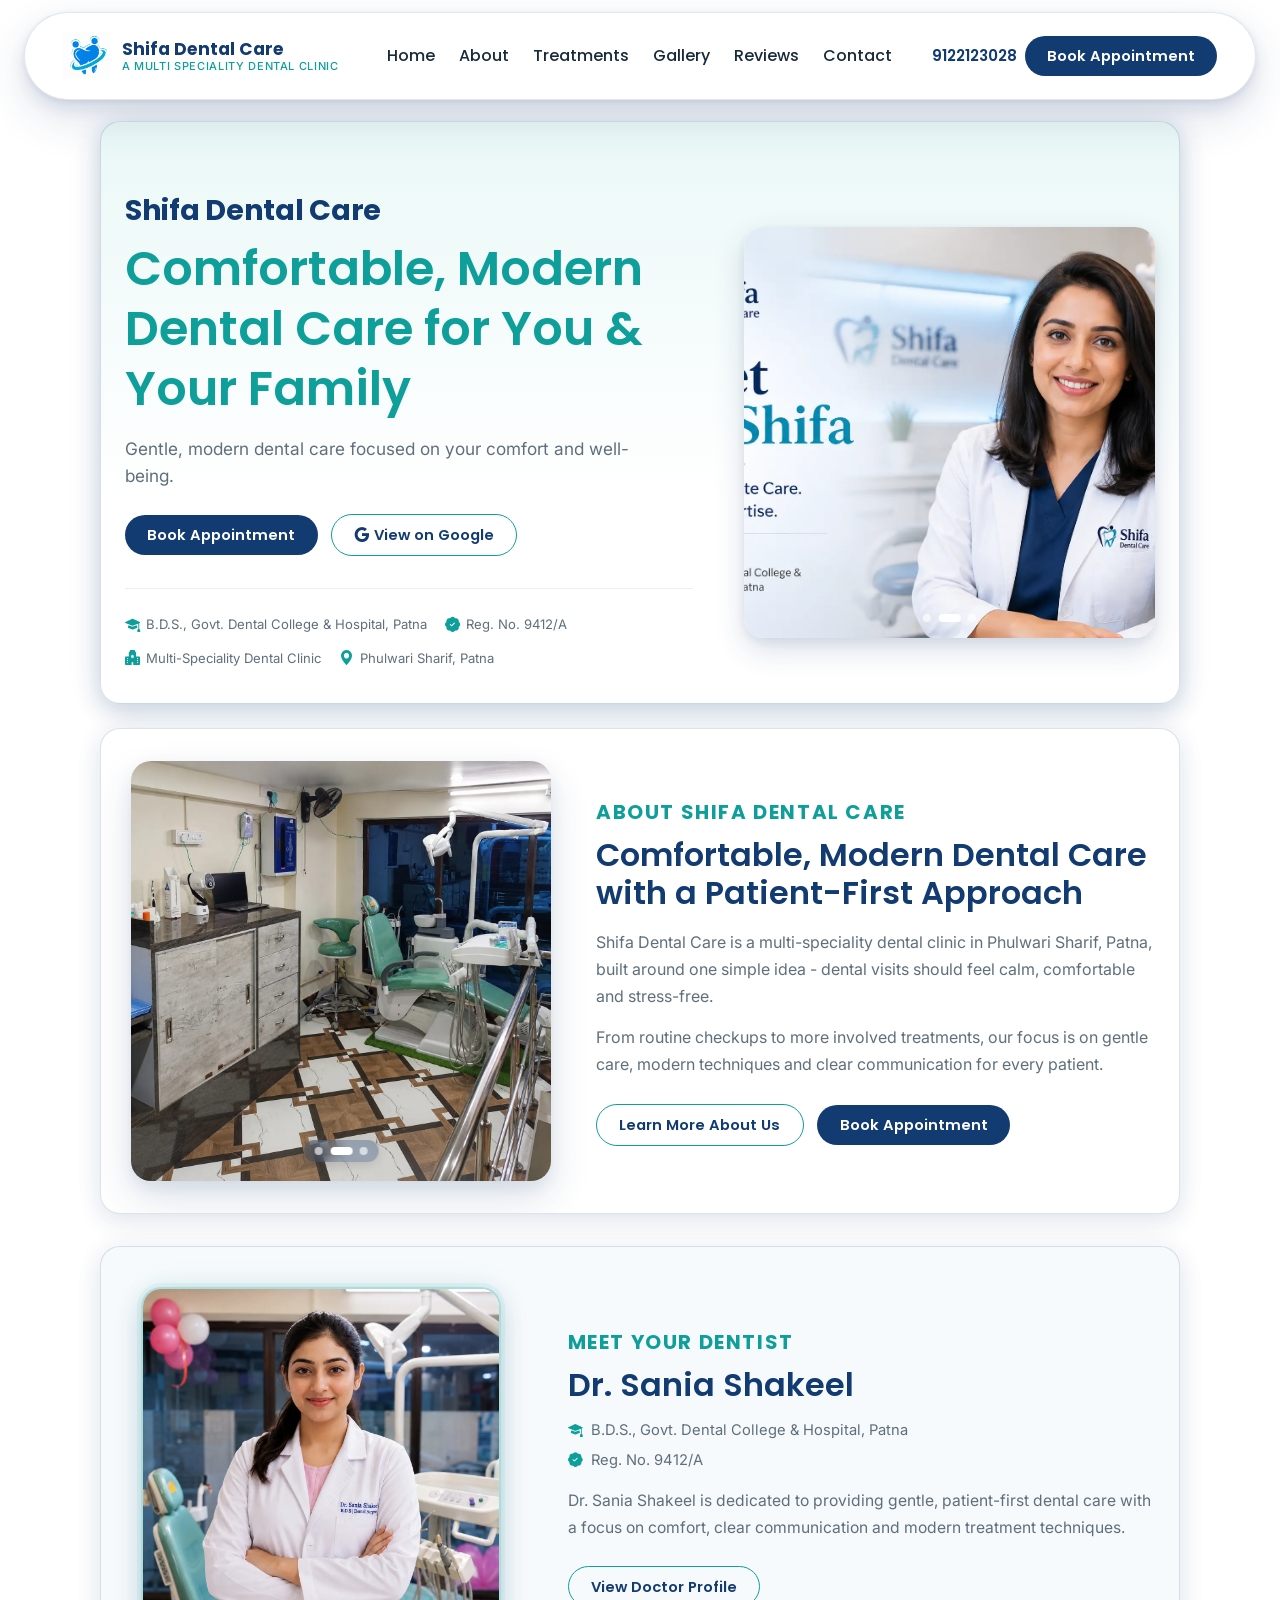
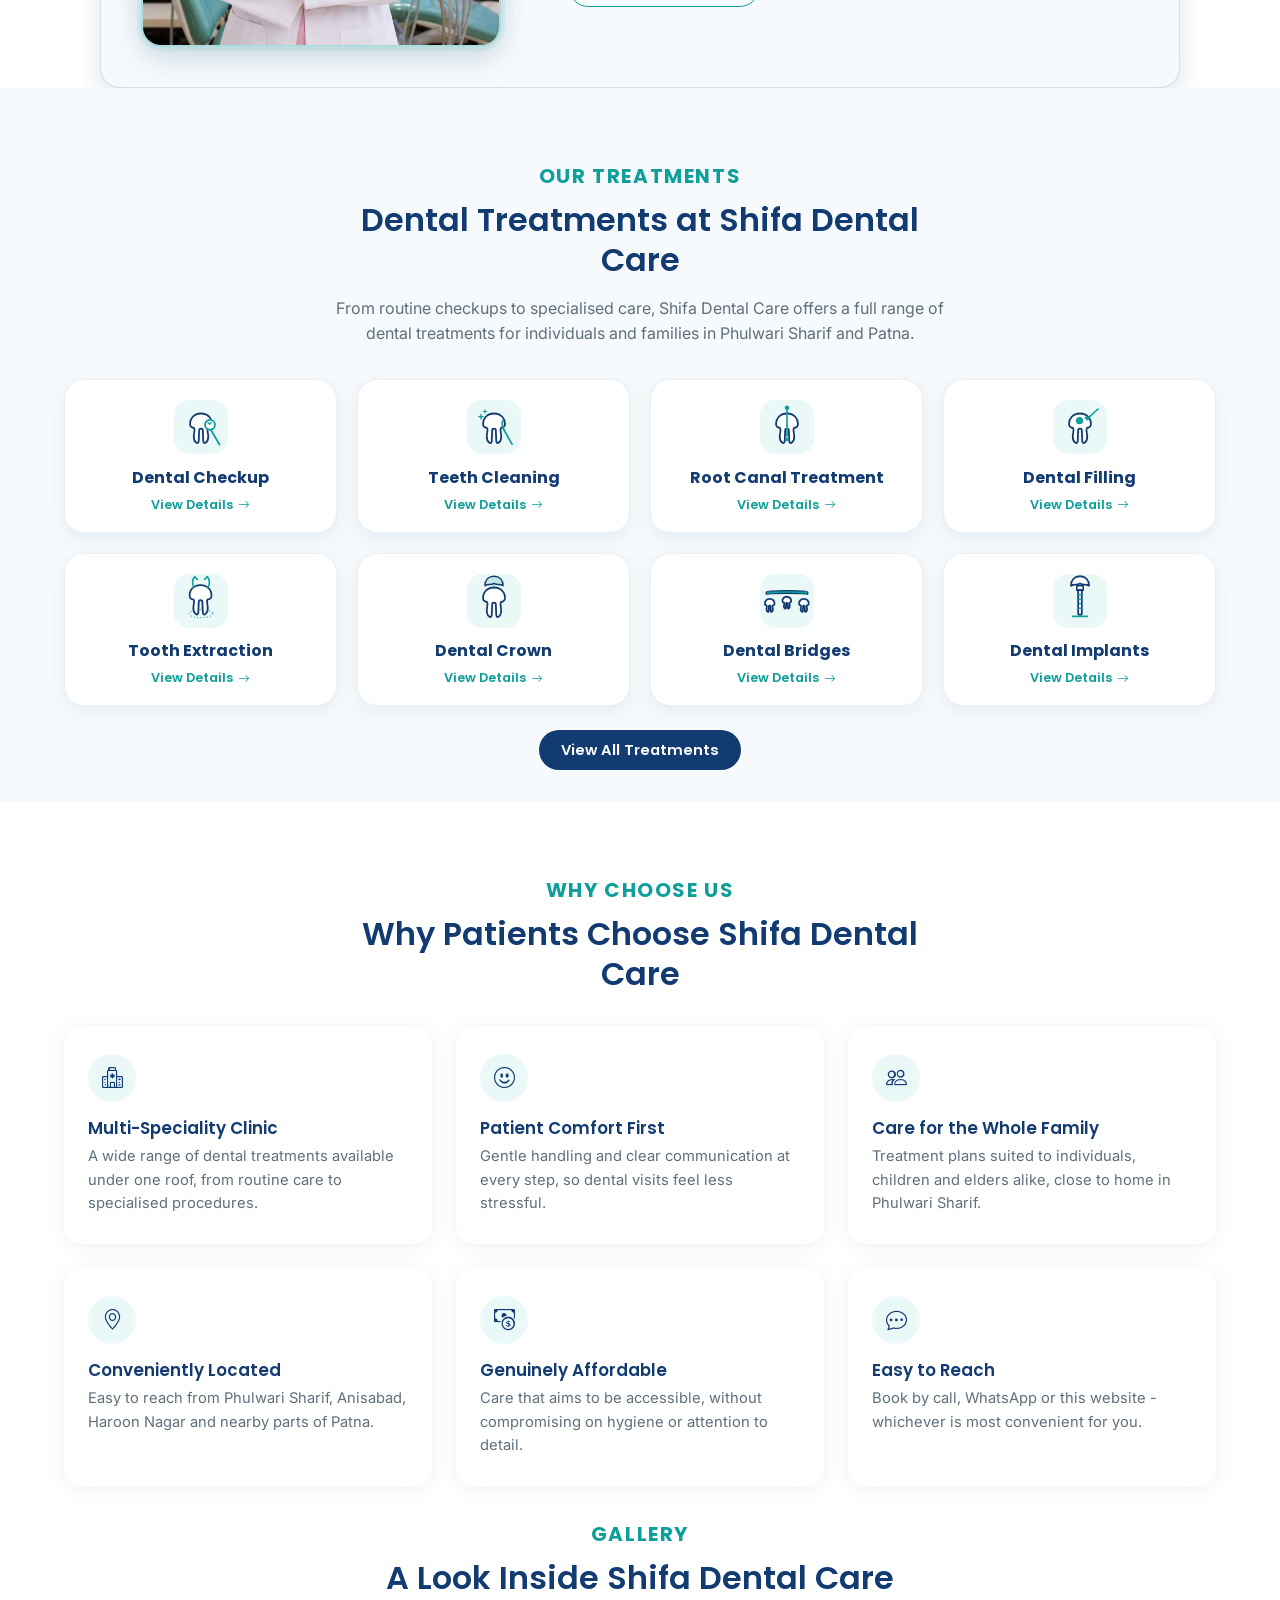
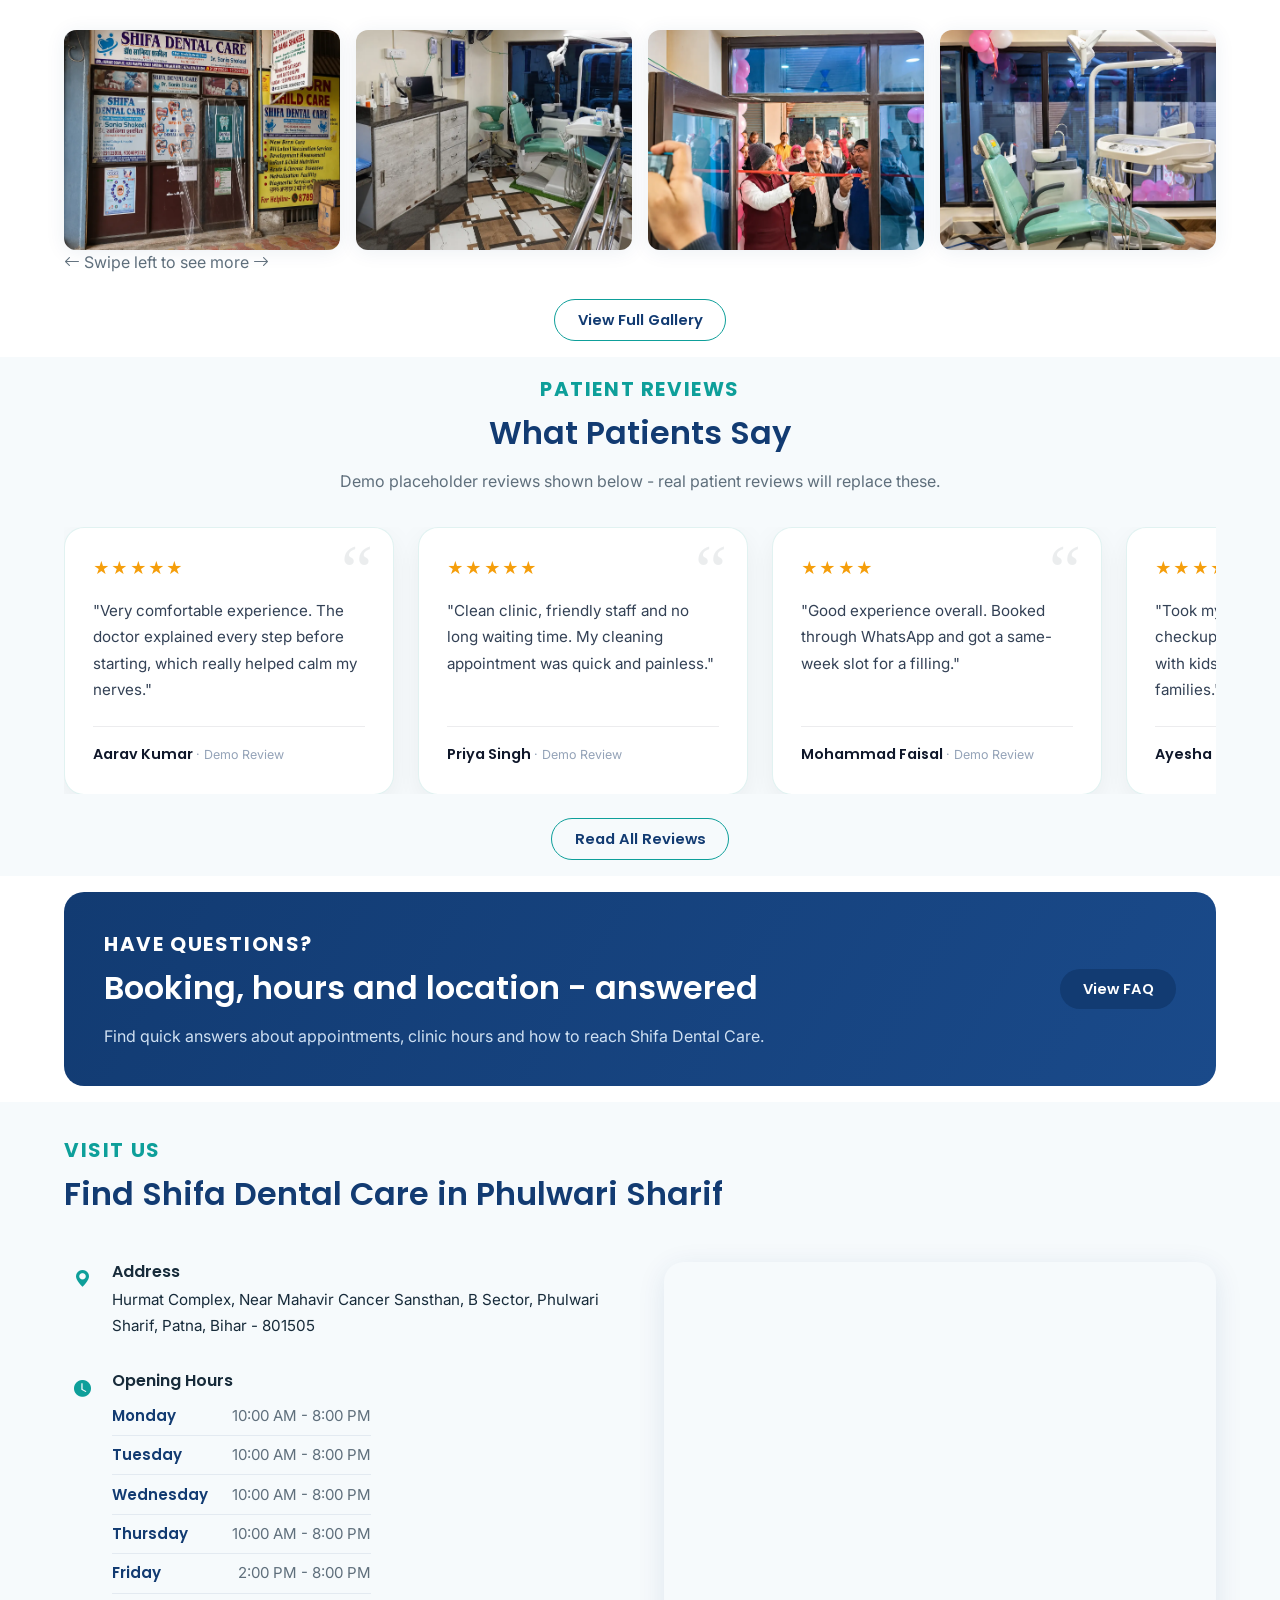
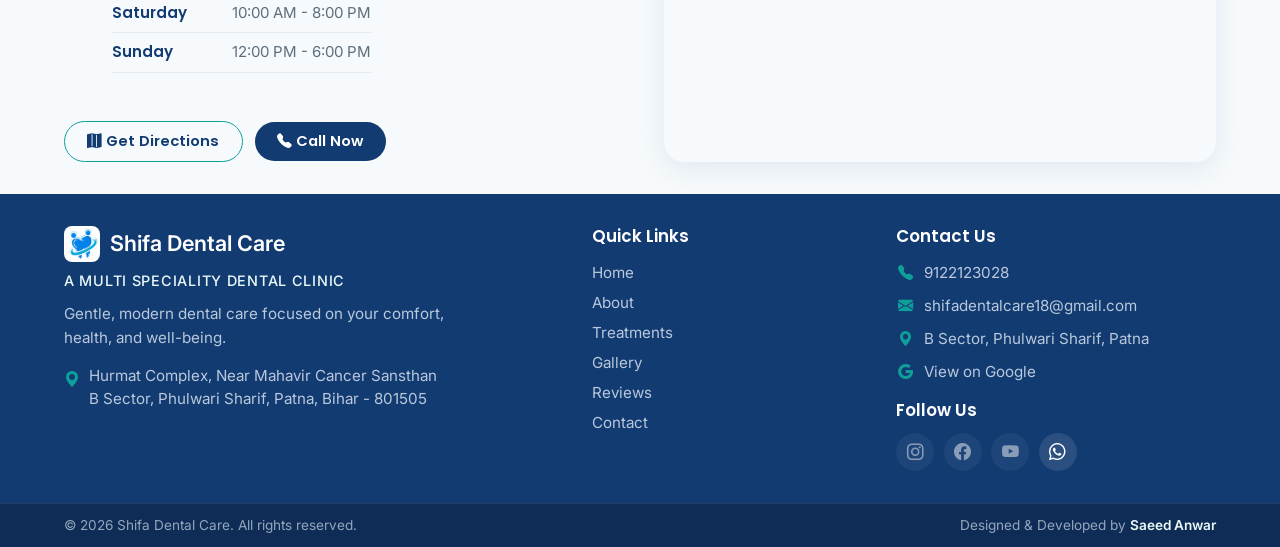
==== index.html @ 798f5786 "Add files via upload" ====
<!doctype html>
<html lang="en">

<head>

  <!-- =====================================================
       BASIC SEO
  ====================================================== -->

  <meta charset="UTF-8">
  <meta name="viewport" content="width=device-width, initial-scale=1.0">

  <title>
    Shifa Dental Care | Multi-Speciality Dental Clinic in Phulwari Sharif, Patna
  </title>

  <meta
    name="description"
    content="Shifa Dental Care, led by Dr. Sania Shakeel, B.D.S., is a multi-speciality dental clinic in Phulwari Sharif, Patna, providing comfortable and modern dental care for children, adults and families. Discover the best dental care for your family."
  >


  <!-- =====================================================
       OPEN GRAPH
  ====================================================== -->

  <meta property="og:type" content="website">

  <meta
    property="og:site_name"
    content="Shifa Dental Care"
  >

  <meta
    property="og:locale"
    content="en_IN"
  >

  <meta
    property="og:title"
    content="Shifa Dental Care | Multi-Speciality Dental Clinic in Phulwari Sharif, Patna"
  >

  <meta
    property="og:description"
    content="Shifa Dental Care, led by Dr. Sania Shakeel, provides comfortable and modern multi-speciality dental care for children, adults and families in Phulwari Sharif, Patna."
  >

  <meta
    property="og:url"
    content="https://saeed8271.github.io/shifa_dental_care/"
  >

  <meta
    property="og:image"
    content="https://saeed8271.github.io/shifa_dental_care/images/logo/shifa-dental-care-logo.png"
  >

  <meta
    property="og:image:alt"
    content="Family receiving comfortable dental care at Shifa Dental Care in Phulwari Sharif, Patna"
  >

  <meta
    property="og:image:type"
    content="image/png"
  >

  <meta
    property="og:image:width"
    content="1254"
  >

  <meta
    property="og:image:height"
    content="1254"
  >


  <!-- =====================================================
       TWITTER / X
  ====================================================== -->

  <meta
    name="twitter:card"
    content="summary_large_image"
  >

  <meta
    name="twitter:title"
    content="Shifa Dental Care | Multi-Speciality Dental Clinic in Phulwari Sharif, Patna"
  >

  <meta
    name="twitter:description"
    content="Comfortable and modern multi-speciality dental care for children, adults and families in Phulwari Sharif, Patna."
  >

  <meta
    name="twitter:image"
    content="https://saeed8271.github.io/shifa_dental_care/images/logo/shifa-dental-care-logo.png"
  >

  <meta
    name="twitter:image:alt"
    content="Shifa Dental Care in Phulwari Sharif, Patna"
  >

  <meta
    name="twitter:url"
    content="https://saeed8271.github.io/shifa_dental_care/"
  >


  <!-- =====================================================
       GOOGLE FONTS
  ====================================================== -->

  <link rel="preconnect" href="https://fonts.googleapis.com">

  <link
    rel="preconnect"
    href="https://fonts.gstatic.com"
    crossorigin
  >

  <link
    href="https://fonts.googleapis.com/css2?family=Poppins:wght@500;600;700&family=Inter:wght@400;500;600&display=swap"
    rel="stylesheet"
  >


  <!-- =====================================================
       BOOTSTRAP
  ====================================================== -->

  <link
    href="https://cdn.jsdelivr.net/npm/bootstrap@5.3.3/dist/css/bootstrap.min.css"
    rel="stylesheet"
  >

  <link
    rel="stylesheet"
    href="https://cdn.jsdelivr.net/npm/bootstrap-icons@1.11.3/font/bootstrap-icons.min.css"
  >


  <!-- =====================================================
       SITE CSS
  ====================================================== -->

  <link rel="stylesheet" href="css/style.css">
  <link rel="stylesheet" href="css/components.css">
  <link rel="stylesheet" href="css/about.css">
  <link rel="stylesheet" href="css/treatments.css">
  <link rel="stylesheet" href="css/gallery.css">
  <link rel="stylesheet" href="css/reviews.css">
  <link rel="stylesheet" href="css/contact.css">
  <link rel="stylesheet" href="css/responsive.css">


  <!-- =====================================================
       FAVICON
  ====================================================== -->

  <link
    rel="icon"
    type="image/png"
    href="images/logo/shifa-dental-care-logo.png"
  >


  <!-- =====================================================
       CANONICAL
  ====================================================== -->

  <link
    rel="canonical"
    href="https://saeed8271.github.io/shifa_dental_care/"
  >


  <!-- =====================================================
       DENTIST SCHEMA
  ====================================================== -->

  <script type="application/ld+json">
  {
    "@context": "https://schema.org",
    "@type": "Dentist",
    "name": "Shifa Dental Care",
    "url": "https://saeed8271.github.io/shifa_dental_care/",
    "description": "A multi-speciality dental clinic in Phulwari Sharif, Patna, led by Dr. Sania Shakeel, B.D.S.",
    "image": "https://saeed8271.github.io/shifa_dental_care/images/logo/shifa-dental-care-logo.png",
    "telephone": "+919122123028",
    "email": "shifadentalcare18@gmail.com",
    "address": {
      "@type": "PostalAddress",
      "streetAddress": "Hurmat Complex, Near Mahavir Cancer Sansthan, B Sector",
      "addressLocality": "Phulwari Sharif, Patna",
      "addressRegion": "Bihar",
      "postalCode": "801505",
      "addressCountry": "IN"
    },
    "openingHoursSpecification": [
      {
        "@type": "OpeningHoursSpecification",
        "dayOfWeek": [
          "Monday",
          "Tuesday",
          "Wednesday",
          "Thursday",
          "Saturday"
        ],
        "opens": "10:00",
        "closes": "20:00"
      },
      {
        "@type": "OpeningHoursSpecification",
        "dayOfWeek": "Friday",
        "opens": "14:00",
        "closes": "20:00"
      },
      {
        "@type": "OpeningHoursSpecification",
        "dayOfWeek": "Sunday",
        "opens": "12:00",
        "closes": "18:00"
      }
    ],
    "medicalSpecialty": "Dentistry",
    "areaServed": [
      "Phulwari Sharif",
      "Anisabad",
      "Haroon Nagar",
      "Patna"
    ]
  }
  </script>

</head>


<body class="homepage">

  <!-- =====================================================
       ACCESSIBILITY
  ====================================================== -->

  <a
    class="skip-link"
    href="#main-content"
  >
    Skip to main content
  </a>


  <!-- =====================================================
       HEADER
  ====================================================== -->

  <header id="site-header"></header>


  <!-- =====================================================
       MAIN CONTENT
  ====================================================== -->

  <main id="main-content">


    <!-- ===================================================
         HERO SECTION
         The only true H1 on the homepage lives here.
    ==================================================== -->

    <section class="hero-section">

      <div class="container site-container">

        <div class="hero-grid">


          <!-- =============================================
               HERO CONTENT
          ============================================== -->

          <div class="hero-content fade-up">

            <span class="hero-brand-mark">
              Shifa Dental Care
            </span>


            <h1>
              Comfortable, Modern Dental Care for You &amp; Your Family
            </h1>


            <p class="hero-lead">
              Gentle, modern dental care focused on your comfort and well-being.
            </p>


            <!-- Hero Actions -->

            <div class="hero-actions">

              <button
                type="button"
                class="btn btn-clinic-primary btn-lg"
                data-bs-toggle="modal"
                data-bs-target="#appointmentModal"
              >
                Book Appointment
              </button>


              <a
                href="#"
                target="_blank"
                rel="noopener noreferrer"
                class="btn btn-clinic-secondary btn-lg google-profile-link"
              >
                <i class="bi bi-google"></i>
                View on Google
              </a>

            </div>


            <!-- =========================================
                 TRUST MICRO-SECTION
            ========================================== -->

            <div class="hero-trust-row">

              <span class="hero-trust-item">
                <i class="bi bi-mortarboard-fill"></i>
                B.D.S., Govt. Dental College &amp; Hospital, Patna
              </span>


              <span class="hero-trust-item">
                <i class="bi bi-patch-check-fill"></i>
                Reg. No. 9412/A
              </span>


              <span class="hero-trust-item">
                <i class="bi bi-hospital-fill"></i>
                Multi-Speciality Dental Clinic
              </span>


              <span class="hero-trust-item">
                <i class="bi bi-geo-alt-fill"></i>
                Phulwari Sharif, Patna
              </span>

            </div>

          </div>


          <!-- =============================================
               HERO IMAGE SLIDER
          ============================================== -->

          <div class="hero-visual fade-up fade-up-delay-2">

            <div class="hero-slider">


              <!-- =========================================
                   SLIDE 1 - FAMILY
              ========================================== -->

              <div class="hero-slide active">

                <picture>

                  <source
                    media="(max-width: 575.98px)"
                    srcset="images/hero/slider/mobile/mb_img_1.webp"
                  >

                  <img
                    src="images/hero/slider/desktop/dk_img_1.webp"
                    alt="Happy family receiving comfortable dental care at Shifa Dental Care"
                    width="1000"
                    height="1000"
                    loading="eager"
                  >

                </picture>

              </div>


              <!-- =========================================
                   SLIDE 2 - DR. SHIFA
              ========================================== -->

              <div class="hero-slide">

                <picture>

                  <source
                    media="(max-width: 575.98px)"
                    srcset="images/hero/slider/mobile/mb_img_2.webp"
                  >

                  <img
                    src="images/hero/slider/desktop/dk_img_2.webp"
                    alt="Dr. Shifa, dentist at Shifa Dental Care"
                    width="1000"
                    height="1000"
                    loading="lazy"
                  >

                </picture>

              </div>


              <!-- =========================================
                   SLIDE 3 - MODERN CLINIC
              ========================================== -->

              <div class="hero-slide">

                <picture>

                  <source
                    media="(max-width: 575.98px)"
                    srcset="images/hero/slider/mobile/mb_img_3.webp"
                  >

                  <img
                    src="images/hero/slider/desktop/dk_img_3.webp"
                    alt="Modern dental treatment environment at Shifa Dental Care"
                    width="1000"
                    height="1000"
                    loading="lazy"
                  >

                </picture>

              </div>


              <!-- =========================================
                   SLIDER INDICATORS
              ========================================== -->

              <div
                class="hero-slider-dots"
                aria-label="Hero image navigation"
              >

                <button
                  type="button"
                  class="active"
                  aria-label="Show family image"
                  aria-current="true"
                ></button>


                <button
                  type="button"
                  aria-label="Show Dr. Shifa image"
                ></button>


                <button
                  type="button"
                  aria-label="Show modern clinic image"
                ></button>

              </div>

            </div>

          </div>

        </div>

      </div>

    </section>


    <!-- ===================================================
         ABOUT SHIFA DENTAL CARE
    ==================================================== -->

    <section class="about-section site-section">

      <div class="container site-container">

        <div class="about-grid">


          <!-- =============================================
               ABOUT IMAGE SLIDER
          ============================================== -->

          <div class="about-image fade-up">

            <div
              class="about-slider"
              aria-label="Shifa Dental Care photos"
            >

              <div class="about-slide active">

                <img
                  src="images/about/about_shifa_1.webp"
                  alt="Inside Shifa Dental Care, Phulwari Sharif, Patna"
                  loading="lazy"
                  width="1254"
                  height="1254"
                >

              </div>


              <div class="about-slide">

                <img
                  src="images/about/about_shifa_2.webp"
                  alt="Shifa Dental Care clinic, Phulwari Sharif, Patna"
                  loading="lazy"
                  width="1254"
                  height="1254"
                >

              </div>


              <div class="about-slide">

                <img
                  src="images/about/about_shifa_3.webp"
                  alt="Dental care facility at Shifa Dental Care, Patna"
                  loading="lazy"
                  width="1254"
                  height="1254"
                >

              </div>


              <!-- Slider Dots -->

              <div
                class="about-slider-dots"
                aria-label="About clinic photos"
              >

                <button
                  type="button"
                  class="active"
                  aria-label="Show clinic photo 1"
                  aria-current="true"
                ></button>


                <button
                  type="button"
                  aria-label="Show clinic photo 2"
                ></button>


                <button
                  type="button"
                  aria-label="Show clinic photo 3"
                ></button>

              </div>

            </div>

          </div>


          <!-- =============================================
               ABOUT CONTENT
          ============================================== -->

          <div class="about-content fade-up fade-up-delay-1">

            <span class="section-eyebrow">
              About Shifa Dental Care
            </span>


            <h2>
              Comfortable, Modern Dental Care with a Patient-First Approach
            </h2>


            <p>
              Shifa Dental Care is a multi-speciality dental clinic in
              Phulwari Sharif, Patna, built around one simple idea -
              dental visits should feel calm, comfortable and stress-free.
            </p>


            <p>
              From routine checkups to more involved treatments, our focus
              is on gentle care, modern techniques and clear communication
              for every patient.
            </p>


            <div class="about-actions">

              <a
                href="about.html"
                class="btn btn-clinic-secondary btn-lg"
              >
                Learn More About Us
              </a>


              <button
                type="button"
                class="btn btn-clinic-primary btn-lg"
                data-bs-toggle="modal"
                data-bs-target="#appointmentModal"
              >
                Book Appointment
              </button>

            </div>

          </div>

        </div>

      </div>

    </section>


    <!-- ===================================================
         MEET YOUR DENTIST - HOMEPAGE PREVIEW

         Homepage shows only:
         1. B.D.S. credential
         2. Registration number
         3. View Doctor Profile button

         Full doctor information remains on about.html.
    ==================================================== -->

    <section class="doctor-section site-section site-section--muted">

      <div class="container site-container">

        <div class="doctor-grid">


          <!-- =============================================
               DOCTOR IMAGE
          ============================================== -->

          <div class="doctor-image-wrap fade-up">

            <a
              href="about.html#doctor"
              class="doctor-image-link"
              aria-label="View Dr. Sania Shakeel's full profile on the About page"
            >

              <img
                src="images/doctor/dr_shifa.webp"
                alt="Dr. Sania Shakeel, B.D.S., dentist at Shifa Dental Care"
                loading="lazy"
                width="1242"
                height="1242"
              >


              <span class="doctor-image-overlay">

                <i class="bi bi-person-badge"></i>

                View Doctor Profile

              </span>

            </a>

          </div>


          <!-- =============================================
               DOCTOR CONTENT
          ============================================== -->

          <div class="doctor-content fade-up fade-up-delay-1">


            <!-- Section Eyebrow -->

            <span class="section-eyebrow">
              Meet Your Dentist
            </span>


            <!-- Doctor Name -->

            <h2>
              Dr. Sania Shakeel
            </h2>


            <!-- =========================================
                 VERIFIED CREDENTIALS

                 Only these two credentials are shown
                 on the homepage.
            ========================================== -->

            <ul class="doctor-credentials-list">


              <!-- B.D.S. -->

              <li>

                <i class="bi bi-mortarboard-fill"></i>

                B.D.S., Govt. Dental College &amp; Hospital, Patna

              </li>


              <!-- Registration Number -->

              <li>

                <i class="bi bi-patch-check-fill"></i>

                Reg. No. 9412/A

              </li>

            </ul>


            <!-- =========================================
                 SHORT INTRODUCTION

                 Hidden on mobile by CSS to keep the
                 homepage doctor preview compact.
            ========================================== -->

            <p>

              Dr. Sania Shakeel is dedicated to providing gentle,
              patient-first dental care with a focus on comfort,
              clear communication and modern treatment techniques.

            </p>


            <!-- =========================================
                 VIEW DOCTOR PROFILE

                 On mobile this appears immediately
                 below the two credentials.
            ========================================== -->

            <div class="doctor-actions">

              <a
                href="about.html#doctor"
                class="btn btn-clinic-secondary btn-lg"
              >
                View Doctor Profile
              </a>

            </div>

          </div>

        </div>

      </div>

    </section>


    <!-- ===================================================
         TREATMENTS PREVIEW
    ==================================================== -->

    <section class="treatments-preview-section site-section site-section--muted">

      <div class="container site-container">

        <div class="section-heading-block">

          <span class="section-eyebrow">
            Our Treatments
          </span>


          <h2>
            Dental Treatments at Shifa Dental Care
          </h2>


          <p class="section-heading-lead">
            From routine checkups to specialised care, Shifa Dental Care offers a full range
            of dental treatments for individuals and families in Phulwari Sharif and Patna.
          </p>

        </div>


        <div
          id="treatments-preview-grid"
          class="service-grid"
        ></div>


        <div class="text-center mt-4">

          <a
            href="treatments.html"
            class="btn btn-clinic-primary btn-lg"
          >
            View All Treatments
          </a>

        </div>

      </div>

    </section>


    <!-- ===================================================
         WHY CHOOSE SHIFA DENTAL CARE
    ==================================================== -->

    <section class="why-choose-section site-section">

      <div class="container site-container">

        <div class="section-heading-block">

          <span class="section-eyebrow">
            Why Choose Us
          </span>


          <h2>
            Why Patients Choose Shifa Dental Care
          </h2>

        </div>


        <div class="why-choose-grid">


          <!-- Card 1 -->

          <div class="why-choose-card">

            <span class="why-choose-icon">
              <i class="bi bi-hospital"></i>
            </span>

            <h3>
              Multi-Speciality Clinic
            </h3>

            <p>
              A wide range of dental treatments available under one roof,
              from routine care to specialised procedures.
            </p>

          </div>


          <!-- Card 2 -->

          <div class="why-choose-card">

            <span class="why-choose-icon">
              <i class="bi bi-emoji-smile"></i>
            </span>

            <h3>
              Patient Comfort First
            </h3>

            <p>
              Gentle handling and clear communication at every step,
              so dental visits feel less stressful.
            </p>

          </div>


          <!-- Card 3 -->

          <div class="why-choose-card">

            <span class="why-choose-icon">
              <i class="bi bi-people"></i>
            </span>

            <h3>
              Care for the Whole Family
            </h3>

            <p>
              Treatment plans suited to individuals, children and elders alike,
              close to home in Phulwari Sharif.
            </p>

          </div>


          <!-- Card 4 -->

          <div class="why-choose-card">

            <span class="why-choose-icon">
              <i class="bi bi-geo-alt"></i>
            </span>

            <h3>
              Conveniently Located
            </h3>

            <p>
              Easy to reach from Phulwari Sharif, Anisabad, Haroon Nagar
              and nearby parts of Patna.
            </p>

          </div>


          <!-- Card 5 -->

          <div class="why-choose-card">

            <span class="why-choose-icon">
              <i class="bi bi-cash-coin"></i>
            </span>

            <h3>
              Genuinely Affordable
            </h3>

            <p>
              Care that aims to be accessible, without compromising
              on hygiene or attention to detail.
            </p>

          </div>


          <!-- Card 6 -->

          <div class="why-choose-card">

            <span class="why-choose-icon">
              <i class="bi bi-chat-dots"></i>
            </span>

            <h3>
              Easy to Reach
            </h3>

            <p>
              Book by call, WhatsApp or this website -
              whichever is most convenient for you.
            </p>

          </div>

        </div>

      </div>

    </section>


    <!-- ===================================================
         GALLERY PREVIEW
    ==================================================== -->

    <section class="gallery-preview-section site-section">

      <div class="container site-container">

        <div class="section-heading-block">

          <span class="section-eyebrow">
            Gallery
          </span>


          <h2>
            A Look Inside Shifa Dental Care
          </h2>

        </div>


        <div
          id="gallery-preview-grid"
          class="gallery-grid gallery-grid--preview"
        ></div>


        <p class="gallery-swipe-hint">

          <i class="bi bi-arrow-left"></i>

          Swipe left to see more

          <i class="bi bi-arrow-right"></i>

        </p>


        <div class="text-center mt-4">

          <a
            href="gallery.html"
            class="btn btn-clinic-secondary btn-lg"
          >
            View Full Gallery
          </a>

        </div>

      </div>

    </section>


    <!-- ===================================================
         REVIEWS
    ==================================================== -->

    <section class="reviews-section site-section site-section--muted">

      <div class="container site-container">

        <div class="section-heading-block">

          <span class="section-eyebrow">
            Patient Reviews
          </span>


          <h2>
            What Patients Say
          </h2>


          <p class="section-heading-lead reviews-demo-note">
            Demo placeholder reviews shown below - real patient reviews will replace these.
          </p>

        </div>


        <div
          id="reviews-grid"
          class="reviews-grid"
        ></div>


        <div class="text-center mt-4">

          <a
            href="reviews.html"
            class="btn btn-clinic-secondary btn-lg"
          >
            Read All Reviews
          </a>

        </div>

      </div>

    </section>


    <!-- ===================================================
         FAQ TEASER
         Full FAQ lives on Contact page.
    ==================================================== -->

    <section class="faq-teaser-section site-section">

      <div class="container site-container">

        <div class="faq-teaser-box">

          <div>

            <span class="section-eyebrow">
              Have Questions?
            </span>


            <h2>
              Booking, hours and location - answered
            </h2>


            <p>
              Find quick answers about appointments, clinic hours
              and how to reach Shifa Dental Care.
            </p>

          </div>


          <a
            href="contact.html#faq"
            class="btn btn-clinic-primary btn-lg"
          >
            View FAQ
          </a>

        </div>

      </div>

    </section>


    <!-- ===================================================
         LOCATION PREVIEW
         Full location details available on Contact.
    ==================================================== -->

    <section class="location-preview-section site-section site-section--muted">

      <div class="container site-container">


        <!-- =============================================
             LOCATION HEADER
        ============================================== -->

        <div class="location-preview-header fade-up">

          <span class="section-eyebrow">
            Visit Us
          </span>


          <h2>
            Find Shifa Dental Care in Phulwari Sharif
          </h2>

        </div>


        <!-- =============================================
             LOCATION CONTENT
        ============================================== -->

        <div class="location-preview-grid">


          <!-- =========================================
               LOCATION DETAILS
          ========================================== -->

          <div class="location-preview-content fade-up">


            <!-- Address -->

            <div class="location-preview-item location-preview-address">

              <div class="location-preview-icon">

                <i class="bi bi-geo-alt-fill"></i>

              </div>


              <div>

                <h3>
                  Address
                </h3>


                <p>
                  Hurmat Complex, Near Mahavir Cancer Sansthan,
                  B Sector, Phulwari Sharif, Patna, Bihar - 801505
                </p>

              </div>

            </div>


            <!-- Opening Hours -->

            <div class="location-preview-item location-preview-hours">

              <div class="location-preview-icon">

                <i class="bi bi-clock-fill"></i>

              </div>


              <div>

                <h3>
                  Opening Hours
                </h3>


                <table
                  class="hours-table"
                  id="hours-table"
                >

                  <tbody>

                    <tr>
                      <td>Monday</td>
                      <td>10:00 AM - 8:00 PM</td>
                    </tr>


                    <tr>
                      <td>Tuesday</td>
                      <td>10:00 AM - 8:00 PM</td>
                    </tr>


                    <tr>
                      <td>Wednesday</td>
                      <td>10:00 AM - 8:00 PM</td>
                    </tr>


                    <tr>
                      <td>Thursday</td>
                      <td>10:00 AM - 8:00 PM</td>
                    </tr>


                    <tr>
                      <td>Friday</td>
                      <td>2:00 PM - 8:00 PM</td>
                    </tr>


                    <tr>
                      <td>Saturday</td>
                      <td>10:00 AM - 8:00 PM</td>
                    </tr>


                    <tr>
                      <td>Sunday</td>
                      <td>12:00 PM - 6:00 PM</td>
                    </tr>

                  </tbody>

                </table>

              </div>

            </div>


            <!-- Location Action Buttons -->

            <div class="location-preview-actions">

              <a
                href="contact.html#location"
                class="btn btn-clinic-secondary btn-lg"
              >

                <i class="bi bi-map-fill"></i>

                Get Directions

              </a>


              <a
                href="tel:9122123028"
                class="btn btn-clinic-primary btn-lg"
              >

                <i class="bi bi-telephone-fill"></i>

                Call Now

              </a>

            </div>

          </div>


          <!-- =========================================
               GOOGLE MAP
          ========================================== -->

          <div class="location-preview-map fade-up fade-up-delay-1">

            <iframe
              src="https://www.google.com/maps/embed?pb=!1m18!1m12!1m3!1d14395.80970429912!2d85.06115220413905!3d25.57324948952938!2m3!1f0!2f0!3f0!3m2!1i1024!2i768!4f13.1!3m3!1m2!1s0x39f2a9000493bb9d%3A0x67c0c34e68716acf!2sShifa%20Dental%20Care!5e0!3m2!1sen!2sin!4v1786776245889!5m2!1sen!2sin"
              loading="lazy"
              referrerpolicy="strict-origin-when-cross-origin"
              title="Shifa Dental Care location on Google Maps"
            ></iframe>

          </div>

        </div>

      </div>

    </section>

  </main>


  <!-- =====================================================
       FOOTER
  ====================================================== -->

  <footer id="site-footer"></footer>


  <!-- =====================================================
       BOOTSTRAP JS BUNDLE
  ====================================================== -->

  <script
    src="https://cdn.jsdelivr.net/npm/bootstrap@5.3.3/dist/js/bootstrap.bundle.min.js"
  ></script>


  <!-- =====================================================
       DATA
  ====================================================== -->

  <script src="data/clinic.js"></script>
  <script src="data/services.js"></script>
  <script src="data/reviews.js"></script>
  <script src="data/faq.js"></script>


  <!-- =====================================================
       SITE JS
  ====================================================== -->

  <script src="js/components.js"></script>
  <script src="js/render.js"></script>
  <script src="js/appointment.js"></script>
  <script src="js/main.js"></script>


  <!-- =====================================================
       HOMEPAGE PREVIEW RENDERING
  ====================================================== -->

  <script>

    /*
     * Homepage previews intentionally show only a subset
     * of the complete data collections.
     */

    renderTreatmentsPreview(
      "treatments-preview-grid",
      8
    );


    renderGallery(
      "gallery-preview-grid",
      4
    );


    renderReviews(
      "reviews-grid",
      6
    );

  </script>

</body>

</html>
---- css/style.css ----
/* =========================================================
   STYLE.CSS
   Global design tokens, base typography, and foundational
   styles for the Shifa Dental Care website.
   This file should rarely need color/spacing values hardcoded
   elsewhere — everything pulls from the CSS variables below.
   ========================================================= */

:root {
  /* ---- Brand colors ---- */
  --color-deep-blue: #123B72;
  --color-teal: #0E9F9A;
  --color-teal-light: #EAF8F7;
  --color-white: #FFFFFF;
  --color-section-bg: #F6FAFC;
  --color-text-primary: #172B3A;
  --color-text-muted: #5F6F7C;
  --color-accent-orange: #F28C28;

  /* ---- Fonts ---- */
  --font-heading: "Poppins", sans-serif;
  --font-body: "Inter", sans-serif;

  /* ---- Radius ---- */
  --radius-sm: 6px;
  --radius-md: 12px;
  --radius-lg: 20px;
  --radius-pill: 999px;

  /* ---- Shadows ---- */
  --shadow-soft: 0 2px 20px rgba(18, 59, 114, 0.08);
  --shadow-card: 0 6px 28px rgba(18, 59, 114, 0.10);

  /* ---- Layout ---- */
  --container-max: 1200px;

  /* ---- Spacing scale ---- */
  --space-xs: 0.5rem;
  --space-sm: 1rem;
  --space-md: 1.5rem;
  --space-lg: 2rem;
  --space-xl: 3rem;
  --space-2xl: 4.5rem;
}

/* ---------------------------------------------------------
   Base element styles
   --------------------------------------------------------- */

* {
  box-sizing: border-box;
}

body {
  font-family: var(--font-body);
  color: var(--color-text-primary);
  background-color: var(--color-white);
  line-height: 1.6;
  -webkit-font-smoothing: antialiased;
}

h1, h2, h3, h4, h5, h6 {
  font-family: var(--font-heading);
  color: var(--color-deep-blue);
  font-weight: 600;
  line-height: 1.25;
  margin-bottom: var(--space-sm);
}

p {
  color: var(--color-text-muted);
  margin-bottom: var(--space-sm);
}

a {
  color: var(--color-teal);
  text-decoration: none;
  transition: color 0.2s ease;
}

a:hover {
  color: var(--color-deep-blue);
}

img {
  max-width: 100%;
  height: auto;
  display: block;
}

/* ---------------------------------------------------------
   Layout utilities
   --------------------------------------------------------- */

.site-section {
  padding-top: var(--space-2xl);
  padding-bottom: var(--space-2xl);
}

.site-section--muted {
  background-color: var(--color-section-bg);
}

.site-container {
  max-width: var(--container-max);
  margin-left: auto;
  margin-right: auto;
  padding-left: var(--space-md);
  padding-right: var(--space-md);
}

.section-eyebrow {
  display: inline-block;
  font-family: var(--font-heading);
  font-size: 0.8rem;
  font-weight: 600;
  letter-spacing: 0.08em;
  text-transform: uppercase;
  color: var(--color-teal);
  margin-bottom: var(--space-xs);
}

/* ---------------------------------------------------------
   Buttons (base — refined further in components.css)
   --------------------------------------------------------- */

.btn-clinic-primary {
  font-family: var(--font-heading);
  font-weight: 600;
  border-radius: var(--radius-pill);
  background-color: var(--color-deep-blue);
  color: var(--color-white);
  border: none;
}

.btn-clinic-primary:hover {
  background-color: var(--color-teal);
  color: var(--color-white);
}

.btn-clinic-secondary {
  font-family: var(--font-heading);
  font-weight: 600;
  border-radius: var(--radius-pill);
  background-color: transparent;
  color: var(--color-deep-blue);
  border: 1.5px solid var(--color-teal);
}

.btn-clinic-secondary:hover {
  background-color: var(--color-teal-light);
}

/* ---------------------------------------------------------
   Skip link (accessibility)
   --------------------------------------------------------- */

.skip-link {
  position: absolute;
  left: -999px;
  top: auto;
  background: var(--color-deep-blue);
  color: var(--color-white);
  padding: 0.75rem 1.25rem;
  z-index: 2000;
  border-radius: var(--radius-sm);
}

.skip-link:focus {
  left: var(--space-sm);
  top: var(--space-sm);
}
---- css/components.css ----
/* =========================================================
   COMPONENTS.CSS
   Styles for reusable UI components used across the site.
   Navbar, footer, mobile action bar, and appointment modal are
   fully styled in this phase (Phase 11 Fix). Service/doctor/
   review cards remain structural placeholders — full visual
   design comes with the homepage in Phase 12.

   NOTE: Gallery grid, lightbox, and mobile swipe slider styles
   have been moved to gallery.css — link it alongside this file
   wherever a gallery is used.

   NOTE: Location/hours preview, contact page cards, and the
   appointment form styles have been moved to contact.css —
   link it alongside this file wherever those components are
   used (contact.html and the homepage).
   ========================================================= */


/* ---------------------------------------------------------
   Navbar — Floating Premium Animation
   --------------------------------------------------------- */

.site-navbar {
  width: calc(100% - 3rem);
  margin: 0.75rem auto 1.35rem auto;

  background: var(--color-white);

  border: 1px solid rgba(18, 59, 114, 0.12);
  border-radius: 999px;

  box-shadow:
    0 18px 45px rgba(18, 59, 114, 0.14),
    0 8px 20px rgba(18, 59, 114, 0.09),
    0 2px 6px rgba(18, 59, 114, 0.08);

  padding-top: 0.9rem;
  padding-bottom: 0.9rem;

  position: sticky;

  z-index: 1000;

  transition:
    box-shadow 0.35s ease,
    transform 0.35s ease,
    border-color 0.35s ease;

  animation: navbarEnter 0.6s cubic-bezier(0.22, 1, 0.36, 1) both;
}


/* ---------------------------------------------------------
   Navbar Hover — Subtle Floating Effect
   --------------------------------------------------------- */

.site-navbar:hover {
  transform: translateY(-2px);

  box-shadow:
    0 22px 50px rgba(18, 59, 114, 0.17),
    0 10px 24px rgba(18, 59, 114, 0.10),
    0 3px 8px rgba(18, 59, 114, 0.08);

  border-color: rgba(18, 59, 114, 0.16);
}


@keyframes navbarEnter {
  0% {
    opacity: 0;
    transform: translateY(-14px);
  }

  100% {
    opacity: 1;
    transform: translateY(0);
  }
}


/* ---------------------------------------------------------
   Navbar Content
   --------------------------------------------------------- */

.site-navbar .container {
  width: 100%;
  max-width: none;

  padding-left: 2.35rem;
  padding-right: 2.35rem;
}


/* ---------------------------------------------------------
   Brand
   --------------------------------------------------------- */

.site-navbar .navbar-brand {
  display: flex;
  align-items: center;
  gap: 0.75rem;

  transition:
    transform 0.3s ease,
    opacity 0.3s ease;
}


.site-navbar .navbar-brand:hover {
  transform: translateY(-1px);
}


.site-navbar .brand-logo {
  display: inline-flex;
  align-items: center;
  flex-shrink: 0;
}


.site-navbar .brand-logo-img {
  height: 47px;
  width: auto;
  max-width: 125px;

  object-fit: contain;
  display: block;

  transition:
    transform 0.35s ease;
}


.site-navbar .navbar-brand:hover .brand-logo-img {
  transform: scale(1.04);
}


/* ---------------------------------------------------------
   Brand Mark
   --------------------------------------------------------- */

.site-navbar .brand-mark {
  display: inline-flex;
  align-items: center;
  justify-content: center;

  width: 42px;
  height: 42px;

  border-radius: 50%;

  background-color: var(--color-deep-blue);
  color: var(--color-white);

  font-size: 1.1rem;

  flex-shrink: 0;

  transition:
    transform 0.3s ease,
    box-shadow 0.3s ease;
}


.site-navbar .navbar-brand:hover .brand-mark {
  transform: scale(1.05) rotate(-2deg);

  box-shadow:
    0 6px 14px rgba(18, 59, 114, 0.20);
}


@keyframes markBreathe {
  0%, 100% {
    box-shadow: 0 0 0 0 rgba(18, 59, 114, 0.16);
  }

  50% {
    box-shadow: 0 0 0 6px rgba(18, 59, 114, 0);
  }
}


.site-navbar .brand-mark {
  animation: markBreathe 3.2s ease-in-out infinite;
}


.site-navbar .navbar-brand:hover .brand-mark {
  animation-play-state: paused;
}


/* ---------------------------------------------------------
   Brand Text
   --------------------------------------------------------- */

.site-navbar .brand-text {
  display: flex;
  flex-direction: column;

  font-family: var(--font-heading);
  font-weight: 700;
  font-size: 1.08rem;

  color: var(--color-deep-blue);

  line-height: 1.2;
}


.site-navbar .brand-text small {
  font-family: var(--font-body);

  font-weight: 500;
  font-size: 0.69rem;

  letter-spacing: 0.06em;
  text-transform: uppercase;

  color: var(--color-teal);
}


/* ---------------------------------------------------------
   Navigation Links
   --------------------------------------------------------- */

.site-navbar .nav-link {
  position: relative;

  font-family: var(--font-heading);
  font-weight: 500;
  font-size: 1rem;

  color: var(--color-text-primary);

  padding: 0.55rem 0.9rem;

  transition:
    color 0.25s ease,
    transform 0.25s ease;

  animation: linkEnter 0.5s ease-out both;
}


.site-navbar .nav-link:nth-child(1) {
  animation-delay: 0.05s;
}

.site-navbar .nav-link:nth-child(2) {
  animation-delay: 0.10s;
}

.site-navbar .nav-link:nth-child(3) {
  animation-delay: 0.15s;
}

.site-navbar .nav-link:nth-child(4) {
  animation-delay: 0.20s;
}

.site-navbar .nav-link:nth-child(5) {
  animation-delay: 0.25s;
}

.site-navbar .nav-link:nth-child(6) {
  animation-delay: 0.30s;
}

.site-navbar .nav-link:nth-child(7) {
  animation-delay: 0.35s;
}


@keyframes linkEnter {
  0% {
    opacity: 0;
    transform: translateY(-6px);
  }

  100% {
    opacity: 1;
    transform: translateY(0);
  }
}


.site-navbar .nav-link:hover {
  color: var(--color-teal);
  transform: translateY(-2px);
}


/* ---------------------------------------------------------
   Animated Underline
   --------------------------------------------------------- */

.site-navbar .nav-link::after {
  content: "";

  position: absolute;

  left: 50%;
  bottom: 0.15rem;

  width: 0;
  height: 2px;

  border-radius: 999px;

  background: var(--color-teal);

  transform: translateX(-50%);

  transition:
    width 0.3s ease;
}


.site-navbar .nav-link:hover::after,
.site-navbar .nav-link.active::after {
  width: 55%;
}


.site-navbar .nav-link.active {
  color: var(--color-teal);
}


/* ---------------------------------------------------------
   Phone
   --------------------------------------------------------- */

.navbar-phone {
  display: inline-flex;
  align-items: center;

  gap: 0.45rem;

  font-family: var(--font-heading);
  font-weight: 600;
  font-size: 0.95rem;

  color: var(--color-deep-blue);

  white-space: nowrap;

  transition:
    color 0.25s ease,
    transform 0.25s ease;
}


.navbar-phone:hover {
  color: var(--color-teal);
  transform: translateY(-2px);
}


/* ---------------------------------------------------------
   Phone Icon
   --------------------------------------------------------- */

.navbar-phone i,
.navbar-phone svg {
  transition:
    transform 0.3s ease;
}


.navbar-phone:hover i,
.navbar-phone:hover svg {
  transform: rotate(-10deg) scale(1.08);
}


.navbar-phone {
  position: relative;
}


.navbar-phone i,
.navbar-phone svg {
  position: relative;
}


.navbar-phone i::before,
.navbar-phone svg::before {
  content: "";
}


.navbar-phone:hover i,
.navbar-phone:hover svg {
  animation: phoneRing 0.6s ease-in-out;
}


@keyframes phoneRing {
  0%, 100% {
    transform: rotate(-10deg) scale(1.08);
  }

  25% {
    transform: rotate(8deg) scale(1.08);
  }

  50% {
    transform: rotate(-6deg) scale(1.08);
  }

  75% {
    transform: rotate(4deg) scale(1.08);
  }
}


/* ---------------------------------------------------------
   Book Appointment Button
   --------------------------------------------------------- */

.site-navbar .btn {
  position: relative;
  overflow: hidden;

  transition:
    transform 0.25s ease,
    box-shadow 0.25s ease;
}


.site-navbar .btn:hover {
  transform: translateY(-2px);

  box-shadow:
    0 8px 18px rgba(18, 59, 114, 0.20);
}


.site-navbar .btn:active {
  transform: translateY(0);
}


.site-navbar .btn::before {
  content: "";
  position: absolute;

  top: 0;
  left: -60%;

  width: 40%;
  height: 100%;

  background: linear-gradient(
    115deg,
    rgba(255, 255, 255, 0) 0%,
    rgba(255, 255, 255, 0.35) 50%,
    rgba(255, 255, 255, 0) 100%
  );

  transform: skewX(-20deg);

  pointer-events: none;
}


.site-navbar .btn:hover::before {
  animation: btnShine 0.85s ease forwards;
}


@keyframes btnShine {
  0% {
    left: -60%;
  }

  100% {
    left: 130%;
  }
}


/* ---------------------------------------------------------
   Mobile Toggle
   --------------------------------------------------------- */

.navbar-toggler {
  border: none;
  padding: 0.4rem 0.55rem;

  border-radius: 50%;

  transition:
    background-color 0.25s ease,
    transform 0.25s ease;
}


.navbar-toggler:hover {
  background-color: rgba(14, 159, 154, 0.08);
  transform: scale(1.05);
}


.navbar-toggler:focus {
  box-shadow: 0 0 0 3px rgba(14, 159, 154, 0.20);
}


.navbar-toggler .navbar-toggler-icon,
.navbar-toggler svg {
  transition: transform 0.3s ease;
}


.navbar-toggler[aria-expanded="true"] .navbar-toggler-icon,
.navbar-toggler[aria-expanded="true"] svg,
.navbar-toggler.is-open .navbar-toggler-icon,
.navbar-toggler.is-open svg {
  transform: rotate(90deg);
}


/* ---------------------------------------------------------
   Tablet
   --------------------------------------------------------- */

@media (max-width: 991.98px) {

  .site-navbar {
    width: calc(100% - 2rem);

    margin-top: 0.65rem;
    margin-bottom: 1rem;

    border-radius: 2rem;

    padding-top: 0.75rem;
    padding-bottom: 0.75rem;
  }


  .site-navbar .container {
    padding-left: 1.35rem;
    padding-right: 1.35rem;
  }


  .site-navbar .nav-link::after {
    display: none;
  }

}


/* ---------------------------------------------------------
   Mobile
   --------------------------------------------------------- */

@media (max-width: 575.98px) {

  .site-navbar {
    width: calc(100% - 1rem);

    margin-top: 0.5rem;
    margin-bottom: 0.75rem;

    border-radius: 1.5rem;

    padding-top: 0.6rem;
    padding-bottom: 0.6rem;
  }


  .site-navbar .container {
    padding-left: 0.85rem;
    padding-right: 0.85rem;
  }


  .site-navbar .brand-logo-img {
    height: 39px;
  }


  .site-navbar .brand-text {
    font-size: 0.95rem;
  }


  .site-navbar .brand-text small {
    font-size: 0.58rem;
  }


  .site-navbar:hover {
    transform: none;
  }

}


/* ---------------------------------------------------------
   Accessibility — Reduced Motion
   --------------------------------------------------------- */

@media (prefers-reduced-motion: reduce) {

  .site-navbar,
  .site-navbar *,
  .site-navbar *::after,
  .site-navbar *::before {
    transition: none !important;
    animation: none !important;
  }

}


/* ---------------------------------------------------------
   Buttons — component-specific sizing tweaks
   --------------------------------------------------------- */

.btn-clinic-primary,
.btn-clinic-secondary {
  padding: 0.55rem 1.4rem;
  font-size: 0.92rem;
}


.btn-sm-full {
  white-space: nowrap;
}


/* ---------------------------------------------------------
   Hero section
   --------------------------------------------------------- */

.hero-section {
  width: calc(100% - 200px);
  max-width: 1580px;
  margin-inline: auto;

  background: linear-gradient(
    180deg,
    var(--color-teal-light) 0%,
    var(--color-white) 65%
  );

  padding-top: var(--space-2xl);
  padding-bottom: var(--space-lg);

  overflow: hidden;

  border: 1px solid rgba(18, 59, 114, 0.16);
  border-radius: 20px;

  box-shadow:
    0 8px 25px rgba(18, 59, 114, 0.18),
    0 0 35px rgba(18, 59, 114, 0.10);

  box-sizing: border-box;
}


.hero-grid {
  display: flex;
  align-items: center;
  gap: var(--space-lg);
}


.hero-content {
  flex: 1 1 58%;
  min-width: 0;
}


/* ---------------------------------------------------------
   Hero brand mark
   --------------------------------------------------------- */

.hero-brand-mark {
  display: block;

  font-family: var(--font-heading);
  font-weight: 700;

  font-size: clamp(
    1.25rem,
    0.95rem + 1.2vw,
    1.8rem
  );

  line-height: 1.15;

  letter-spacing: -0.01em;

  color: var(--color-deep-blue);

  margin-bottom: 0.7rem;
}


.hero-content h1 {
  font-size: clamp(
    1.8rem,
    1.4rem + 2.5vw,
    3rem
  );

  margin-bottom: var(--space-sm);

  color: var(--color-teal);
}


.hero-lead {
  color: var(--color-text-muted);

  font-size: 1.08rem;

  max-width: 520px;

  margin-bottom: var(--space-md);
}


.hero-actions {
  display: flex;

  flex-wrap: wrap;

  align-items: center;

  gap: 0.85rem;

  margin-bottom: var(--space-lg);
}


.hero-visual {
  flex: 1 1 42%;

  min-width: 0;

  display: flex;

  justify-content: center;
}


/* ---------------------------------------------------------
   Hero Image Slider
   --------------------------------------------------------- */

.hero-slider {
  position: relative;

  width: 100%;

  max-width: 420px;

  aspect-ratio: 1 / 1;

  overflow: hidden;

  border-radius: var(--radius-lg);

  background-color: var(--color-white);

  box-shadow:
    0 12px 30px rgba(18, 59, 114, 0.16),
    0 4px 12px rgba(18, 59, 114, 0.08);
}


/* ---------------------------------------------------------
   Individual Slides
   --------------------------------------------------------- */

.hero-slide {
  position: absolute;

  inset: 0;

  width: 100%;
  height: 100%;

  opacity: 0;
  visibility: hidden;

  transition:
    opacity 0.5s ease,
    visibility 0.5s ease;
}


.hero-slide.active {
  opacity: 1;
  visibility: visible;
}


.hero-slide picture {
  display: block;

  width: 100%;
  height: 100%;
}


.hero-slide img {
  display: block;

  width: 100%;
  height: 100%;

  object-fit: cover;
}


/* ---------------------------------------------------------
   Slider Indicators
   --------------------------------------------------------- */

.hero-slider-dots {
  position: absolute;

  left: 50%;
  bottom: 1rem;

  transform: translateX(-50%);

  display: flex;

  align-items: center;

  gap: 0.45rem;

  z-index: 5;
}


.hero-slider-dots button {
  width: 8px;
  height: 8px;

  padding: 0;

  border: none;

  border-radius: 50%;

  background-color: rgba(255, 255, 255, 0.65);

  cursor: pointer;

  transition:
    width 0.3s ease,
    background-color 0.3s ease,
    transform 0.3s ease;
}


.hero-slider-dots button:hover {
  transform: scale(1.15);
}


.hero-slider-dots button.active {
  width: 22px;

  border-radius: 999px;

  background-color: var(--color-white);
}


/* ---------------------------------------------------------
   Hero trust micro-row
   --------------------------------------------------------- */

.hero-trust-row {
  display: flex;

  flex-wrap: wrap;

  gap: 0.6rem 1.1rem;

  padding-top: var(--space-md);

  border-top: 1px solid rgba(18, 59, 114, 0.08);
}


.hero-trust-item {
  display: flex;

  align-items: center;

  gap: 0.4rem;

  font-size: 0.82rem;

  color: var(--color-text-muted);

  white-space: nowrap;
}


.hero-trust-item i {
  color: var(--color-teal);

  font-size: 0.95rem;
}


/* ---------------------------------------------------------
   Subtle entrance animation
   --------------------------------------------------------- */

.fade-up {
  animation: fadeUp 0.6s ease-out both;
}


.fade-up-delay-1 {
  animation-delay: 0.08s;
}


.fade-up-delay-2 {
  animation-delay: 0.16s;
}


.fade-up-delay-3 {
  animation-delay: 0.24s;
}


@keyframes fadeUp {

  from {
    opacity: 0;

    transform: translateY(14px);
  }

  to {
    opacity: 1;

    transform: translateY(0);
  }

}


/* ---------------------------------------------------------
   Placeholder page notice
   --------------------------------------------------------- */

.placeholder-page-notice {
  min-height: 40vh;

  display: flex;

  align-items: center;

  justify-content: center;

  text-align: center;

  padding:
    var(--space-2xl)
    var(--space-md);

  background-color: var(--color-section-bg);
}


.placeholder-page-notice p {
  font-family: var(--font-heading);

  font-weight: 500;

  color: var(--color-text-muted);

  font-size: 1.05rem;

  margin: 0;
}


/* ---------------------------------------------------------
   Cards
   --------------------------------------------------------- */

.clinic-card {
  background-color: var(--color-white);

  border-radius: var(--radius-lg);

  box-shadow: var(--shadow-card);

  padding: var(--space-md);
}


/* ---------------------------------------------------------
   Appointment modal
   --------------------------------------------------------- */

.appointment-modal .modal-content {
  border: none;

  border-radius: var(--radius-lg);

  overflow: hidden;
}


.appointment-modal .modal-header,
.treatment-modal .modal-header {
  background-color: var(--color-deep-blue);

  border-bottom: none;

  padding: 1.25rem 1.5rem;
}


.appointment-modal .modal-title,
.treatment-modal .modal-title {
  color: var(--color-white);

  font-size: 1.15rem;

  margin-bottom: 0;

  display: flex;

  align-items: center;

  gap: 0.6rem;
}


.appointment-modal .btn-close,
.treatment-modal .btn-close {
  filter:
    invert(1)
    grayscale(100%)
    brightness(200%);
}


.appointment-modal .modal-body,
.treatment-modal .modal-body {
  padding: 1.5rem;
}


.appointment-modal .modal-intro,
.treatment-modal .modal-intro {
  color: var(--color-text-muted);

  font-size: 0.92rem;

  margin-bottom: 1.1rem;
}


.treatment-modal .modal-content {
  border: none;

  border-radius: var(--radius-lg);

  overflow: hidden;
}


.treatment-modal-icon {
  display: inline-flex;

  align-items: center;

  justify-content: center;

  width: 34px;

  height: 34px;

  border-radius: 50%;

  background-color:
    rgba(255, 255, 255, 0.15);

  font-size: 1rem;

  flex-shrink: 0;
}


.appointment-option {
  display: flex;

  align-items: center;

  justify-content: center;

  gap: 0.55rem;

  font-size: 0.95rem;
}


.appointment-notice {
  margin-top: 1rem;

  margin-bottom: 0;

  text-align: center;

  font-size: 0.85rem;

  color: var(--color-accent-orange);

  background-color: #fdf1e4;

  border-radius: var(--radius-sm);

  padding: 0.65rem 0.85rem;
}


/* =========================================================
   FOOTER
   ========================================================= */

.site-footer {
  background-color: var(--color-deep-blue);
  color: #d7e2ee;
}


/* =========================================================
   FOOTER MAIN
   ========================================================= */

.site-footer > .container.site-container {
  padding-top: 2rem;
  padding-bottom: 2rem;
}


/* =========================================================
   FOOTER COLUMNS
   ========================================================= */

.footer-main {
  display: grid;

  grid-template-columns:
    minmax(0, 1.5fr)
    minmax(0, 0.8fr)
    minmax(0, 1fr);

  gap: 3rem;

  align-items: start;
}


.footer-column {
  min-width: 0;
}


/* =========================================================
   CLINIC BRAND
   ========================================================= */

.footer-brand-link {
  display: inline-flex;

  align-items: center;

  gap: 0.6rem;

  text-decoration: none;

  margin-bottom: 0.55rem;
}


.footer-logo {
  display: inline-flex;

  align-items: center;
  justify-content: center;

  flex-shrink: 0;
}


.footer-logo-img {
  width: 36px;
  height: 36px;

  object-fit: contain;

  display: block;

  border-radius: 8px;
}


.site-footer .footer-brand {
  color: var(--color-white);

  font-size: 1.35rem;

  font-weight: 600;

  line-height: 1.2;

  margin: 0;
}


/* =========================================================
   TAGLINE
   ========================================================= */

.site-footer .footer-tagline {
  color: var(--color-teal-light);

  font-size: 0.9rem;

  font-weight: 500;

  text-transform: uppercase;

  letter-spacing: 0.05em;

  line-height: 1.4;

  margin: 0 0 0.7rem;
}


/* =========================================================
   DESCRIPTION
   ========================================================= */

.site-footer .footer-description {
  color: #b9c8db;

  font-size: 0.95rem;

  line-height: 1.55;

  max-width: 390px;

  margin: 0 0 0.9rem;
}


/* =========================================================
   ADDRESS
   ========================================================= */

.footer-address-block {
  display: flex;

  align-items: flex-start;

  gap: 0.55rem;

  color: #b9c8db;

  font-size: 0.95rem;

  line-height: 1.55;
}


.footer-address-block > i {
  color: var(--color-teal);

  font-size: 1rem;

  margin-top: 0.2rem;

  flex-shrink: 0;
}


/* =========================================================
   FOOTER HEADINGS
   ========================================================= */

.site-footer .footer-heading {
  color: var(--color-white);

  font-size: 1.05rem;

  font-weight: 600;

  line-height: 1.3;

  margin: 0 0 0.85rem;
}


/* =========================================================
   QUICK LINKS
   ========================================================= */

.site-footer .footer-links {
  margin: 0;

  padding: 0;

  list-style: none;
}


.site-footer .footer-links li {
  margin-bottom: 0.45rem;

  font-size: 0.95rem;

  line-height: 1.5;

  color: #b9c8db;
}


.site-footer .footer-links a {
  color: #b9c8db;

  text-decoration: none;

  transition:
    color 0.2s ease,
    padding-left 0.2s ease;
}


.site-footer .footer-links a:hover {
  color: var(--color-white);

  padding-left: 3px;
}


/* =========================================================
   CONTACT
   ========================================================= */

.footer-contact-list {
  margin: 0;

  padding: 0;

  list-style: none;
}


.footer-contact-list li {
  display: flex;

  align-items: flex-start;

  gap: 0.6rem;

  margin-bottom: 0.65rem;

  color: #b9c8db;

  font-size: 0.95rem;

  line-height: 1.5;
}


.footer-contact-list a {
  color: #b9c8db;

  text-decoration: none;

  transition: color 0.2s ease;
}


.footer-contact-list a:hover {
  color: var(--color-white);
}


/* =========================================================
   CONTACT ICON
   ========================================================= */

.footer-contact-icon {
  width: 1.15rem;

  min-width: 1.15rem;

  display: inline-flex;

  align-items: center;
  justify-content: center;

  color: var(--color-teal);

  font-size: 0.95rem;
}


/* =========================================================
   SOCIAL MEDIA
   ========================================================= */

.footer-heading--social {
  margin-top: 1rem !important;

  margin-bottom: 0.7rem !important;
}


.footer-social {
  display: flex;

  align-items: center;

  gap: 0.6rem;
}


.footer-social-link {
  display: inline-flex;

  align-items: center;

  justify-content: center;

  width: 38px;
  height: 38px;

  flex: 0 0 38px;

  border-radius: 50%;

  background-color:
    rgba(255, 255, 255, 0.1);

  color: var(--color-white);

  font-size: 1.05rem;

  text-decoration: none;

  transition:
    background-color 0.2s ease,
    transform 0.2s ease;
}


.footer-social-link:hover {
  background-color: var(--color-teal);

  color: var(--color-white);

  transform: translateY(-2px);
}


.footer-social-link--pending {
  cursor: default;

  opacity: 0.5;
}


.footer-social-link--pending:hover {
  background-color:
    rgba(255, 255, 255, 0.1);

  transform: none;
}


/* =========================================================
   FOOTER BOTTOM
   ========================================================= */

.footer-bottom {
  background-color: #0e2c56;

  border-top:
    1px solid rgba(255, 255, 255, 0.08);
}


.footer-bottom .container.site-container {
  padding-top: 0.75rem;

  padding-bottom: 0.75rem;
}


.footer-bottom-inner {
  display: flex;

  align-items: center;

  justify-content: space-between;

  gap: 1rem;
}


.footer-copyright,
.footer-developer {
  color: #93a6bd;

  font-size: 0.85rem;

  line-height: 1.4;

  margin: 0;
}


.footer-developer {
  text-align: right;
}


.footer-developer a {
  color: var(--color-teal-light);

  font-weight: 600;

  text-decoration: none;

  transition: color 0.2s ease;
}


.footer-developer a:hover {
  color: var(--color-white);
}

/* ---------------------------------------------------------
   Mobile action bar
   --------------------------------------------------------- */

.mobile-action-bar {
  position: fixed;

  bottom: 0;

  left: 0;

  right: 0;

  display: none;

  background-color: var(--color-white);

  box-shadow:
    0 -4px 20px rgba(18, 59, 114, 0.12);

  z-index: 1030;

  border-top:
    1px solid rgba(18, 59, 114, 0.08);
}


.mobile-action-item {
  flex: 1;

  display: flex;

  flex-direction: column;

  align-items: center;

  justify-content: center;

  gap: 0.15rem;

  padding: 0.55rem 0.25rem;

  font-family: var(--font-heading);

  font-weight: 600;

  font-size: 0.7rem;

  color: var(--color-deep-blue);

  background: none;

  border: none;

  border-right:
    1px solid rgba(18, 59, 114, 0.08);
}


.mobile-action-item:last-child {
  border-right: none;
}


.mobile-action-item i {
  font-size: 1.15rem;
}


.mobile-action-item--whatsapp {
  color: #1c8a4c;
}


.mobile-action-item--book {
  color: var(--color-teal);
}


.mobile-action-item:hover {
  background-color: var(--color-section-bg);
}


/* ---------------------------------------------------------
   Shared section heading block
   --------------------------------------------------------- */

.section-heading-block {
  max-width: 640px;

  margin:
    0 auto
    var(--space-lg);

  text-align: center;
}

.section-eyebrow {
  font-size: 1.25rem;
  font-weight: 700;
  letter-spacing: 0.08em;
}

.section-heading-lead {
  color: var(--color-text-muted);

  margin-bottom: 0;
}


/* ---------------------------------------------------------
   Treatments Preview + Full Grid
   --------------------------------------------------------- */

.service-grid {
  display: grid;

  grid-template-columns:
    repeat(4, minmax(0, 1fr));

  gap: 1.25rem;

  align-items: stretch;

  margin-bottom: 0.5rem;
}


/* ---------------------------------------------------------
   Treatment Card
   --------------------------------------------------------- */

.service-card {
  display: flex;

  flex-direction: column;

  align-items: center;

  justify-content: center;

  width: 100%;

  min-height: 0;

  padding: 1.25rem 1rem;

  text-align: center;

  font-family: inherit;

  cursor: pointer;

  background-color: var(--color-white);

  border:
    1px solid rgba(18, 59, 114, 0.08);

  border-radius: var(--radius-lg);

  box-shadow:
    0 6px 18px rgba(18, 59, 114, 0.07);

  transition:
    transform 0.3s ease,
    box-shadow 0.3s ease,
    border-color 0.3s ease;
}


.service-card:hover {
  transform: translateY(-5px);

  border-color:
    rgba(14, 159, 154, 0.30);

  box-shadow:
    0 14px 30px rgba(18, 59, 114, 0.12);
}


/* ---------------------------------------------------------
   Treatment SVG Icon
   --------------------------------------------------------- */

.service-card-icon {
  display: inline-flex;

  align-items: center;
  justify-content: center;

  width: 54px;
  height: 54px;

  flex-shrink: 0;

  margin-bottom: 0.8rem;

  border-radius: 15px;

  background-color:
    var(--color-teal-light);

  color:
    var(--color-teal);

  transition:
    transform 0.3s ease,
    background-color 0.3s ease;
}


/* SVG inside icon */

.service-card-icon svg {
  display: block;

  width: 28px;
  height: 28px;

  fill: none;

  stroke: currentColor;

  stroke-width: 1.8;

  stroke-linecap: round;

  stroke-linejoin: round;
}


.service-card:hover .service-card-icon {
  transform:
    translateY(-2px)
    scale(1.05);

  background-color:
    rgba(14, 159, 154, 0.14);
}


/* ---------------------------------------------------------
   Treatment Title
   --------------------------------------------------------- */

.service-card-title {
  margin: 0 0 0.65rem;

  color:
    var(--color-deep-blue);

  font-family:
    var(--font-heading);

  font-size: 1rem;

  font-weight: 700;

  line-height: 1.35;
}


/* ---------------------------------------------------------
   Treatment Description
   Hidden in Homepage Preview
   --------------------------------------------------------- */

.service-card-desc {
  display: none;
}


/* ---------------------------------------------------------
   View Details
   --------------------------------------------------------- */

.service-card-more {
  display: inline-flex;

  align-items: center;

  gap: 0.35rem;

  margin: 0;

  padding: 0;

  color:
    var(--color-teal);

  font-family:
    var(--font-heading);

  font-weight: 600;

  font-size: 0.8rem;

  line-height: 1;

  text-decoration: none;

  transition:
    color 0.25s ease,
    gap 0.25s ease;
}


.service-card-more i {
  font-size: 0.72rem;

  transition:
    transform 0.25s ease;
}


.service-card:hover .service-card-more {
  color:
    var(--color-deep-blue);

  gap: 0.5rem;
}


.service-card:hover .service-card-more i {
  transform:
    translateX(2px);
}


/* ---------------------------------------------------------
   Why Choose Shifa
   --------------------------------------------------------- */

.why-choose-grid {
  display: grid;

  grid-template-columns:
    repeat(3, minmax(0, 1fr));

  gap: 1.5rem;
}


.why-choose-card {
  background-color: var(--color-white);

  border-radius: var(--radius-lg);

  padding: 1.75rem 1.5rem;

  box-shadow: var(--shadow-soft);

  text-align: left;
}


.why-choose-icon {
  display: inline-flex;

  align-items: center;

  justify-content: center;

  width: 48px;

  height: 48px;

  border-radius: 50%;

  background-color:
    var(--color-teal-light);

  color: var(--color-deep-blue);

  font-size: 1.3rem;

  margin-bottom: var(--space-sm);
}


.why-choose-card h3 {
  font-size: 1.05rem;

  margin-bottom: 0.4rem;
}


.why-choose-card p {
  font-size: 0.92rem;

  margin-bottom: 0;
}


/* ---------------------------------------------------------
   FAQ teaser + full accordion
   --------------------------------------------------------- */

.faq-teaser-box {
  display: flex;

  align-items: center;

  justify-content: space-between;

  gap: var(--space-lg);

  background:
    linear-gradient(
      120deg,
      var(--color-deep-blue) 0%,
      #1a4a8a 100%
    );

  color: var(--color-white);

  border-radius: var(--radius-lg);

  padding: 2.25rem 2.5rem;

  flex-wrap: wrap;
}


.faq-teaser-box h2,
.faq-teaser-box .section-eyebrow {
  color: var(--color-white);
}


.faq-teaser-box p {
  color: #cfe0f2;

  margin-bottom: 0;
}


.faq-accordion .accordion-item {
  border:
    1px solid rgba(18, 59, 114, 0.1);

  border-radius: var(--radius-md) !important;

  overflow: hidden;

  margin-bottom: 0.75rem;
}


.faq-accordion .accordion-button {
  font-family: var(--font-heading);

  font-weight: 600;

  color: var(--color-deep-blue);

  background-color: var(--color-white);
}


.faq-accordion
.accordion-button:not(.collapsed) {
  color: var(--color-deep-blue);

  background-color:
    var(--color-teal-light);

  box-shadow: none;
}


.faq-accordion
.accordion-button:focus {
  box-shadow:
    0 0 0 3px
    rgba(14, 159, 154, 0.2);
}


.faq-accordion .accordion-body {
  color: var(--color-text-muted);

  font-size: 0.94rem;
}
---- css/about.css ----
/* =========================================================
   ABOUT.CSS
   Page-specific styles for about.html (Shifa Dental Care).

   This file holds:
     1. About Shifa Dental Care
     2. About Page — Philosophy cards
     3. Doctor section
     4. Final CTA section

   Load order:
   style.css → components.css → responsive.css → about.css

   about.css is loaded last so page-specific rules can
   safely override shared styles.
   ========================================================= */


/* =========================================================
   ABOUT SHIFA DENTAL CARE
   ========================================================= */

.about-section {
  margin-top: var(--space-md);

  width: calc(100% - 200px);

  margin-inline: auto;

  border: 1px solid rgba(18, 59, 114, 0.14);

  border-radius: var(--radius-lg);

  background: var(--color-white);

  box-shadow:
    0 8px 25px rgba(18, 59, 114, 0.10),
    0 0 30px rgba(18, 59, 114, 0.05);

  box-sizing: border-box;

  overflow: hidden;
}


/* ---------------------------------------------------------
   About Section — Compact Vertical Spacing
   --------------------------------------------------------- */

.about-section.site-section {
  padding-top: 2rem;

  padding-bottom: 2rem;
}


/* ---------------------------------------------------------
   About Layout
   --------------------------------------------------------- */

.about-grid {
  display: flex;

  align-items: center;

  gap: clamp(1.75rem, 3vw, 3rem);

  min-height: 0;
}


/* =========================================================
   ABOUT IMAGE SLIDER
   ========================================================= */

.about-image {
  flex: 0 0 42%;

  min-width: 0;

  display: flex;

  align-items: center;

  justify-content: center;
}


/* ---------------------------------------------------------
   Slider Container
   --------------------------------------------------------- */

.about-slider {
  position: relative;

  width: 100%;

  max-width: 420px;

  aspect-ratio: 1 / 1;

  overflow: hidden;

  border-radius: var(--radius-lg);

  background-color: var(--color-teal-light);

  box-shadow:
    0 18px 40px rgba(18, 59, 114, 0.14),
    0 6px 16px rgba(18, 59, 114, 0.08);

  isolation: isolate;
}


.about-slide {
  position: absolute;

  inset: 0;

  width: 100%;

  height: 100%;

  opacity: 0;

  visibility: hidden;

  z-index: 0;

  transition:
    opacity 0.7s ease,
    visibility 0.7s ease;
}


.about-slide.active {
  opacity: 1;

  visibility: visible;

  z-index: 1;
}


.about-slide img {
  display: block;

  width: 100%;

  height: 100%;

  object-fit: cover;

  object-position: center;

  border: 0;

  border-radius: inherit;

  transition: transform 1.2s ease;
}


.about-slide.active img {
  transform: scale(1.015);
}


/* ---------------------------------------------------------
   Slider Dots
   --------------------------------------------------------- */

.about-slider-dots {
  position: absolute;

  left: 50%;

  bottom: 1.15rem;

  transform: translateX(-50%);

  z-index: 5;

  display: flex;

  align-items: center;

  justify-content: center;

  gap: 0.45rem;

  padding: 0.45rem 0.7rem;

  border-radius: 999px;

  background: rgba(18, 59, 114, 0.30);

  backdrop-filter: blur(6px);

  -webkit-backdrop-filter: blur(6px);

  box-shadow:
    0 4px 12px rgba(0, 0, 0, 0.12);
}


.about-slider-dots button {
  width: 8px;

  height: 8px;

  padding: 0;

  border: 0;

  border-radius: 50%;

  background: rgba(255, 255, 255, 0.70);

  cursor: pointer;

  opacity: 0.9;

  transition:
    width 0.25s ease,
    opacity 0.25s ease,
    transform 0.25s ease,
    background-color 0.25s ease;
}


.about-slider-dots button:hover {
  opacity: 1;

  transform: scale(1.15);
}


.about-slider-dots button.active {
  width: 22px;

  border-radius: 999px;

  background: var(--color-white);

  opacity: 1;
}


/* =========================================================
   ABOUT CONTENT
   ========================================================= */

.about-content {
  flex: 1 1 58%;

  min-width: 0;

  display: flex;

  flex-direction: column;

  justify-content: center;
}


.about-section .section-eyebrow {
  font-size: 1.25rem;

  font-weight: 700;

  letter-spacing: 0.08em;
}


.about-content h2 {
  max-width: 720px;

  margin: 0 0 1rem;

  font-size: clamp(
    1.8rem,
    2.5vw,
    2.35rem
  );

  line-height: 1.2;
}


.about-content p {
  max-width: 680px;

  margin-bottom: 0.85rem;

  font-size: 1rem;

  line-height: 1.7;
}


.about-actions {
  display: flex;

  flex-wrap: wrap;

  align-items: center;

  gap: 0.85rem;

  margin-top: 0.75rem;
}


/* =========================================================
   ABOUT PAGE — PHILOSOPHY
   ========================================================= */

.philosophy-slider {
  width: 100%;

  min-width: 0;

  overflow: hidden;

  position: relative;
}


.about-philosophy-grid {
  display: grid;

  grid-template-columns:
    repeat(3, minmax(0, 1fr));

  gap: 1.25rem;

  width: 100%;

  box-sizing: border-box;
}


.about-philosophy-card {
  background-color: var(--color-white);

  border-radius: var(--radius-lg);

  padding: 1.5rem;

  box-shadow: var(--shadow-soft);

  text-align: center;

  box-sizing: border-box;
}


.about-philosophy-card i {
  font-size: 1.6rem;

  color: var(--color-teal);

  margin-bottom: 0.5rem;

  display: block;
}


/* =========================================================
   DOCTOR SECTION — DR. SANIA SHAKEEL
   ========================================================= */

.doctor-section {
  width: calc(100% - 200px);

  max-width: 1580px;

  margin: var(--space-lg) auto 0;

  background-color: var(--color-section-bg);

  border: 1px solid rgba(18, 59, 114, 0.14);

  border-radius: var(--radius-lg);

  box-shadow:
    0 8px 25px rgba(18, 59, 114, 0.10),
    0 0 30px rgba(18, 59, 114, 0.05);

  box-sizing: border-box;

  overflow: hidden;
}


/* ---------------------------------------------------------
   Doctor Section — Desktop Spacing
   --------------------------------------------------------- */

.doctor-section.site-section {
  padding-top: 2.5rem;

  padding-bottom: 2.5rem;
}


/* ---------------------------------------------------------
   Doctor Layout
   --------------------------------------------------------- */

.doctor-grid {
  display: flex;

  align-items: center;

  gap: clamp(2rem, 4vw, 4rem);
}


/* ---------------------------------------------------------
   Doctor Image Wrapper
   --------------------------------------------------------- */

.doctor-image-wrap {
  flex: 0 0 38%;

  min-width: 0;

  display: flex;

  align-items: center;

  justify-content: center;
}


/* ---------------------------------------------------------
   Doctor Image
   --------------------------------------------------------- */

.doctor-image-link {
  position: relative;

  display: block;

  width: 100%;

  max-width: 360px;

  aspect-ratio: 1 / 1;

  border-radius: var(--radius-lg);

  overflow: hidden;

  background-color: var(--color-white);

  border: 2px solid rgba(14, 159, 154, 0.35);

  box-shadow:
    0 0 0 4px rgba(14, 159, 154, 0.06),
    0 12px 30px rgba(18, 59, 114, 0.14),
    0 0 28px rgba(14, 159, 154, 0.12);

  transition:
    transform 0.35s ease,
    box-shadow 0.35s ease,
    border-color 0.35s ease;

  animation: doctorImageGlow 3.5s ease-in-out infinite;
}


.doctor-image-link img {
  display: block;

  width: 100%;

  height: 100%;

  object-fit: cover;

  object-position: center;

  transition:
    transform 0.5s ease,
    filter 0.35s ease;
}


/* ---------------------------------------------------------
   Doctor Image Hover
   --------------------------------------------------------- */

.doctor-image-link:hover {
  transform: translateY(-5px);

  border-color: var(--color-teal);

  box-shadow:
    0 0 0 5px rgba(14, 159, 154, 0.08),
    0 18px 40px rgba(18, 59, 114, 0.18),
    0 0 38px rgba(14, 159, 154, 0.22);

  animation-play-state: paused;
}


.doctor-image-link:hover img {
  transform: scale(1.04);
}


/* =========================================================
   DOCTOR IMAGE GLOW
   ========================================================= */

@keyframes doctorImageGlow {

  0%,
  100% {
    box-shadow:
      0 0 0 4px rgba(14, 159, 154, 0.06),
      0 12px 30px rgba(18, 59, 114, 0.14),
      0 0 24px rgba(14, 159, 154, 0.10);
  }

  50% {
    box-shadow:
      0 0 0 5px rgba(14, 159, 154, 0.10),
      0 15px 34px rgba(18, 59, 114, 0.16),
      0 0 34px rgba(14, 159, 154, 0.20);
  }

}


/* =========================================================
   DOCTOR IMAGE OVERLAY
   ========================================================= */

.doctor-image-overlay {
  position: absolute;

  inset: 0;

  display: flex;

  align-items: center;

  justify-content: center;

  flex-direction: column;

  gap: 0.4rem;

  text-align: center;

  padding: 0 var(--space-sm);

  background: rgba(18, 59, 114, 0.78);

  color: var(--color-white);

  font-family: var(--font-heading);

  font-weight: 600;

  font-size: 0.95rem;

  opacity: 0;

  transition: opacity 0.3s ease;
}


.doctor-image-overlay i {
  font-size: 1.6rem;
}


.doctor-image-link:hover .doctor-image-overlay,
.doctor-image-link:focus-visible .doctor-image-overlay {
  opacity: 1;
}


/* =========================================================
   DOCTOR CONTENT
   ========================================================= */

.doctor-content {
  flex: 1 1 62%;

  min-width: 0;
}


/* ---------------------------------------------------------
   Doctor Eyebrow
   --------------------------------------------------------- */

.doctor-content .section-eyebrow {
  display: inline-block;

  margin-bottom: 0.5rem;

  font-size: 1.25rem;

  font-weight: 700;

  letter-spacing: 0.08em;
}


/* ---------------------------------------------------------
   Doctor Heading
   --------------------------------------------------------- */

.doctor-content h2 {
  margin: 0 0 0.9rem;

  font-size: clamp(
    1.8rem,
    2.5vw,
    2.35rem
  );

  line-height: 1.2;

  color: var(--color-deep-blue);
}


/* ---------------------------------------------------------
   Doctor Credentials
   --------------------------------------------------------- */

.doctor-credentials-list {
  list-style: none;

  padding: 0;

  margin: 0 0 var(--space-sm);

  display: flex;

  flex-direction: column;

  gap: 0.4rem;
}


.doctor-credentials-list li {
  display: flex;

  align-items: center;

  gap: 0.5rem;

  font-size: 0.92rem;

  color: var(--color-text-muted);
}


.doctor-credentials-list i {
  color: var(--color-teal);

  flex-shrink: 0;
}


/* ---------------------------------------------------------
   Doctor Introduction
   --------------------------------------------------------- */

.doctor-content > p {
  max-width: 680px;

  margin-bottom: var(--space-md);

  color: var(--color-text-muted);

  font-size: 0.98rem;

  line-height: 1.7;
}


/* =========================================================
   FUTURE DOCTOR INFORMATION
   ========================================================= */

.doctor-placeholder-grid {
  display: grid;

  grid-template-columns:
    repeat(2, minmax(0, 1fr));

  gap: 0.75rem;

  margin-bottom: var(--space-md);
}


.doctor-placeholder-item {
  background-color: var(--color-white);

  border: 1px solid rgba(18, 59, 114, 0.08);

  border-radius: var(--radius-md);

  padding: 0.75rem 1rem;

  box-shadow: var(--shadow-soft);

  transition:
    transform 0.25s ease,
    border-color 0.25s ease,
    box-shadow 0.25s ease;
}


.doctor-placeholder-item:hover {
  transform: translateY(-2px);

  border-color: rgba(14, 159, 154, 0.25);

  box-shadow: var(--shadow-card);
}


.doctor-placeholder-label {
  display: block;

  font-family: var(--font-heading);

  font-size: 0.72rem;

  font-weight: 600;

  letter-spacing: 0.03em;

  text-transform: uppercase;

  color: var(--color-text-muted);

  margin-bottom: 0.2rem;
}


.doctor-placeholder-value {
  display: block;

  font-family: var(--font-heading);

  font-weight: 600;

  font-size: 0.95rem;

  color: var(--color-deep-blue);
}


/* =========================================================
   DOCTOR CTA
   ========================================================= */

.doctor-actions {
  display: flex;

  align-items: center;

  gap: 0.85rem;

  margin-top: 0.25rem;
}


/* =========================================================
   DOCTOR IMAGE PLACEHOLDER
   ========================================================= */

.doctor-image-placeholder {
  width: 100%;

  max-width: 360px;

  aspect-ratio: 1 / 1;

  display: flex;

  flex-direction: column;

  align-items: center;

  justify-content: center;

  gap: 0.6rem;

  text-align: center;

  background-color: var(--color-teal-light);

  border: 1px dashed rgba(18, 59, 114, 0.3);

  border-radius: var(--radius-lg);

  color: var(--color-deep-blue);
}


.doctor-image-placeholder i {
  font-size: 3rem;

  color: var(--color-teal);
}


.doctor-image-placeholder span {
  font-family: var(--font-heading);

  font-weight: 500;

  font-size: 0.85rem;

  color: var(--color-text-muted);

  padding: 0 var(--space-sm);
}


/* =========================================================
   TABLET
   576px – 991.98px
   ========================================================= */

@media (min-width: 576px) and (max-width: 991.98px) {

  /* -------------------------------------------------------
     Doctor Section
     ------------------------------------------------------- */

  .doctor-section {
    width: calc(100% - 80px);

    margin-top: 1rem;
  }


  .doctor-section.site-section {
    padding-top: 1.5rem;

    padding-bottom: 1.5rem;
  }


  .doctor-grid {
    gap: 2rem;
  }


  .doctor-image-wrap {
    flex: 0 0 40%;
  }


  .doctor-image-link {
    max-width: 300px;
  }


  /* -------------------------------------------------------
     Philosophy remains a normal 2-column grid.
     ------------------------------------------------------- */

  .philosophy-slider {
    width: 100%;

    overflow: visible;
  }


  .about-philosophy-grid {
    display: grid;

    grid-template-columns:
      repeat(2, minmax(0, 1fr));

    gap: 1.25rem;

    width: 100%;

    transform: none !important;

    transition: none;
  }

}


/* =========================================================
   MOBILE
   < 576px
   ========================================================= */

@media (max-width: 575.98px) {


  /* =======================================================
     PHILOSOPHY MOBILE SLIDER
     ======================================================= */

  .philosophy-slider {
    display: block;

    width: 100%;

    max-width: 100%;

    min-width: 0;

    overflow: hidden;

    position: relative;

    box-sizing: border-box;
  }


  .about-philosophy-grid {
    --philosophy-card-count: 3;

    display: flex !important;

    flex-direction: row;

    flex-wrap: nowrap;

    gap: 0 !important;

    width: calc(var(--philosophy-card-count) * 100%) !important;

    max-width: none;

    min-width: 0;

    margin: 0;

    padding: 0;

    box-sizing: border-box;

    transform: translate3d(0, 0, 0);

    transition: transform 0.6s ease;

    will-change: transform;
  }


  .about-philosophy-grid .about-philosophy-card {
    flex: 0 0 auto;

    width: calc(100% / var(--philosophy-card-count));

    min-width: 0;

    max-width: none;

    box-sizing: border-box;

    margin: 0;

    padding: 1.5rem;

    border-radius: var(--radius-lg);

    text-align: center;
  }


  /* =======================================================
     DOCTOR SECTION
     ======================================================= */

  .doctor-section {
    width: 100%;

    margin-top: 0;

    margin-bottom: 0;

    background-color: transparent;

    border: none;

    border-radius: 0;

    box-shadow: none;

    overflow: visible;
  }


  /* -------------------------------------------------------
     Mobile Doctor Section Spacing
     ------------------------------------------------------- */

  .doctor-section.site-section {
    padding-top: 1rem;

    padding-bottom: 2rem;
  }


  /* -------------------------------------------------------
     Doctor Mobile Layout
     ------------------------------------------------------- */

  .doctor-grid {
    display: flex;

    flex-direction: column;

    align-items: center;

    gap: 0;

    text-align: center;

    margin: 0;

    padding: 0;
  }


  /*
   * `display: contents` allows the doctor elements to become
   * direct flex items of .doctor-grid so their mobile order
   * can be controlled individually.
   */
  .doctor-content {
    display: contents;
  }


  /* =======================================================
     1. MEET YOUR DENTIST
     ======================================================= */

  .doctor-content .section-eyebrow {
    order: 1;

    display: block;

    width: 100%;

    margin: 0 0 0.85rem;

    padding: 0;

    font-size: 0.95rem;

    font-weight: 700;

    line-height: 1.3;

    letter-spacing: 0.07em;

    text-align: center;
  }


  /* =======================================================
     2. DOCTOR IMAGE
     ======================================================= */

  .doctor-image-wrap {
    order: 2;

    width: 100%;

    max-width: none;

    margin: 0 0 1.15rem;

    padding: 0;

    display: flex;

    align-items: center;

    justify-content: center;
  }


  .doctor-image-link {
    width: min(72vw, 260px);

    max-width: 260px;

    margin: 0;

    border-radius: var(--radius-lg);
  }


  .doctor-image-placeholder {
    width: min(72vw, 260px);

    max-width: 260px;

    margin: 0;
  }


  /* =======================================================
     3. DOCTOR NAME
     ======================================================= */

  .doctor-content h2 {
    order: 3;

    width: 100%;

    margin: 0 0 0.75rem;

    padding: 0;

    font-size: 1.65rem;

    font-weight: 700;

    line-height: 1.25;

    text-align: center;
  }


  /* =======================================================
     4. TRUST CREDENTIALS
     ======================================================= */

  .doctor-content .doctor-credentials-list {
    order: 4;

    width: 100%;

    max-width: 340px;

    margin: 0 0 1.1rem;

    padding: 0;

    align-items: center;

    gap: 0.55rem;
  }


  .doctor-content .doctor-credentials-list li {
    justify-content: center;

    width: 100%;

    text-align: center;

    font-size: 0.82rem;

    line-height: 1.45;

    gap: 0.45rem;
  }


  .doctor-content .doctor-credentials-list i {
    font-size: 0.9rem;
  }


  /* =======================================================
     5. VIEW DOCTOR PROFILE
     ======================================================= */

  .doctor-content .doctor-actions {
    order: 5;

    width: 100%;

    margin: 0;

    padding: 0;

    display: flex;

    align-items: center;

    justify-content: center;

    gap: 0.75rem;
  }


  .doctor-content .doctor-actions .btn {
    margin: 0;

    min-width: 190px;

    justify-content: center;
  }


  /* =======================================================
     HIDE INTRODUCTION ON MOBILE
     ======================================================= */

  .doctor-content > p {
    display: none;
  }


  /* =======================================================
     FULL DOCTOR INFORMATION
     ======================================================= */

  .doctor-content .doctor-placeholder-grid {
    order: 6;

    display: grid;

    grid-template-columns: 1fr;

    width: 100%;

    max-width: 340px;

    margin: 1rem 0 0;

    padding: 0;

    gap: 0.6rem;
  }


  .doctor-content .doctor-placeholder-item {
    text-align: center;
  }

}


/* =========================================================
   DESKTOP
   >= 992px
   ========================================================= */

@media (min-width: 992px) {

  /* -------------------------------------------------------
     Doctor Section
     ------------------------------------------------------- */

  .doctor-section {
    width: calc(100% - 200px);

    margin-top: var(--space-lg);
  }


  .doctor-section.site-section {
    padding-top: 2.5rem;

    padding-bottom: 2.5rem;
  }


  .doctor-grid {
    flex-direction: row;
  }


  .doctor-content {
    display: block;
  }


  .doctor-image-wrap {
    margin: 0;
  }


  /* -------------------------------------------------------
     Philosophy remains a normal 3-column grid.
     ------------------------------------------------------- */

  .philosophy-slider {
    width: 100%;

    overflow: visible;
  }


  .about-philosophy-grid {
    display: grid;

    grid-template-columns:
      repeat(3, minmax(0, 1fr));

    gap: 1.25rem;

    width: 100%;

    transform: none !important;

    transition: none;
  }

}


/* =========================================================
   REDUCED MOTION
   ========================================================= */

@media (prefers-reduced-motion: reduce) {

  .doctor-image-link,
  .doctor-image-link img,
  .doctor-placeholder-item,
  .about-philosophy-grid {
    animation: none !important;

    transition: none !important;
  }

}


/* =========================================================
   FINAL CTA SECTION — ABOUT PAGE OVERRIDE
   ========================================================= */

.final-cta-section {
  margin-top: var(--space-2xl);

  margin-bottom: var(--space-lg);
}


.final-cta-section .container {
  text-align: center;
}


.final-cta-section h2 {
  margin: 0 auto 0.6rem;
}


.final-cta-section p {
  max-width: 480px;

  margin: 0 auto 1.5rem;
}


.final-cta-section .final-cta-actions {
  display: flex;

  flex-wrap: wrap;

  align-items: center;

  justify-content: center;

  gap: 1rem;
}


/* =========================================================
   CALL BUTTON — REDESIGNED
   ========================================================= */

.final-cta-section .btn-clinic-outline-light {
  display: inline-flex;

  align-items: center;

  gap: 0.55rem;

  padding: 0.7rem 1.75rem;

  border: 2px solid var(--color-teal);

  border-radius: 999px;

  background-color: transparent;

  color: var(--color-deep-blue);

  font-family: var(--font-heading);

  font-weight: 600;

  font-size: 0.95rem;

  transition:
    background-color 0.25s ease,
    color 0.25s ease,
    transform 0.25s ease,
    box-shadow 0.25s ease;
}


.final-cta-section .btn-clinic-outline-light i {
  font-size: 1rem;

  transition: transform 0.25s ease;
}


.final-cta-section .btn-clinic-outline-light:hover {
  background-color: var(--color-teal);

  color: var(--color-white);

  transform: translateY(-2px);

  box-shadow:
    0 10px 22px rgba(14, 159, 154, 0.25);
}


.final-cta-section .btn-clinic-outline-light:hover i {
  transform: scale(1.1);
}


/* =========================================================
   FINAL CTA — MOBILE
   ========================================================= */

@media (max-width: 575.98px) {

  .final-cta-section {
    margin-top: var(--space-lg);
  }


  .final-cta-section .final-cta-actions {
    flex-direction: column;

    width: 100%;
  }


  .final-cta-section .btn-clinic-outline-light,
  .final-cta-section .btn-clinic-primary {
    width: 100%;

    max-width: 320px;

    justify-content: center;
  }

}
---- css/treatments.css ----
/* =========================================================
   TREATMENTS.CSS
   Page-specific styles for treatments.html (and any
   individual treatment detail page that reuses the same
   .treatment-hero banner style, e.g. a future
   treatment-detail.html for a single procedure).

   Covers:
     - .treatment-hero / .treatment-hero-icon   (intro banner —
       used by treatments.html's own hero section)
     - .treatment-breadcrumb                    (detail pages only)
     - .treatment-body                          (detail pages only)
     - .treatment-cta-box / .treatment-cta-actions (detail pages only)
     - .treatment-related                       (detail pages only)

   Dependencies still required from other stylesheets — do NOT
   delete these from components.css / style.css, treatments.html
   needs them too:
     - .site-navbar / footer / mobile-action-bar   (components.css)
     - .section-eyebrow, .hero-lead                (components.css)
     - .service-grid, .service-card and friends    (components.css —
       shared with the homepage's treatments PREVIEW grid, so it
       stays in components.css rather than moving here)
     - .site-section, .final-cta-section,
       .final-cta-actions                          (style.css)
     - .btn-clinic-primary, .btn-clinic-outline-light (style.css /
       components.css sizing tweaks)
     - Bootstrap grid/modal (bootstrap.min.css)

   Load order in treatments.html <head>:
     style.css → components.css → responsive.css → treatments.css
   ========================================================= */


/* ---------------------------------------------------------
   Individual treatment page layout
   --------------------------------------------------------- */

.treatment-hero {
  background:
    linear-gradient(
      180deg,
      var(--color-teal-light) 0%,
      var(--color-white) 70%
    );

  padding-top: var(--space-xl);

  padding-bottom: var(--space-lg);
}


.treatment-hero-icon {
  display: inline-flex;

  align-items: center;

  justify-content: center;

  width: 72px;

  height: 72px;

  border-radius: var(--radius-lg);

  background-color: var(--color-white);

  color: var(--color-teal);

  font-size: 2rem;

  box-shadow: var(--shadow-card);

  margin-bottom: var(--space-sm);
}


.treatment-breadcrumb {
  font-size: 0.85rem;

  color: var(--color-text-muted);

  margin-bottom: var(--space-sm);
}


.treatment-breadcrumb a {
  color: var(--color-text-muted);
}


.treatment-breadcrumb a:hover {
  color: var(--color-teal);
}


.treatment-body {
  max-width: 760px;
}


.treatment-cta-box {
  background-color:
    var(--color-section-bg);

  border-radius: var(--radius-lg);

  padding: var(--space-lg);

  margin-top: var(--space-lg);
}


.treatment-cta-box h3 {
  margin-bottom: 0.4rem;
}


.treatment-cta-actions {
  display: flex;

  flex-wrap: wrap;

  gap: 0.75rem;

  margin-top: var(--space-sm);
}


.treatment-related {
  margin-top: var(--space-xl);
}
---- css/reviews.css ----
/* =========================================================
   REVIEWS.CSS
   ---------------------------------------------------------
   Review section styling and responsive slider behavior.

   The sliding itself is controlled entirely by reviews.js
   (it sets transform: translateX(...) on .reviews-slider-track
   and advances it on a timer). This file only supplies:

   - card / layout styling
   - how many cards are visible at each breakpoint
     (via .reviews-slider-slide's width)
   - the transition used when the track moves
   - the mobile dots

   Desktop (>= 992px): 3 cards visible, group moves every 3.5s
   Tablet (576-991px): 2 cards visible, group moves every 3.5s
   Mobile (< 576px):   1 card visible, moves every 3s, swipeable
   ========================================================= */


/* =========================================================
   REVIEWS SECTION
   ========================================================= */

.reviews-section {
  overflow: hidden;
}


/* =========================================================
   REVIEW SECTION INTRO
   ========================================================= */

.reviews-demo-note {
  max-width: 680px;
  margin-left: auto;
  margin-right: auto;
}


/* =========================================================
   REVIEWS VIEWPORT
   ========================================================= */

#reviews-grid {
  width: 100%;
  margin-top: 2.5rem;
  overflow: hidden;
}


/* =========================================================
   REVIEW TRACK
   ---------------------------------------------------------
   The existing reviews.js creates:

   #reviews-grid
      .reviews-slider
         .reviews-slider-track
            .reviews-slider-slide
               .review-card
            .reviews-slider-slide
               .review-card
            ...
         (the whole list above repeats a second time, for a
          seamless loop — see reviews.js)

      .reviews-slider-dots
   ========================================================= */

.reviews-grid {
  position: relative;
}


.reviews-slider {
  width: 100%;
  overflow: hidden;
}


/*
   The track is wider than the viewport (it holds the review
   list twice) and reviews.js moves it in discrete steps by
   setting transform: translateX(...). The transition below is
   what makes each step glide instead of jumping.
*/

.reviews-slider-track {
  display: flex;
  align-items: stretch;
  gap: 1.5rem;

  width: max-content;

  transform: translateX(0);
  transition: transform 0.6s ease;

  will-change: transform;
}


/* =========================================================
   REVIEW SLIDES
   ---------------------------------------------------------
   Slide width controls how many cards are visible at once,
   which reviews.js reads at runtime — keep these in sync with
   the cardsPerView() breakpoints in reviews.js (1 / 2 / 3).
   ========================================================= */

.reviews-slider-slide {
  flex: 0 0 330px;
  width: 330px;
}


/* =========================================================
   REVIEW CARD
   ========================================================= */

.review-card {
  position: relative;

  height: 100%;
  min-height: 245px;

  padding: 1.75rem;

  background: #ffffff;

  border: 1px solid rgba(13, 148, 136, 0.12);
  border-radius: 1.25rem;

  box-shadow:
    0 10px 30px rgba(15, 23, 42, 0.06);

  display: flex;
  flex-direction: column;

  transition:
    transform 0.3s ease,
    box-shadow 0.3s ease,
    border-color 0.3s ease;
}


/* Decorative quote mark */

.review-card::before {
  content: "“";

  position: absolute;

  top: 0.45rem;
  right: 1.25rem;

  font-family: Georgia, serif;
  font-size: 4.5rem;
  line-height: 1;

  opacity: 0.08;

  pointer-events: none;
}


/* =========================================================
   REVIEW CARD HOVER
   ========================================================= */

.review-card:hover {
  transform: translateY(-6px);

  box-shadow:
    0 16px 38px rgba(15, 23, 42, 0.10);

  border-color: rgba(13, 148, 136, 0.25);
}


/* =========================================================
   STARS
   ========================================================= */

.review-card-stars {
  display: flex;
  align-items: center;
  gap: 0.2rem;

  margin-bottom: 1rem;

  font-size: 1rem;

  letter-spacing: 0.08rem;

  color: #f59e0b;
}


/* =========================================================
   REVIEW TEXT
   ========================================================= */

.review-card-text {
  margin: 0;

  color: var(--text-color, #334155);

  font-family: "Inter", sans-serif;
  font-size: 0.95rem;
  line-height: 1.75;

  flex-grow: 1;
}


/* =========================================================
   REVIEWER NAME
   ========================================================= */

.review-card-name {
  margin: 1.35rem 0 0;

  padding-top: 1rem;

  border-top: 1px solid rgba(15, 23, 42, 0.08);

  font-family: "Poppins", sans-serif;
  font-size: 0.9rem;
  font-weight: 600;

  color: var(--heading-color, #0f172a);
}


.review-card-name span {
  font-family: "Inter", sans-serif;

  font-size: 0.78rem;
  font-weight: 400;

  color: #94a3b8;
}


/* =========================================================
   REVIEW DOTS
   ---------------------------------------------------------
   Hidden above mobile.
   ========================================================= */

.reviews-slider-dots {
  display: none;
}


/* =========================================================
   TABLET
   ---------------------------------------------------------
   576px – 991px — 2 cards visible at a time
   ========================================================= */

@media (min-width: 576px) and (max-width: 991.98px) {

  .reviews-slider-track {
    gap: 1.25rem;
  }


  .reviews-slider-slide {
    flex-basis: 300px;
    width: 300px;
  }


  .review-card {
    padding: 1.5rem;

    min-height: 235px;
  }


  .review-card-text {
    font-size: 0.9rem;
  }

}


/* =========================================================
   MOBILE
   ---------------------------------------------------------
   <576px — 1 card visible at a time, driven by reviews.js
   ========================================================= */

@media (max-width: 575.98px) {

  #reviews-grid {
    margin-top: 2rem;

    overflow: hidden;
  }


  .reviews-slider {
    width: 100%;

    overflow: hidden;

    touch-action: pan-y;
  }


  .reviews-slider-track {

    /* Without an explicit width here the track falls back to
       the desktop rule (width: max-content), which makes each
       card's percentage width resolve unreliably on mobile and
       can clip review text against the section's overflow:
       hidden. Pin it to the viewport width and let each card
       size itself to its own content instead of being
       stretched to match the tallest card in the whole list. */
    width: 100%;

    align-items: flex-start;

    gap: 0;

  }


  /* -------------------------------------------------------
     ONE CARD PER SLIDE
     ------------------------------------------------------- */

  .reviews-slider-slide {

    flex: 0 0 100%;

    width: 100%;

    min-width: 100%;

    padding: 0 0.15rem;
  }


  /* -------------------------------------------------------
     MOBILE CARD
     ------------------------------------------------------- */

  .review-card {

    /* Override the desktop height: 100% (stretch-to-match-
       row) rule — on mobile each card should size itself to
       its own text, not to whichever card in the list is
       tallest. */
    height: auto;

    min-height: 250px;

    padding: 1.5rem;

    border-radius: 1.1rem;

    box-shadow:
      0 8px 25px rgba(15, 23, 42, 0.06);
  }


  .review-card:hover {

    transform: none;

    box-shadow:
      0 8px 25px rgba(15, 23, 42, 0.06);
  }


  /* -------------------------------------------------------
     MOBILE STARS
     ------------------------------------------------------- */

  .review-card-stars {

    margin-bottom: 0.9rem;

    font-size: 0.95rem;
  }


  /* -------------------------------------------------------
     MOBILE TEXT
     ------------------------------------------------------- */

  .review-card-text {

    font-size: 0.9rem;

    line-height: 1.7;
  }


  /* -------------------------------------------------------
     MOBILE NAME
     ------------------------------------------------------- */

  .review-card-name {

    margin-top: 1.2rem;

    padding-top: 0.9rem;

    font-size: 0.85rem;
  }


  .review-card-name span {

    font-size: 0.74rem;
  }


  /* -------------------------------------------------------
     MOBILE DOTS
     ------------------------------------------------------- */

  .reviews-slider-dots {

    display: flex;

    justify-content: center;
    align-items: center;

    gap: 0.45rem;

    margin-top: 1.25rem;
  }


  .reviews-slider-dots button {

    width: 7px;
    height: 7px;

    padding: 0;

    border: 0;

    border-radius: 50%;

    background: rgba(15, 23, 42, 0.18);

    cursor: pointer;

    transition:
      width 0.25s ease,
      border-radius 0.25s ease,
      background 0.25s ease;
  }


  .reviews-slider-dots button.active {

    width: 22px;

    border-radius: 999px;

    background: var(--primary-color, #0d9488);
  }

}


/* =========================================================
   REDUCED MOTION
   ---------------------------------------------------------
   Respect users who prefer less animation. reviews.js still
   moves the track on its timer, but the jump between pages
   becomes instant instead of animated.
   ========================================================= */

@media (prefers-reduced-motion: reduce) {

  .reviews-slider-track {

    transition: none !important;
  }


  .review-card {

    transition: none !important;
  }

}
---- css/contact.css ----
/* =========================================================
   CONTACT.CSS
   Styles for the location/hours preview block, the contact
   page's quick-contact cards, and the appointment form used
   on the Contact page. Extracted from components.css — link
   this file alongside components.css wherever these
   components appear (contact.html and, since the location
   preview is also used there, the homepage).
   ========================================================= */


/* =========================================================
   LOCATION PREVIEW
   ---------------------------------------------------------
   Homepage location preview section.

   Desktop:
   - Details on the left
   - Google Map on the right

   Mobile:
   - Section heading
   - Address
   - Opening hours
   - Google Map
   - Action buttons
   ========================================================= */


/* =========================================================
   LOCATION PREVIEW - GRID
   ========================================================= */

.location-preview-grid {
  display: flex;
  align-items: stretch;
  gap: var(--space-xl);
}


/* =========================================================
   LOCATION PREVIEW - CONTENT
   ========================================================= */

.location-preview-content {
  flex: 1 1 50%;
  min-width: 0;
  display: flex;
  flex-direction: column;
  justify-content: center;
}


/* =========================================================
   LOCATION PREVIEW - HEADER
   ========================================================= */

.location-preview-header {
  max-width: 760px;
  margin-bottom: var(--space-xl);
}


/* =========================================================
   LOCATION PREVIEW - LOCATION ITEMS
   ---------------------------------------------------------
   Used for:
   - Address
   - Opening Hours
   ========================================================= */

.location-preview-item {
  display: flex;
  align-items: flex-start;
  gap: 0.75rem;
  margin-bottom: var(--space-lg);
}


/* =========================================================
   LOCATION PREVIEW - ICON
   ========================================================= */

.location-preview-icon {
  flex: 0 0 auto;
  width: 2.25rem;
  height: 2.25rem;
  display: flex;
  align-items: center;
  justify-content: center;
  color: var(--color-teal);
  font-size: 1.05rem;
}


/* =========================================================
   LOCATION PREVIEW - ITEM CONTENT
   ========================================================= */

.location-preview-item h3 {
  margin: 0 0 0.35rem;
  font-size: 1rem;
  font-weight: 600;
  color: var(--color-text-primary);
}

.location-preview-item p {
  margin: 0;
  color: var(--color-text-primary);
  font-size: 0.95rem;
  line-height: 1.7;
}


/* =========================================================
   LOCATION PREVIEW - OPENING HOURS
   ========================================================= */

.location-preview-hours {
  margin-bottom: var(--space-lg);
}


/* =========================================================
   HOURS TABLE
   ========================================================= */

.hours-table {
  width: 100%;
  max-width: 430px;
  border-collapse: collapse;
  font-size: 0.9rem;
  color: var(--color-text-primary);
}

.hours-table td {
  padding: 0.2rem 0;
  vertical-align: top;
}

.hours-table td:first-child {
  padding-right: 1.5rem;
  font-weight: 500;
}

.hours-table td:last-child {
  text-align: left;
  white-space: nowrap;
}


/* =========================================================
   LOCATION PREVIEW - ACTION BUTTONS
   ========================================================= */

.location-preview-actions {
  display: flex;
  align-items: center;
  flex-wrap: wrap;
  gap: 0.75rem;
  margin-top: var(--space-sm);
}


/* =========================================================
   LOCATION PREVIEW - MAP
   ========================================================= */

.location-preview-map {
  flex: 1 1 50%;
  min-width: 0;
  display: flex;
}

.location-preview-map iframe,
.map-embed-wrap iframe {
  width: 100%;
  height: 320px;
  border: 0;
  border-radius: var(--radius-lg);
  box-shadow: var(--shadow-card);
}


/* =========================================================
   LOCATION PREVIEW - MAP ALIGNMENT
   ========================================================= */

.location-preview-map iframe {
  min-height: 320px;
}


/* ---------------------------------------------------------
   Contact page layout
   --------------------------------------------------------- */

.contact-info-grid {
  display: grid;

  grid-template-columns:
    repeat(3, minmax(0, 1fr));

  gap: 1.25rem;

  margin-bottom: var(--space-xl);
}


.contact-info-card {
  background-color: var(--color-white);

  border-radius: var(--radius-lg);

  padding: 1.5rem;

  box-shadow: var(--shadow-soft);

  text-align: center;
}


.contact-info-card i {
  font-size: 1.6rem;

  color: var(--color-teal);

  margin-bottom: 0.5rem;

  display: block;
}


.contact-info-card a {
  color: var(--color-deep-blue);

  font-weight: 600;
}


.hours-table {
  width: 100%;

  max-width: 420px;

  border-collapse: collapse;
}


.hours-table td {
  padding: 0.45rem 0;

  font-size: 0.94rem;

  border-bottom:
    1px solid rgba(18, 59, 114, 0.08);
}


.hours-table td:first-child {
  font-family: var(--font-heading);

  font-weight: 600;

  color: var(--color-deep-blue);
}


.hours-table td:last-child {
  text-align: right;

  color: var(--color-text-muted);
}


.hours-note {
  font-size: 0.82rem;

  color: var(--color-text-muted);

  margin-top: 0.6rem;
}


/* ---------------------------------------------------------
   Appointment form
   --------------------------------------------------------- */

.appointment-form .form-label {
  font-family: var(--font-heading);

  font-weight: 600;

  font-size: 0.85rem;

  color: var(--color-deep-blue);
}


.appointment-form .form-control,
.appointment-form .form-select {
  border-radius: var(--radius-sm);

  border-color:
    rgba(18, 59, 114, 0.18);

  padding: 0.55rem 0.75rem;
}


.appointment-form .form-control:focus,
.appointment-form .form-select:focus {
  border-color: var(--color-teal);

  box-shadow:
    0 0 0 3px
    rgba(14, 159, 154, 0.15);
}


.appointment-form-optional-tag {
  font-weight: 400;

  color: var(--color-text-muted);

  text-transform: none;

  letter-spacing: 0;

  font-size: 0.78rem;
}


.appointment-form-success {
  text-align: center;

  padding: var(--space-md) 0;
}


.appointment-form-success i {
  font-size: 2.4rem;

  color: var(--color-teal);

  display: block;

  margin-bottom: var(--space-xs);
}


.back-to-options-link {
  display: inline-flex;

  align-items: center;

  gap: 0.35rem;

  font-size: 0.85rem;

  font-weight: 600;

  margin-bottom: var(--space-sm);
}
---- css/responsive.css ----
/* =========================================================
   RESPONSIVE.CSS
   =========================================================

   Purpose:
   Responsive behavior only.

   Component visual design lives in:
   - components.css
   - reviews.css

   This file controls:
   - Layout changes
   - Responsive spacing
   - Sizing
   - Visibility
   - Mobile / tablet / desktop behavior

   Breakpoints:
   - Mobile:  < 576px
   - Tablet:  576px – 991px
   - Desktop: >= 992px
   - Large Desktop: >= 1200px

   ========================================================= */


/* =========================================================
   MOBILE
   < 576px
   ========================================================= */

@media (max-width: 575.98px) {


  /* =======================================================
     MOBILE ACTION BAR
     ======================================================= */

  .mobile-action-bar {
    display: flex !important;

    position: fixed;
    left: 0;
    right: 0;
    bottom: 0;

    width: 100%;
    max-width: 100%;

    z-index: 9999;
  }


  body {
    padding-bottom: 64px;
  }


  /* =======================================================
     MOBILE NAVBAR
     ======================================================= */

  .site-navbar .brand-logo-img {
    height: 36px;
    max-width: 90px;
  }


  .site-navbar .brand-text {
    font-size: 0.92rem;
  }


  /* =======================================================
     MOBILE HERO - EDGE TO EDGE
     ======================================================= */

  .hero-section {
    width: 100vw;
    max-width: none;

    margin-left: 0;
    margin-right: 0;

    padding: 0;

    border-radius: 0;

    box-shadow: none;

    overflow: hidden;
  }


  .hero-section > .container,
  .hero-section > .site-container {
    width: 100vw;
    max-width: none;

    margin-left: 0;
    margin-right: 0;

    padding-left: 0;
    padding-right: 0;
  }


  /* =======================================================
     MOBILE HERO GRID
     ======================================================= */

  .hero-section .hero-grid {
    display: flex;

    flex-direction: column;

    width: 100vw;
    max-width: none;

    margin: 0;
    padding: 0;

    gap: 0;
  }


  /* =======================================================
     MOBILE HERO VISUAL - IMAGE FIRST
     ======================================================= */

  .hero-section .hero-visual {
    order: -1;

    display: block;

    width: 100vw;
    max-width: none;

    margin: 0;
    padding: 0;

    flex: 0 0 auto;
  }


  /* =======================================================
     MOBILE HERO SLIDER
     ======================================================= */

  .hero-section .hero-slider {
    display: block;

    width: 100vw;
    max-width: none;

    height: auto;

    margin: 0;
    padding: 0;

    aspect-ratio: 5 / 3;

    border-radius: 0;

    box-shadow: none;

    overflow: hidden;
  }


  .hero-section .hero-slide {
    width: 100%;
    height: 100%;
  }


  .hero-section .hero-slide picture {
    display: block;

    width: 100%;
    height: 100%;

    margin: 0;
    padding: 0;
  }


  .hero-section .hero-slide img {
    display: block;

    width: 100%;
    height: 100%;

    margin: 0;
    padding: 0;

    object-fit: cover;
  }


  .hero-section .hero-slider-dots {
    bottom: 0.75rem;
  }


  /* =======================================================
     MOBILE HERO CONTENT
     ======================================================= */

  .hero-section .hero-content {
    order: 1;

    width: 100%;
    max-width: none;

    margin: 0;

    padding: 2rem 1.25rem 0.5rem;

    text-align: center;
  }


  .hero-section .hero-brand-mark {
    display: block;

    margin-left: auto;
    margin-right: auto;

    margin-bottom: 0.65rem;
  }


  .hero-section h1 {
    width: 100%;
    max-width: 600px;

    margin-left: auto;
    margin-right: auto;

    font-size: clamp(1.9rem, 8vw, 2.5rem);

    line-height: 1.1;

    text-align: center;
  }


  .hero-section .hero-lead {
    width: 100%;
    max-width: 520px;

    margin-left: auto;
    margin-right: auto;

    font-size: 1rem;

    line-height: 1.65;

    text-align: center;
  }


  /* =======================================================
     MOBILE HERO ACTIONS
     ======================================================= */

  .hero-section .hero-actions {
    display: flex;

    flex-direction: column;

    align-items: center;
    justify-content: center;

    width: 100%;
    max-width: 420px;

    margin-left: auto;
    margin-right: auto;

    gap: 0.75rem;
  }


  .hero-section .hero-actions .btn {
    width: 100%;
    max-width: 340px;
  }


  /* =======================================================
     MOBILE HERO TRUST ROW
     ======================================================= */

  .hero-section .hero-trust-row {
    display: flex;

    flex-direction: column;

    align-items: center;
    justify-content: center;

    gap: 0.5rem;

    width: 100%;
    max-width: 500px;

    margin: 1.25rem auto 0;

    text-align: center;
  }


  .hero-section .hero-trust-item {
    display: flex;

    align-items: center;
    justify-content: center;

    gap: 0.45rem;

    text-align: center;
  }


  /* =======================================================
     MOBILE - ABOUT SHIFA DENTAL CARE
     ======================================================= */

  .about-section {
    width: 100%;

    margin-top: 0;

    border-radius: 0;

    border-left: 0;
    border-right: 0;

    box-shadow: none;
  }


  .about-section .about-grid {
    display: flex;

    flex-direction: column;

    align-items: center;
    justify-content: center;

    gap: 0;

    text-align: center;
  }


  .about-section .about-image {
    display: none;
  }


  .about-section .about-content {
    width: 100%;
    max-width: 600px;

    display: flex;

    flex-direction: column;

    align-items: center;
    justify-content: center;

    padding: 0 1.25rem;

    text-align: center;
  }


  .about-section .section-eyebrow {
    margin-bottom: 0.65rem;

    font-size: 1rem;

    line-height: 1.2;

    letter-spacing: 0.08em;

    text-align: center;
  }


  .about-section .about-content h2 {
    width: 100%;
    max-width: 520px;

    margin: 0 auto 1rem;

    font-size: clamp(1.55rem, 6vw, 2rem);

    line-height: 1.25;

    text-align: center;
  }


  .about-section .about-content p {
    width: 100%;
    max-width: 520px;

    margin-left: auto;
    margin-right: auto;

    margin-bottom: 0.75rem;

    font-size: 0.98rem;

    line-height: 1.65;

    text-align: center;
  }


  .about-section .about-actions {
    display: flex;

    flex-direction: column;

    align-items: center;
    justify-content: center;

    width: 100%;
    max-width: 340px;

    margin: 1rem auto 0;

    gap: 0.7rem;
  }


  .about-section .about-actions .btn {
    width: 100%;
    max-width: 340px;
  }


  .about-section.site-section {
    padding-top: 2rem;
    padding-bottom: 2rem;
  }


  /* =======================================================
     MOBILE - ABOUT PAGE HERO
     -------------------------------------------------------
     ======================================================= */

  .about-page-hero {
    width: 100%;

    padding-left: 1rem;
    padding-right: 1rem;

    text-align: center;
  }


  .about-page-hero .site-container {
    width: 100%;
    max-width: 100%;

    margin-left: auto;
    margin-right: auto;

    text-align: center;
  }


  .about-page-hero .section-eyebrow {
    display: block;

    width: 100%;

    margin-left: auto;
    margin-right: auto;

    text-align: center;
  }


  .about-page-hero h1 {
    width: 100%;

    margin-left: auto;
    margin-right: auto;

    text-align: center;
  }


  .about-page-hero .hero-lead {
    width: 100%;

    margin-left: auto;
    margin-right: auto;

    text-align: center;
  }


  /* =======================================================
     MOBILE - OUR PHILOSOPHY
     ======================================================= */

  .site-section.site-section--muted:has(.about-philosophy-grid) {
    padding-top: 0.5rem !important;
    padding-bottom: 1.25rem !important;
  }


  .site-section.site-section--muted:has(.about-philosophy-grid)
  .section-heading-block {
    width: 100%;

    margin-top: 0 !important;
    margin-bottom: 1rem;

    text-align: center;
  }


  .site-section.site-section--muted:has(.about-philosophy-grid)
  .section-eyebrow {
    display: block;

    margin-top: 0 !important;
    margin-bottom: 0.45rem;

    text-align: center;
  }


  .site-section.site-section--muted:has(.about-philosophy-grid)
  .section-heading-block h2 {
    margin-top: 0;

    margin-bottom: 0;

    text-align: center;
  }


  /* -------------------------------------------------------
     Philosophy slider viewport
     ------------------------------------------------------- */

  .about-philosophy-grid {
    display: flex;

    flex-wrap: nowrap;

    width: 100%;

    margin: 0;
    padding: 0;

    gap: 0;

    overflow: hidden;

    scroll-behavior: smooth;

    scrollbar-width: none;
  }


  .about-philosophy-grid::-webkit-scrollbar {
    display: none;
  }


  /* -------------------------------------------------------
     Philosophy slider card
     ------------------------------------------------------- */

  .about-philosophy-card {
    flex: 0 0 100%;

    width: 100%;
    min-width: 100%;

    box-sizing: border-box;

    padding: 1.35rem 1.15rem;

    margin: 0;

    text-align: center;
  }


  .about-philosophy-card i {
    margin-bottom: 0.55rem;

    font-size: 1.7rem;
  }


  .about-philosophy-card h3 {
    margin-bottom: 0.5rem;

    font-size: 1.05rem;

    line-height: 1.3;
  }


  .about-philosophy-card p {
    margin: 0 auto;

    max-width: 340px;

    font-size: 0.9rem;

    line-height: 1.55;

    text-align: center;
  }


  /* =======================================================
     MOBILE - DOCTOR SECTION
     ======================================================= */

  .doctor-section.site-section {
    padding-top: 1.25rem;
    padding-bottom: 2rem;
  }


  .doctor-grid {
    display: flex;

    flex-direction: column;

    align-items: center;

    width: 100%;

    gap: 0;

    border: none !important;
    box-shadow: none !important;
  }


  .doctor-content {
    display: contents;
  }


  /* -------------------------------------------------------
     1. Book an Appointment
     -------------------------------------------------------
     Sits directly below the philosophy card slider, with
     its own bottom margin before the doctor profile starts.
     ------------------------------------------------------- */

  .doctor-content .about-actions {
    order: 1;

    width: 100%;

    display: flex;

    justify-content: center;

    margin: 0 0 2rem;

    text-align: center;
  }


  .doctor-content .about-actions .btn {
    width: auto;

    max-width: 100%;
  }


  .doctor-content .section-eyebrow {
    order: 2;

    display: block;

    width: 100%;

    margin: 0 0 1rem;

    text-align: center;
  }


  .doctor-image-wrap {
    order: 3;

    width: 100%;
    max-width: 230px;

    margin: 0 auto 1.25rem;

    border: none !important;
    box-shadow: none !important;
  }


  .doctor-image-link {
    display: block;

    width: 100%;
  }


  .doctor-image-link img,
  .doctor-image-placeholder {
    display: block;

    width: 100%;
    height: auto;

    aspect-ratio: 1 / 1;

    object-fit: cover;
  }


  .doctor-content h2 {
    order: 4;

    width: 100%;

    margin: 0 0 0.9rem;

    text-align: center;
  }


  .doctor-content .doctor-credentials-list {
    order: 5;

    width: 100%;
    max-width: 340px;

    margin: 0 auto 1rem;

    padding: 0;

    text-align: center;
  }


  .doctor-content .doctor-credentials-list li {
    justify-content: center;

    text-align: center;
  }


  .doctor-content > p {
    display: none;
  }


  /* -------------------------------------------------------
     6. Full Profile — Experience, Specialization,
        Additional Certifications, Awards & Recognition
     -------------------------------------------------------
     Shown in full on mobile (previously hidden).
     ------------------------------------------------------- */

  .doctor-content .doctor-placeholder-grid {
    order: 6;

    display: grid;

    grid-template-columns: 1fr;

    width: 100%;
    max-width: 340px;

    margin: 0 auto;

    gap: 0.6rem;
  }


  .doctor-content .doctor-placeholder-item {
    text-align: center;
  }


  .doctor-section .fade-up {
    margin-top: 0;
  }


  /* =======================================================
     MOBILE - TREATMENTS PREVIEW
     3 CARDS PER ROW
     ======================================================= */

  .treatments-preview-section.site-section {
    padding-top: 1rem !important;
    padding-bottom: 1rem !important;
  }


  .service-grid {
    display: grid;

    grid-template-columns: repeat(3, minmax(0, 1fr));

    gap: 0.65rem;
  }


  .service-grid .service-card {
    min-width: 0;

    padding: 1rem 0.45rem;

    border-radius: 0.9rem;

    text-align: center;
  }


  .service-grid .service-card-icon {
    width: 42px;
    height: 42px;

    margin: 0 auto 0.65rem;

    display: flex;

    align-items: center;
    justify-content: center;
  }


  .service-grid .service-card-icon img,
  .service-grid .service-card-icon svg {
    width: 24px;
    height: 24px;
  }


  .service-grid .service-card-title {
    font-size: 0.82rem;

    line-height: 1.25;

    margin-bottom: 0.45rem;

    word-break: break-word;
  }


  .service-grid .service-card-desc {
    display: none;
  }


  .service-grid .service-card-more {
    display: inline-flex;

    align-items: center;
    justify-content: center;

    gap: 0.2rem;

    font-size: 0.68rem;

    line-height: 1.2;

    text-align: center;
  }


  .service-grid .service-card-more .bi {
    font-size: 0.65rem;
  }


  /* =======================================================
     MOBILE - SHOW ONLY 6 TREATMENTS
     ======================================================= */

  .service-grid .service-card:nth-child(n + 7) {
    display: none;
  }


  /* =======================================================
     MOBILE - WHY CHOOSE SHIFA
     2 CARDS PER ROW
     ======================================================= */

  .why-choose-section.site-section {
    padding-top: 2rem;
    padding-bottom: 0.75rem !important;
  }


  .why-choose-section .section-heading-block {
    margin-bottom: 1.25rem;
  }


  .why-choose-grid {
    display: grid;

    grid-template-columns: repeat(2, minmax(0, 1fr));

    gap: 0.75rem;
  }


  .why-choose-card {
    min-width: 0;

    padding: 1rem 0.65rem;

    text-align: center;

    border-radius: 0.9rem;
  }


  .why-choose-icon {
    width: 42px;
    height: 42px;

    margin: 0 auto 0.65rem;

    display: flex;

    align-items: center;
    justify-content: center;
  }


  .why-choose-icon i {
    font-size: 1.15rem;
  }


  .why-choose-card h3 {
    font-size: 0.82rem;

    line-height: 1.25;

    margin-bottom: 0;
  }


  .why-choose-card p {
    display: none;
  }


  /* =======================================================
     MOBILE - GALLERY
     ======================================================= */

  .gallery-preview-section.site-section {
    padding-top: 0.75rem !important;
    padding-bottom: 0.75rem !important;
  }


  .gallery-grid {
    grid-template-columns: 1fr;
  }


  /* =======================================================
     MOBILE - REVIEWS
     ======================================================= */

  .reviews-section.site-section {
    padding-top: 0.75rem !important;
    padding-bottom: 0.75rem !important;
  }


  .reviews-grid {
    grid-template-columns: 1fr;
  }


  #reviews-grid {
    margin-top: 1.5rem;
  }


  /* =======================================================
     MOBILE - OTHER SINGLE-COLUMN GRIDS
     ======================================================= */

  .contact-info-grid {
    grid-template-columns: 1fr;
  }


  /* =======================================================
     MOBILE - FAQ TEASER
     ======================================================= */

  .faq-teaser-section.site-section {
    padding-top: 0.75rem !important;
    padding-bottom: 0.75rem !important;
  }


  .faq-teaser-box {
    flex-direction: column;

    text-align: center;

    padding: 1.75rem;
  }


  /* =======================================================
     MOBILE - LOCATION PREVIEW
     ======================================================= */

  .location-preview-section.site-section {
    padding-top: 1rem !important;
    padding-bottom: 1.25rem !important;
  }


  .location-preview-header {
    width: 100%;

    margin-bottom: 1.25rem;

    text-align: center;
  }


  .location-preview-header h2 {
    margin-bottom: 0;

    font-size: clamp(1.5rem, 6vw, 2rem);

    line-height: 1.25;

    text-align: center;
  }


  .location-preview-grid {
    display: flex;

    flex-direction: column;

    align-items: stretch;

    gap: 0;
  }


  .location-preview-content {
    display: flex;

    flex-direction: column;

    align-items: center;

    width: 100%;

    padding: 0;

    text-align: center;
  }


  .location-preview-item {
    width: 100%;

    margin-bottom: 1.15rem;

    display: flex;

    flex-direction: column;

    align-items: center;

    gap: 0.4rem;

    text-align: center;
  }


  .location-preview-icon {
    width: 2rem;
    height: 2rem;

    flex: 0 0 2rem;

    font-size: 1rem;

    margin-bottom: 0.15rem;
  }


  .location-preview-item h3 {
    margin-bottom: 0.3rem;

    font-size: 0.95rem;

    text-align: center;
  }


  .location-preview-item p {
    width: 100%;
    max-width: 430px;

    margin: 0 auto;

    font-size: 0.9rem;

    line-height: 1.6;

    text-align: center;
  }


  .location-preview-hours {
    margin-bottom: 1.25rem;
  }


  .location-preview-hours > div {
    width: 100%;

    display: flex;

    flex-direction: column;

    align-items: center;
  }


  .hours-table {
    width: 100%;

    max-width: 360px;

    margin: 0 auto;

    font-size: 0.82rem;

    text-align: center;
  }


  .hours-table td {
    padding: 0.18rem 0;

    vertical-align: top;
  }


  .hours-table td:first-child {
    padding-right: 1rem;

    text-align: right;
  }


  .hours-table td:last-child {
    text-align: left;

    white-space: nowrap;
  }


  .location-preview-map {
    order: 2;

    display: block;

    width: 100%;

    margin: 0.5rem 0 0;
  }


  .location-preview-map iframe {
    display: block;

    width: 100%;

    height: 260px;

    min-height: 260px;

    border-radius: var(--radius-lg);
  }


  .location-preview-actions {
    order: 3;

    display: flex;

    flex-direction: row;

    align-items: stretch;

    justify-content: center;

    width: 100%;

    gap: 0.6rem;

    margin-top: 0;
  }


  .location-preview-actions .btn {
    flex: 1 1 0;

    width: 100%;

    min-width: 0;

    padding-left: 0.65rem;

    padding-right: 0.65rem;

    font-size: 0.85rem;

    white-space: nowrap;
  }


  /* =======================================================
     MOBILE - FOOTER
     ======================================================= */

  .site-footer {
    width: 100%;

    text-align: center;
  }


  .site-footer .container.site-container {
    width: 100%;

    padding-left: 1rem;
    padding-right: 1rem;
  }


  .site-footer .footer-main {
    display: flex;

    flex-direction: column;

    align-items: center;

    gap: 0.7rem;

    padding-top: 0.55rem;
    padding-bottom: 0.55rem;
  }


  .site-footer .footer-column--brand {
    width: 100%;

    margin: 0;

    text-align: center;
  }


  .site-footer .footer-brand-link {
    display: inline-flex;

    align-items: center;

    justify-content: center;

    gap: 0.55rem;

    width: auto;

    margin: 0;

    text-align: center;
  }


  .site-footer .footer-logo {
    display: inline-flex;

    align-items: center;
    justify-content: center;

    flex: 0 0 auto;
  }


  .site-footer .footer-logo-img {
    width: 34px;
    height: 34px;

    object-fit: contain;

    display: block;

    border-radius: 8px;
  }


  .site-footer .footer-brand {
    display: inline-block;

    margin: 0;

    font-size: 1.15rem;

    font-weight: 600;

    line-height: 1.2;

    text-align: center;
  }


  .site-footer .footer-mobile-hide {
    display: none !important;
  }


  .site-footer .footer-tagline {
    display: none !important;
  }


  .site-footer .footer-description {
    display: none !important;
  }


  .site-footer .footer-address-block {
    display: none !important;
  }


  .site-footer .footer-column--links {
    width: 100%;

    margin: 0;

    text-align: center;
  }


  .site-footer .footer-column--links .footer-heading {
    margin: 0 0 0.3rem;

    font-size: 1rem;

    font-weight: 600;

    line-height: 1.25;

    text-align: center;
  }


  .site-footer .footer-links {
    display: flex;

    flex-direction: row;

    flex-wrap: wrap;

    align-items: center;

    justify-content: center;

    gap: 0.25rem 0.9rem;

    width: 100%;

    margin: 0;

    padding: 0;
  }


  .site-footer .footer-links li {
    margin: 0;

    padding: 0;

    font-size: 0.9rem;

    line-height: 1.3;
  }


  .site-footer .footer-links a {
    display: inline-block;

    white-space: nowrap;

    text-align: center;
  }


  .site-footer .footer-column--contact {
    width: 100%;

    margin: 0;

    text-align: center;
  }


  .site-footer .footer-column--contact .footer-heading {
    margin: 0 0 0.3rem;

    font-size: 1rem;

    font-weight: 600;

    line-height: 1.25;

    text-align: center;
  }


  .site-footer .footer-contact-list {
    display: flex;

    flex-direction: column;

    align-items: center;

    gap: 0.25rem;

    margin: 0;

    padding: 0;
  }


  .site-footer .footer-contact-list li {
    display: flex;

    align-items: center;

    justify-content: center;

    gap: 0.45rem;

    width: 100%;

    margin: 0;

    font-size: 0.9rem;

    line-height: 1.3;

    text-align: center;
  }


  .site-footer .footer-contact-icon {
    display: inline-flex;

    align-items: center;
    justify-content: center;

    flex: 0 0 1.15rem;

    width: 1.15rem;

    font-size: 0.9rem;

    text-align: center;
  }


  .site-footer .footer-contact-list a {
    display: inline-block;

    font-size: 0.9rem;

    text-align: center;

    word-break: break-word;
  }


  .site-footer .footer-view-google {
    display: inline-flex;

    align-items: center;

    justify-content: center;

    gap: 0.4rem;

    margin-top: 0.25rem;

    font-size: 0.9rem;

    line-height: 1.3;

    text-align: center;

    text-decoration: none;
  }


  .site-footer .footer-view-google i {
    font-size: 0.9rem;
  }


  .site-footer .footer-heading--social {
    margin-top: 0.45rem;

    margin-bottom: 0.3rem;

    font-size: 1rem;

    font-weight: 600;

    line-height: 1.25;

    text-align: center;
  }


  .site-footer .footer-social {
    display: flex;

    align-items: center;

    justify-content: center;

    gap: 0.45rem;

    margin: 0;
  }


  .site-footer .footer-social-link {
    width: 34px;
    height: 34px;

    font-size: 0.95rem;
  }


  .site-footer .footer-bottom {
    width: 100%;
  }


  .site-footer .footer-bottom-inner {
    display: flex;

    flex-direction: column;

    align-items: center;

    justify-content: center;

    gap: 0.1rem;

    padding-top: 0.45rem;
    padding-bottom: 0.45rem;

    text-align: center;
  }


  .site-footer .footer-bottom p {
    margin: 0;

    font-size: 0.8rem;

    line-height: 1.3;

    text-align: center;
  }

}


/* =========================================================
   TABLET
   576px - 991px
   ========================================================= */

@media (min-width: 576px) and (max-width: 991.98px) {


  /* =======================================================
     TABLET HERO
     ======================================================= */

  .hero-section {
    width: calc(100% - 3rem);

    max-width: none;
  }


  .hero-section .hero-grid {
    display: flex;

    flex-direction: column;
  }


  .hero-section .hero-visual {
    order: -1;

    width: 100%;
    max-width: 620px;

    margin: 0 auto var(--space-lg);
  }


  .hero-section .hero-slider {
    width: 100%;
    max-width: 620px;

    aspect-ratio: 5 / 3;
  }


  .hero-section .hero-content {
    width: 100%;
    max-width: 700px;

    margin-left: auto;
    margin-right: auto;
  }


  /* =======================================================
     TABLET GRIDS
     ======================================================= */

  .service-grid,
  .gallery-grid,
  .why-choose-grid,
  .reviews-grid,
  .about-philosophy-grid,
  .contact-info-grid {
    grid-template-columns: repeat(2, minmax(0, 1fr));
  }


  /* =======================================================
     TABLET - LOCATION PREVIEW
     ======================================================= */

  .location-preview-grid {
    display: flex;

    flex-direction: column;

    gap: var(--space-xl);
  }


  .location-preview-header {
    text-align: center;
  }


  .location-preview-content {
    width: 100%;
  }


  .location-preview-map {
    width: 100%;
  }


  .location-preview-map iframe {
    width: 100%;

    height: 320px;
  }

}


/* =========================================================
   TABLET AND UP
   >= 768px
   ========================================================= */

@media (min-width: 768px) {

  .site-section {
    padding-top: var(--space-2xl);
    padding-bottom: var(--space-2xl);
  }

}


/* =========================================================
   DESKTOP
   >= 992px
   ========================================================= */

@media (min-width: 992px) {


  /* =======================================================
     DESKTOP MOBILE ACTION BAR
     ======================================================= */

  .mobile-action-bar {
    display: none !important;
  }


  body {
    padding-bottom: 0;
  }


  /* =======================================================
     DESKTOP HERO
     ======================================================= */

  .hero-section .hero-grid {
    display: flex;

    flex-direction: row;

    align-items: center;
  }


  .hero-section .hero-content {
    order: 0;

    width: auto;

    margin: 0;
    padding: 0;

    text-align: left;
  }


  .hero-section .hero-visual {
    order: 0;

    width: auto;

    max-width: 420px;

    margin: 0;
  }


  .hero-section .hero-slider {
    width: 100%;

    max-width: 420px;

    aspect-ratio: 1 / 1;
  }


  /* =======================================================
     DESKTOP ABOUT / DOCTOR / OTHER LAYOUTS
     ======================================================= */

  .about-grid,
  .doctor-grid,
  .modern-care-grid,
  .location-preview-grid {
    flex-direction: row;
  }


  .location-preview-map {
    order: 0;
  }


  .doctor-image-wrap {
    margin: 0;
  }


  .doctor-content {
    display: block;
  }


  /* =======================================================
     DESKTOP SERVICE GRID
     ======================================================= */

  .service-grid {
    grid-template-columns: repeat(4, minmax(0, 1fr));
  }


  /* =======================================================
     DESKTOP WHY CHOOSE
     ======================================================= */

  .why-choose-grid {
    grid-template-columns: repeat(3, minmax(0, 1fr));
  }


  /* =======================================================
     DESKTOP THREE-COLUMN GRIDS
     ======================================================= */

  .reviews-grid,
  .about-philosophy-grid,
  .contact-info-grid {
    grid-template-columns: repeat(3, minmax(0, 1fr));
  }


  /* =======================================================
     DESKTOP GALLERY
     ======================================================= */

  .gallery-grid {
    grid-template-columns: repeat(4, minmax(0, 1fr));
  }


  /* =======================================================
     DESKTOP TREATMENTS PREVIEW SPACING
     ======================================================= */

  .treatments-preview-section.site-section {
    padding-bottom: 2rem;
  }


  .treatments-preview-section .text-center.mt-4 {
    margin-bottom: 0 !important;
  }


  /* =======================================================
     DESKTOP FAQ TEASER
     ======================================================= */

  .faq-teaser-section.site-section {
    padding-top: 1rem !important;
    padding-bottom: 1rem !important;
  }


  .faq-teaser-box {
    flex-direction: row;

    text-align: left;
  }


  /* =======================================================
     DESKTOP - LOCATION PREVIEW
     ======================================================= */

  .location-preview-section.site-section {
    padding-top: 2rem;
    padding-bottom: 2rem;
  }


  .location-preview-header {
    text-align: left;
  }


  .location-preview-grid {
    align-items: stretch;
  }


  .location-preview-content {
    justify-content: center;
  }


  .location-preview-map {
    order: 0;

    align-self: stretch;

    display: flex;
  }


  .location-preview-map iframe {
    width: 100%;

    height: 100%;

    min-height: 0;

    border-radius: var(--radius-lg);
  }


}


/* =========================================================
   LARGE DESKTOP
   >= 1200px
   ========================================================= */

@media (min-width: 1200px) {

  .hero-section .hero-grid {
    gap: clamp(2rem, 4vw, 4rem);
  }

}


/* =========================================================
   SECTION SPACING - TABLET & DESKTOP ONLY
   GALLERY -> REVIEWS -> FAQ
   ========================================================= */

@media (min-width: 576px) {

  .why-choose-section.site-section {
    padding-bottom: 1rem !important;
  }


  .gallery-preview-section.site-section {
    padding-top: 1rem !important;
    padding-bottom: 1rem !important;
  }


  .reviews-section.site-section {
    padding-top: 1rem !important;
    padding-bottom: 1rem !important;
  }


  #reviews-grid {
    margin-top: 1.75rem;
  }


  .faq-teaser-section.site-section {
    padding-top: 1rem !important;
    padding-bottom: 1rem !important;
  }

}


/* =========================================================
   ACCESSIBILITY - REDUCED MOTION
   ========================================================= */

@media (prefers-reduced-motion: reduce) {


  *,
  *::before,
  *::after {
    animation-duration: 0.01ms !important;

    animation-iteration-count: 1 !important;

    transition-duration: 0.01ms !important;

    scroll-behavior: auto !important;
  }


  .reviews-marquee-track {
    animation: none !important;

    overflow-x: auto;
  }


  /*
     About philosophy slider:
     JavaScript controls the movement, so reduced-motion
     users should not receive automatic movement.
  */

  .about-philosophy-grid {
    scroll-behavior: auto !important;
  }

}


/* =========================================================
   ABOUT PAGE - PHILOSOPHY SECTION
   ========================================================= */


/* =========================================================
   ABOUT PAGE HERO
   ========================================================= */

.about-page-hero {
  text-align: center;
}

.about-page-hero .container,
.about-page-hero .site-container {
  text-align: center;
}

.about-page-hero .section-eyebrow,
.about-page-hero h1,
.about-page-hero .hero-lead {
  margin-left: auto;
  margin-right: auto;

  text-align: center;
}


/* =========================================================
   PHILOSOPHY - GENERAL
   ========================================================= */

.about-philosophy-grid {
  width: 100%;
}


/* =========================================================
   DESKTOP + TABLET
   >= 576px
   ---------------------------------------------------------
   Reduce the empty space above "Our Approach".
   ========================================================= */

@media (min-width: 576px) {

  .about-philosophy-grid {
    margin-top: 0;
  }

}


/* =========================================================
   MOBILE
   < 576px
   ========================================================= */

@media (max-width: 575.98px) {


  /* =======================================================
     PHILOSOPHY SECTION SPACING
     -------------------------------------------------------
     Remove excessive space above "Our Approach".
     ======================================================= */

  .about-philosophy-grid {
    display: flex;

    width: 100%;

    margin-top: 0;

    gap: 0;

    overflow: hidden;

    grid-template-columns: none;
  }


  /*
     The philosophy section itself should start closer
     to the previous section.
  */

  .about-philosophy-grid {
    padding-top: 0;
  }


  /* =======================================================
     PHILOSOPHY CARDS
     -------------------------------------------------------
     One card visible at a time on mobile.
     ======================================================= */

  .about-philosophy-card {
    flex: 0 0 100%;

    width: 100%;

    min-width: 100%;

    box-sizing: border-box;

    margin: 0;

    text-align: center;
  }


  /* =======================================================
     PHILOSOPHY CARD CONTENT
     ======================================================= */

  .about-philosophy-card i {
    display: block;

    margin-bottom: 0.6rem;

    text-align: center;
  }


  .about-philosophy-card h3 {
    margin-bottom: 0.5rem;

    text-align: center;
  }


  .about-philosophy-card p {
    margin-bottom: 0;

    text-align: center;
  }


  /* =======================================================
     PHILOSOPHY SECTION HEADING
     ======================================================= */

  .about-philosophy-grid
  + * {
    margin-top: 0;
  }

}
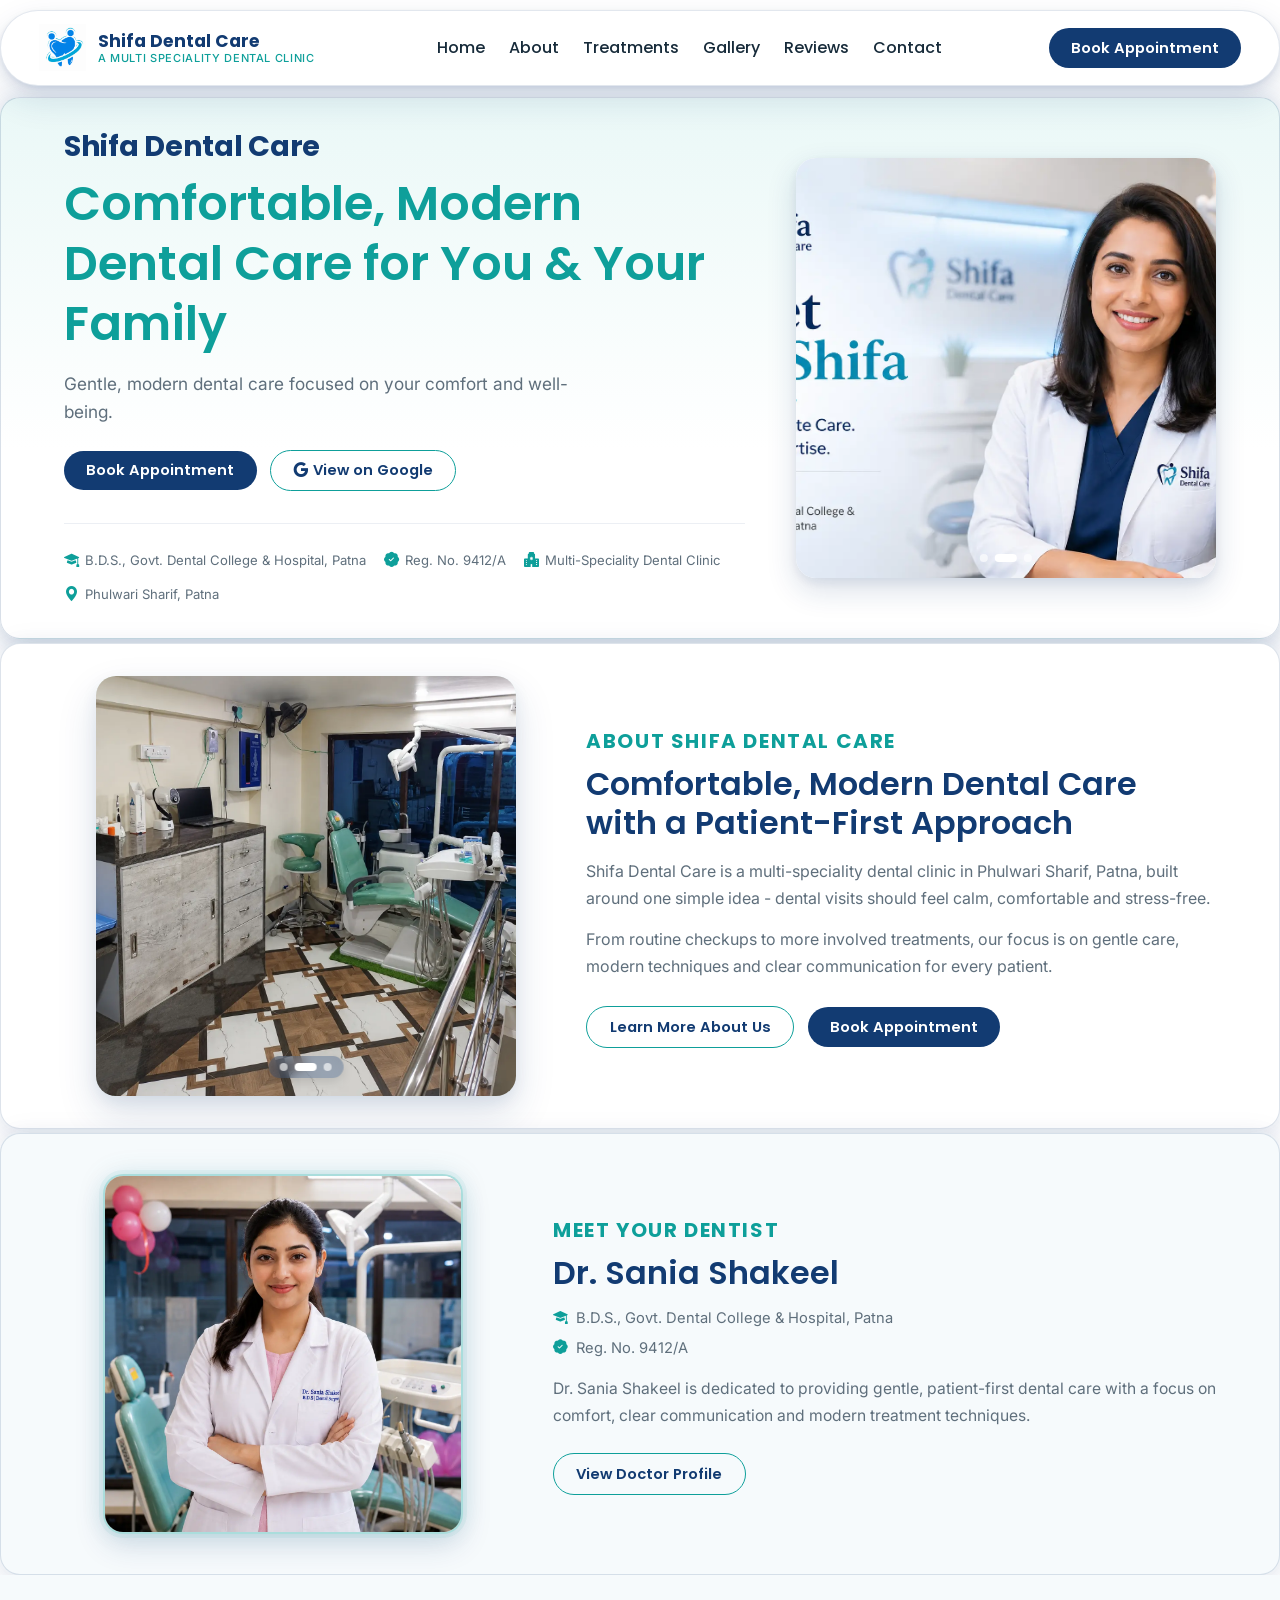
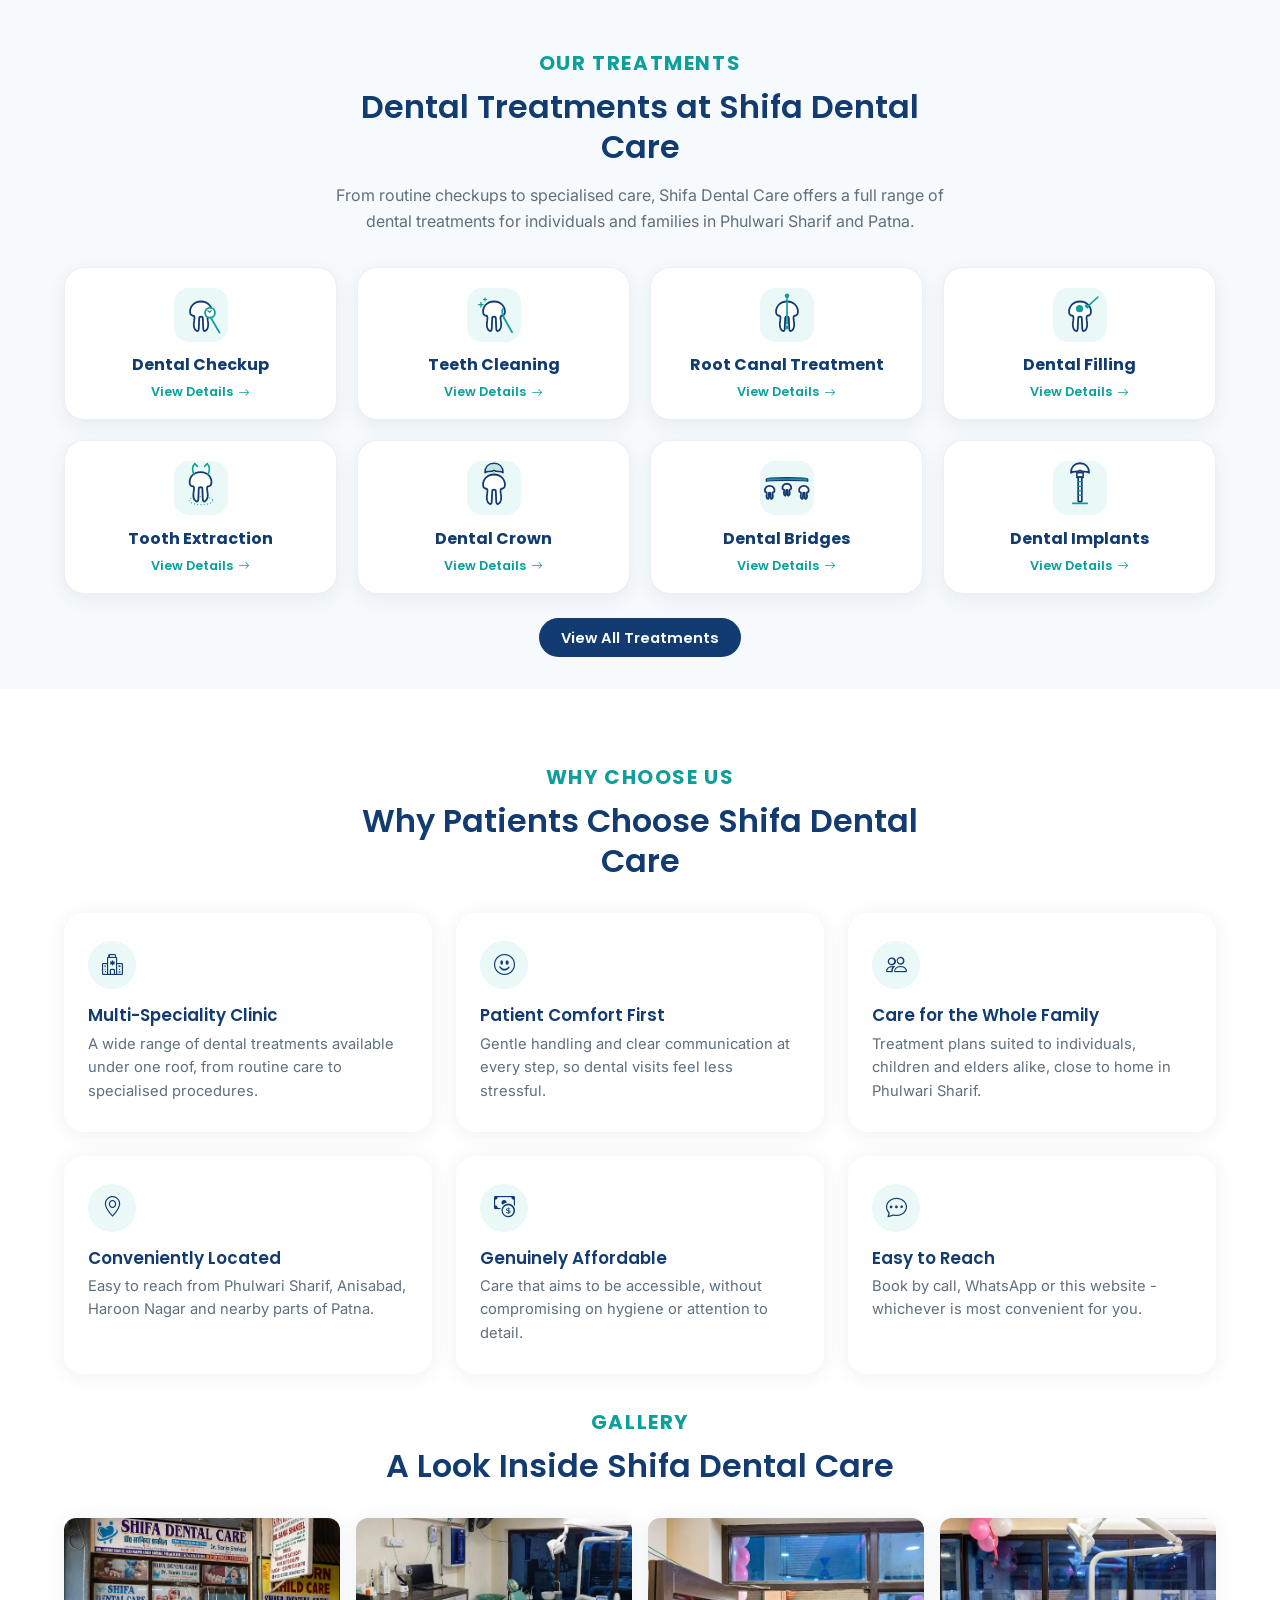
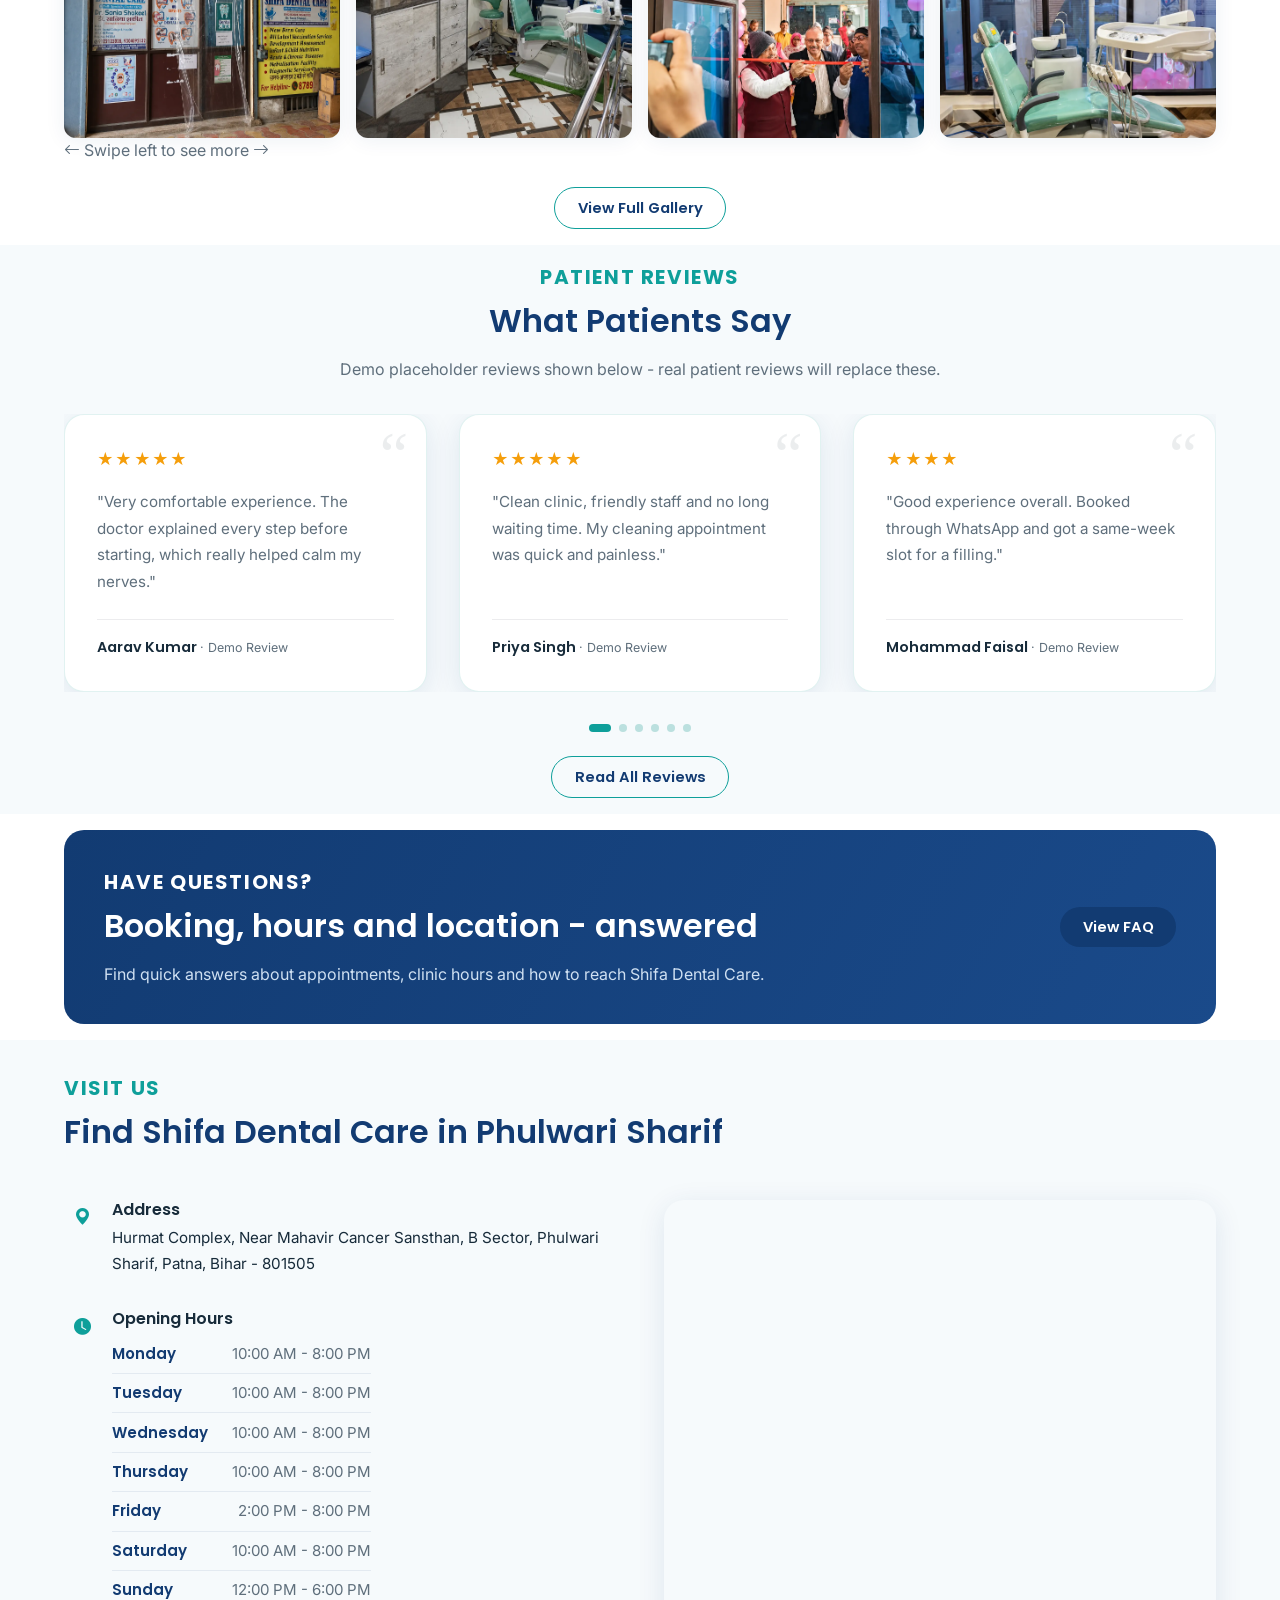
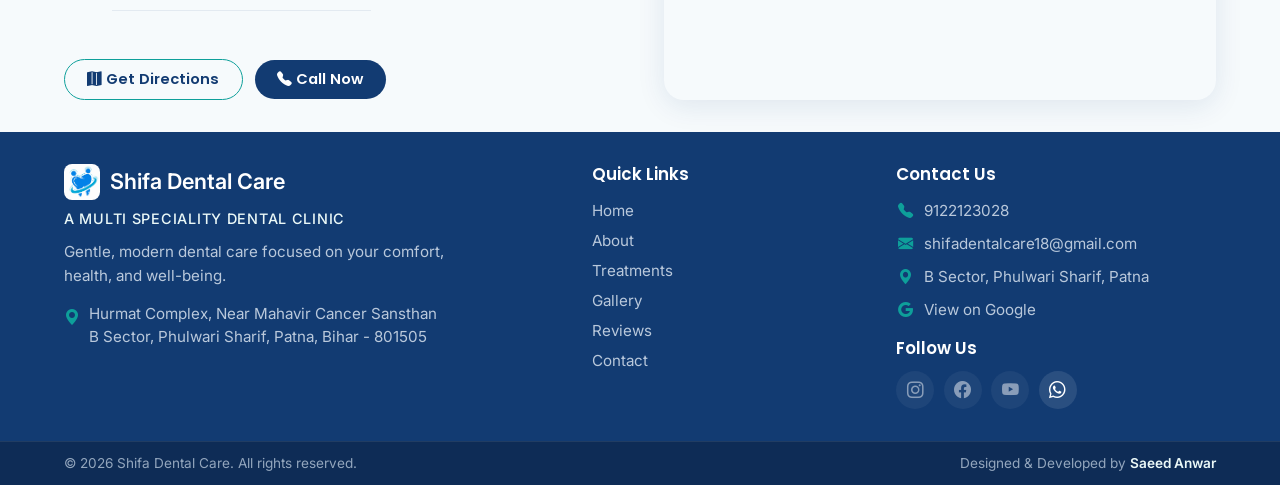
==== commit 45562aef: "Update index.html" ====
--- a/index.html
+++ b/index.html
@@ -48,7 +48,7 @@
 
   <meta
     property="og:url"
-    content="https://saeed8271.github.io/shifa_dental_care/"
+    content="https://github.com/Saeed8271/Shifa-Dental-Care/blob/main/images/logo/shifa-dental-care-logo.png"
   >
 
   <meta
@@ -1414,4 +1414,4 @@
 
 </body>
 
-</html>+</html>
--- a/css/components.css
+++ b/css/components.css
@@ -18,12 +18,12 @@
 
 
 /* ---------------------------------------------------------
-   Navbar — Floating Premium Animation
+   Navbar — Floating Capsule (Slim)
    --------------------------------------------------------- */
 
 .site-navbar {
-  width: calc(100% - 3rem);
-  margin: 0.75rem auto 1.35rem auto;
+  width: auto;
+  margin: 0 auto;
 
   background: var(--color-white);
 
@@ -31,23 +31,98 @@
   border-radius: 999px;
 
   box-shadow:
-    0 18px 45px rgba(18, 59, 114, 0.14),
-    0 8px 20px rgba(18, 59, 114, 0.09),
-    0 2px 6px rgba(18, 59, 114, 0.08);
-
-  padding-top: 0.9rem;
-  padding-bottom: 0.9rem;
-
-  position: sticky;
+    0 14px 34px rgba(18, 59, 114, 0.12),
+    0 5px 14px rgba(18, 59, 114, 0.08),
+    0 2px 5px rgba(18, 59, 114, 0.07);
+
+  padding-top: 0.55rem;
+  padding-bottom: 0.55rem;
+
+  /* `position: sticky` isn't holding on this site (some ancestor
+     is quietly breaking it), so the navbar is pinned with
+     `fixed` instead — this always stays put regardless of any
+     parent element's overflow/transform settings. Because
+     `fixed` takes the navbar out of the normal document flow,
+     the matching space is reserved separately via `body`
+     padding-top below (kept in sync precisely by JS in main.js). */
+  position: fixed;
+  top: 0.6rem;
+  left: 0;
+  right: 0;
 
   z-index: 1000;
 
   transition:
     box-shadow 0.35s ease,
     transform 0.35s ease,
-    border-color 0.35s ease;
+    border-color 0.35s ease,
+    width 0.35s ease,
+    top 0.35s ease,
+    margin 0.35s ease,
+    border-radius 0.35s ease;
 
   animation: navbarEnter 0.6s cubic-bezier(0.22, 1, 0.36, 1) both;
+}
+
+
+/* ---------------------------------------------------------
+   Navbar Spacing Fallback
+
+   Since the navbar is `position: fixed` (out of normal flow),
+   the page needs reserved space at the top so content doesn't
+   render underneath it. These values approximate the navbar's
+   rendered height at each breakpoint as a safe fallback for the
+   first paint — main.js (initNavbarScrollState) then measures
+   the real navbar and sets this precisely.
+   --------------------------------------------------------- */
+
+body {
+  padding-top: 78px;
+}
+
+@media (max-width: 991.98px) {
+  body {
+    padding-top: 68px;
+  }
+}
+
+@media (max-width: 575.98px) {
+  body {
+    padding-top: 58px;
+  }
+}
+
+
+/* ---------------------------------------------------------
+   Navbar — Full-Width "Stuck" State
+
+   Added via JS (initNavbarScrollState in main.js) once the
+   page has been scrolled, so the floating capsule turns into
+   a full-width bar that stays fixed at the top and covers the
+   entire width of the screen on both desktop and mobile.
+
+   This selector has higher specificity than the plain
+   `.site-navbar` rule (including inside the tablet/mobile
+   breakpoints below), so one rule here is enough to override
+   the capsule shape at every screen size.
+   --------------------------------------------------------- */
+
+.site-navbar.is-scrolled {
+  top: 0;
+  width: 100%;
+  margin: 0;
+  border-radius: 0;
+  border-left: none;
+  border-right: none;
+  border-top: none;
+
+  box-shadow:
+    0 8px 24px rgba(18, 59, 114, 0.12),
+    0 2px 8px rgba(18, 59, 114, 0.08);
+}
+
+.site-navbar.is-scrolled:hover {
+  transform: none;
 }
 
 
@@ -59,9 +134,9 @@
   transform: translateY(-2px);
 
   box-shadow:
-    0 22px 50px rgba(18, 59, 114, 0.17),
-    0 10px 24px rgba(18, 59, 114, 0.10),
-    0 3px 8px rgba(18, 59, 114, 0.08);
+    0 18px 40px rgba(18, 59, 114, 0.15),
+    0 7px 18px rgba(18, 59, 114, 0.09),
+    0 2px 6px rgba(18, 59, 114, 0.08);
 
   border-color: rgba(18, 59, 114, 0.16);
 }
@@ -538,13 +613,12 @@
   .site-navbar {
     width: calc(100% - 2rem);
 
-    margin-top: 0.65rem;
-    margin-bottom: 1rem;
+    top: 0.5rem;
 
     border-radius: 2rem;
 
-    padding-top: 0.75rem;
-    padding-bottom: 0.75rem;
+    padding-top: 0.45rem;
+    padding-bottom: 0.45rem;
   }
 
 
@@ -570,13 +644,12 @@
   .site-navbar {
     width: calc(100% - 1rem);
 
-    margin-top: 0.5rem;
-    margin-bottom: 0.75rem;
+    top: 0.4rem;
 
     border-radius: 1.5rem;
 
-    padding-top: 0.6rem;
-    padding-bottom: 0.6rem;
+    padding-top: 0.4rem;
+    padding-bottom: 0.4rem;
   }
 
 
@@ -646,9 +719,9 @@
    --------------------------------------------------------- */
 
 .hero-section {
-  width: calc(100% - 200px);
-  max-width: 1580px;
+  width: auto;
   margin-inline: auto;
+  margin-top: 10px;
 
   background: linear-gradient(
     180deg,
@@ -2050,4 +2123,222 @@
   color: var(--color-text-muted);
 
   font-size: 0.94rem;
+}
+
+
+/* =========================================================
+   HOMEPAGE REVIEWS SLIDER
+   ---------------------------------------------------------
+   #reviews-grid also carries the shared ".reviews-grid"
+   multi-column grid class used by the other homepage
+   previews (services, gallery, why-choose). reviews.js
+   no longer renders individual cards straight into that
+   grid — it renders exactly two children, ".reviews-slider"
+   and ".reviews-slider-dots" — so the grid layout has to be
+   switched off here. The ID selector below always outranks
+   the shared ".reviews-grid" class, at every breakpoint,
+   without touching that shared class itself.
+
+   Everything else in this section is scoped under
+   ".reviews-slider" so it can never affect the full Reviews
+   page, which uses a completely separate ".reviews-page"
+   structure defined in reviews.css.
+
+   Base rules here are the desktop defaults (3 cards per
+   view, matching cardsPerView() in reviews.js). Tablet and
+   mobile overrides live in responsive.css, alongside the
+   rest of this component's breakpoints.
+   ========================================================= */
+
+#reviews-grid {
+  display: block;
+}
+
+
+/* ---------------------------------------------------------
+   Slider viewport
+   --------------------------------------------------------- */
+
+.reviews-slider {
+  position: relative;
+
+  width: 100%;
+
+  overflow: hidden;
+}
+
+
+/* ---------------------------------------------------------
+   Sliding track
+   --------------------------------------------------------- */
+
+.reviews-slider-track {
+  display: flex;
+  align-items: stretch;
+
+  gap: var(--space-lg);
+}
+
+
+/* ---------------------------------------------------------
+   Individual slide (desktop: 3 per view)
+   --------------------------------------------------------- */
+
+.reviews-slider-slide {
+  flex: 0 0 calc((100% - (2 * var(--space-lg))) / 3);
+
+  min-width: 0;
+}
+
+
+/* ---------------------------------------------------------
+   Review card
+   --------------------------------------------------------- */
+
+.reviews-slider-slide .review-card {
+  position: relative;
+
+  height: 100%;
+
+  display: flex;
+  flex-direction: column;
+
+  padding: var(--space-lg);
+
+  background-color: var(--color-white);
+
+  border: 1px solid rgba(13, 148, 136, 0.12);
+
+  border-radius: var(--radius-lg);
+
+  box-shadow: var(--shadow-card);
+}
+
+
+.reviews-slider-slide .review-card::before {
+  content: "\201C";
+
+  position: absolute;
+
+  top: 0.45rem;
+  right: 1.1rem;
+
+  font-family: Georgia, serif;
+
+  font-size: 4rem;
+
+  line-height: 1;
+
+  opacity: 0.08;
+
+  pointer-events: none;
+}
+
+
+.reviews-slider-slide .review-card-stars {
+  display: flex;
+  align-items: center;
+
+  gap: 0.2rem;
+
+  margin-bottom: var(--space-sm);
+
+  font-size: 1rem;
+
+  letter-spacing: 0.08rem;
+
+  color: #f59e0b;
+}
+
+
+.reviews-slider-slide .review-card-text {
+  margin: 0;
+
+  color: var(--color-text-muted);
+
+  font-family: var(--font-body);
+
+  font-size: 0.95rem;
+
+  line-height: 1.75;
+
+  flex-grow: 1;
+}
+
+
+.reviews-slider-slide .review-card-name {
+  margin: var(--space-md) 0 0;
+
+  padding-top: var(--space-sm);
+
+  border-top: 1px solid rgba(15, 23, 42, 0.08);
+
+  font-family: var(--font-heading);
+
+  font-size: 0.9rem;
+
+  font-weight: 600;
+
+  color: var(--color-text-primary);
+}
+
+
+.reviews-slider-slide .review-card-name span {
+  font-family: var(--font-body);
+
+  font-size: 0.78rem;
+
+  font-weight: 400;
+
+  color: var(--color-text-muted);
+}
+
+
+/* ---------------------------------------------------------
+   Dot navigation
+   --------------------------------------------------------- */
+
+.reviews-slider-dots {
+  display: flex;
+
+  align-items: center;
+  justify-content: center;
+
+  gap: 0.5rem;
+
+  margin-top: var(--space-lg);
+}
+
+
+.reviews-slider-dots button {
+  width: 8px;
+  height: 8px;
+
+  padding: 0;
+  border: none;
+
+  border-radius: 50%;
+
+  background-color: rgba(13, 148, 136, 0.25);
+
+  cursor: pointer;
+
+  transition:
+    width 0.3s ease,
+    background-color 0.3s ease,
+    transform 0.3s ease;
+}
+
+
+.reviews-slider-dots button:hover {
+  transform: scale(1.15);
+}
+
+
+.reviews-slider-dots button.active {
+  width: 22px;
+
+  border-radius: 999px;
+
+  background-color: var(--color-teal);
 }
--- a/css/about.css
+++ b/css/about.css
@@ -17,13 +17,32 @@
 
 
 /* =========================================================
+   ABOUT PAGE HERO
+
+   Every other inner page (Treatments, Gallery, Reviews,
+   Contact) uses the shared `.treatment-hero` class, which
+   already has its own top padding built in. This page's hero
+   uses a unique `.about-page-hero` class that never had that
+   padding added — it was only relying on the (now fixed-
+   position) navbar's reserved space, so the heading sat right
+   at the edge of the navbar instead of clearing it. Matching
+   the same top padding used by `.treatment-hero` elsewhere.
+   ========================================================= */
+
+.about-page-hero {
+  padding-top: var(--space-md);
+  padding-bottom: var(--space-lg);
+}
+
+
+/* =========================================================
    ABOUT SHIFA DENTAL CARE
    ========================================================= */
 
 .about-section {
-  margin-top: var(--space-md);
-
-  width: calc(100% - 200px);
+  margin-top: 4px;
+
+  width: auto;
 
   margin-inline: auto;
 
@@ -400,7 +419,8 @@
    --------------------------------------------------------- */
 
 .doctor-section.site-section {
-  padding-top: 2.5rem;
+  width: auto;
+  margin-top: 4px;
 
   padding-bottom: 2.5rem;
 }
--- a/css/treatments.css
+++ b/css/treatments.css
@@ -6,29 +6,17 @@
    treatment-detail.html for a single procedure).
 
    Covers:
-     - .treatment-hero / .treatment-hero-icon   (intro banner —
-       used by treatments.html's own hero section)
-     - .treatment-breadcrumb                    (detail pages only)
-     - .treatment-body                          (detail pages only)
-     - .treatment-cta-box / .treatment-cta-actions (detail pages only)
-     - .treatment-related                       (detail pages only)
-
-   Dependencies still required from other stylesheets — do NOT
-   delete these from components.css / style.css, treatments.html
-   needs them too:
-     - .site-navbar / footer / mobile-action-bar   (components.css)
-     - .section-eyebrow, .hero-lead                (components.css)
-     - .service-grid, .service-card and friends    (components.css —
-       shared with the homepage's treatments PREVIEW grid, so it
-       stays in components.css rather than moving here)
-     - .site-section, .final-cta-section,
-       .final-cta-actions                          (style.css)
-     - .btn-clinic-primary, .btn-clinic-outline-light (style.css /
-       components.css sizing tweaks)
-     - Bootstrap grid/modal (bootstrap.min.css)
-
-   Load order in treatments.html <head>:
-     style.css → components.css → responsive.css → treatments.css
+     - .treatment-hero / .treatment-hero-icon
+     - .treatment-breadcrumb
+     - .treatment-body
+     - .treatment-cta-box / .treatment-cta-actions
+     - .treatment-related
+     - Treatment-page final CTA override
+
+   IMPORTANT:
+   All rules in this file are page-specific and should NOT
+   change the homepage's treatment preview section.
+
    ========================================================= */
 
 
@@ -44,7 +32,7 @@
       var(--color-white) 70%
     );
 
-  padding-top: var(--space-xl);
+  padding-top: var(--space-md);
 
   padding-bottom: var(--space-lg);
 }
@@ -75,6 +63,10 @@
 }
 
 
+/* ---------------------------------------------------------
+   Treatment detail breadcrumb
+   --------------------------------------------------------- */
+
 .treatment-breadcrumb {
   font-size: 0.85rem;
 
@@ -94,14 +86,21 @@
 }
 
 
+/* ---------------------------------------------------------
+   Treatment detail body
+   --------------------------------------------------------- */
+
 .treatment-body {
   max-width: 760px;
 }
 
 
+/* ---------------------------------------------------------
+   Treatment detail CTA box
+   --------------------------------------------------------- */
+
 .treatment-cta-box {
-  background-color:
-    var(--color-section-bg);
+  background-color: var(--color-section-bg);
 
   border-radius: var(--radius-lg);
 
@@ -127,6 +126,538 @@
 }
 
 
+/* ---------------------------------------------------------
+   Related treatments
+   --------------------------------------------------------- */
+
 .treatment-related {
   margin-top: var(--space-xl);
-}+}
+
+
+/* =========================================================
+   TREATMENTS PAGE
+   FINAL CTA SECTION
+   =========================================================
+
+   This CTA is used at the bottom of treatments.html.
+
+   Design goal:
+   - Same visual language as About page CTA
+   - Centered content
+   - Clean pill-shaped buttons
+   - Consistent Call / WhatsApp / Appointment buttons
+   - No impact on homepage CTA sections
+   ========================================================= */
+
+
+/* ---------------------------------------------------------
+   CTA SECTION SPACING
+   --------------------------------------------------------- */
+
+.treatments-page .final-cta-section {
+  margin-top: var(--space-2xl);
+
+  margin-bottom: var(--space-lg);
+
+  text-align: center;
+}
+
+
+/* ---------------------------------------------------------
+   CTA CONTAINER
+   --------------------------------------------------------- */
+
+.treatments-page .final-cta-section .container {
+  text-align: center;
+}
+
+
+/* ---------------------------------------------------------
+   CTA HEADING
+   --------------------------------------------------------- */
+
+.treatments-page .final-cta-section h2 {
+  margin: 0 auto 0.6rem;
+
+  text-align: center;
+}
+
+
+/* ---------------------------------------------------------
+   CTA DESCRIPTION
+   --------------------------------------------------------- */
+
+.treatments-page .final-cta-section p {
+  max-width: 480px;
+
+  margin: 0 auto 1.5rem;
+
+  text-align: center;
+}
+
+
+/* ---------------------------------------------------------
+   CTA BUTTON ROW
+   --------------------------------------------------------- */
+
+.treatments-page .final-cta-section .final-cta-actions {
+  display: flex;
+
+  flex-wrap: wrap;
+
+  align-items: center;
+
+  justify-content: center;
+
+  gap: 1rem;
+
+  width: 100%;
+
+  margin-left: auto;
+  margin-right: auto;
+}
+
+
+/* =========================================================
+   APPOINTMENT BUTTON
+   =========================================================
+
+   Keep the primary appointment button visually consistent
+   with the Call and WhatsApp buttons.
+   ========================================================= */
+
+.treatments-page .final-cta-section .btn-clinic-primary {
+  display: inline-flex;
+
+  align-items: center;
+
+  justify-content: center;
+
+  gap: 0.55rem;
+
+  min-height: 48px;
+
+  padding: 0.7rem 1.75rem;
+
+  border-radius: 999px;
+
+  font-family: var(--font-heading);
+
+  font-weight: 600;
+
+  font-size: 0.95rem;
+
+  white-space: nowrap;
+
+  transition:
+    background-color 0.25s ease,
+    color 0.25s ease,
+    transform 0.25s ease,
+    box-shadow 0.25s ease;
+}
+
+
+/* =========================================================
+   CALL + WHATSAPP BUTTONS
+   =========================================================
+
+   Redesigned to match the About page CTA.
+
+   The same .btn-clinic-outline-light class is used by
+   both Call and WhatsApp buttons.
+   ========================================================= */
+
+.treatments-page .final-cta-section .btn-clinic-outline-light {
+  display: inline-flex;
+
+  align-items: center;
+
+  justify-content: center;
+
+  gap: 0.55rem;
+
+  min-height: 48px;
+
+  padding: 0.7rem 1.75rem;
+
+  border: 2px solid var(--color-teal);
+
+  border-radius: 999px;
+
+  background-color: transparent;
+
+  color: var(--color-deep-blue);
+
+  font-family: var(--font-heading);
+
+  font-weight: 600;
+
+  font-size: 0.95rem;
+
+  white-space: nowrap;
+
+  transition:
+    background-color 0.25s ease,
+    color 0.25s ease,
+    transform 0.25s ease,
+    box-shadow 0.25s ease;
+}
+
+
+/* ---------------------------------------------------------
+   Call / WhatsApp icons
+   --------------------------------------------------------- */
+
+.treatments-page .final-cta-section .btn-clinic-outline-light i {
+  font-size: 1rem;
+
+  transition: transform 0.25s ease;
+}
+
+
+/* ---------------------------------------------------------
+   Call / WhatsApp hover
+   --------------------------------------------------------- */
+
+.treatments-page .final-cta-section .btn-clinic-outline-light:hover {
+  background-color: var(--color-teal);
+
+  color: var(--color-white);
+
+  transform: translateY(-2px);
+
+  box-shadow:
+    0 10px 22px rgba(14, 159, 154, 0.25);
+}
+
+
+.treatments-page .final-cta-section .btn-clinic-outline-light:hover i {
+  transform: scale(1.1);
+}
+
+
+/* ---------------------------------------------------------
+   Appointment button hover
+   --------------------------------------------------------- */
+
+.treatments-page .final-cta-section .btn-clinic-primary:hover {
+  transform: translateY(-2px);
+
+  box-shadow:
+    0 10px 22px rgba(14, 159, 154, 0.25);
+}
+
+
+/* =========================================================
+   TREATMENTS PAGE
+   HERO SPACING
+   =========================================================
+
+   Reduce the excessive whitespace between the hero
+   description and the treatment cards.
+   ========================================================= */
+
+.treatments-page .treatment-hero {
+  padding-bottom: 1.5rem;
+}
+
+
+.treatments-page .treatment-hero .hero-lead {
+  margin-bottom: 0;
+}
+
+
+/*
+   The treatment cards section follows the hero.
+   Reduce its top spacing as well.
+*/
+
+.treatments-page main > .site-section {
+  padding-top: 1.5rem;
+}
+
+
+/* =========================================================
+   TREATMENTS PAGE
+   MOBILE
+   < 576px
+   ========================================================= */
+
+@media (max-width: 575.98px) {
+
+
+  /* =======================================================
+     MOBILE HERO SPACING
+     ======================================================= */
+
+  .treatments-page .treatment-hero {
+    padding-top: 1.5rem;
+
+    padding-bottom: 0.75rem;
+  }
+
+
+  .treatments-page .treatment-hero .section-eyebrow {
+    margin-bottom: 0.5rem;
+  }
+
+
+  .treatments-page .treatment-hero h1 {
+    margin-bottom: 0.75rem;
+
+    line-height: 1.25;
+  }
+
+
+  .treatments-page .treatment-hero .hero-lead {
+    margin-bottom: 0;
+
+    line-height: 1.55;
+  }
+
+
+  /* -------------------------------------------------------
+     Treatment cards spacing
+     ------------------------------------------------------- */
+
+  .treatments-page main > .site-section {
+    padding-top: 0.75rem !important;
+
+    padding-bottom: 1rem !important;
+  }
+
+
+  /* =======================================================
+     MOBILE - SHOW ALL TREATMENTS
+     =======================================================
+
+     The homepage may still hide cards after the sixth card.
+
+     The treatments page explicitly overrides that behavior
+     and displays every treatment.
+     ======================================================= */
+
+  .treatments-page .service-grid .service-card:nth-child(n + 7) {
+    display: flex;
+  }
+
+
+  .treatments-page #treatments-full-grid .service-card {
+    display: flex;
+  }
+
+
+  /* =======================================================
+     MOBILE - CTA SECTION
+     ======================================================= */
+
+  .treatments-page .final-cta-section {
+    margin-top: 1.5rem;
+
+    margin-bottom: 1rem;
+
+    padding-top: 2rem;
+
+    padding-bottom: 2rem;
+
+    text-align: center;
+  }
+
+
+  .treatments-page .final-cta-section .container {
+    padding-left: 1rem;
+
+    padding-right: 1rem;
+
+    text-align: center;
+  }
+
+
+  .treatments-page .final-cta-section h2 {
+    width: 100%;
+
+    max-width: 360px;
+
+    margin: 0 auto 0.6rem;
+
+    text-align: center;
+  }
+
+
+  .treatments-page .final-cta-section p {
+    width: 100%;
+
+    max-width: 340px;
+
+    margin: 0 auto 1.25rem;
+
+    line-height: 1.6;
+
+    text-align: center;
+  }
+
+
+  /* -------------------------------------------------------
+     Mobile CTA buttons
+     ------------------------------------------------------- */
+
+  .treatments-page .final-cta-section .final-cta-actions {
+    display: flex;
+
+    flex-direction: column;
+
+    align-items: center;
+
+    justify-content: center;
+
+    width: 100%;
+
+    gap: 0.7rem;
+
+    margin: 0 auto;
+  }
+
+
+  .treatments-page .final-cta-section .final-cta-actions .btn {
+    width: 100%;
+
+    max-width: 320px;
+
+    min-width: 0;
+
+    min-height: 48px;
+
+    margin: 0;
+
+    padding: 0.7rem 1rem;
+
+    text-align: center;
+
+    white-space: nowrap;
+  }
+
+
+  .treatments-page .final-cta-section .final-cta-actions .btn i {
+    flex: 0 0 auto;
+  }
+
+}
+
+
+/* =========================================================
+   TREATMENTS PAGE
+   TABLET
+   576px - 991px
+   ========================================================= */
+
+@media (min-width: 576px) and (max-width: 991.98px) {
+
+
+  /* =======================================================
+     TABLET HERO SPACING
+     ======================================================= */
+
+  .treatments-page .treatment-hero {
+    padding-bottom: 1.25rem;
+  }
+
+
+  .treatments-page .treatment-hero .hero-lead {
+    margin-bottom: 0;
+  }
+
+
+  .treatments-page main > .site-section {
+    padding-top: 1.25rem;
+  }
+
+
+  /* =======================================================
+     TABLET CTA
+     ======================================================= */
+
+  .treatments-page .final-cta-section {
+    margin-top: var(--space-2xl);
+
+    text-align: center;
+  }
+
+
+  .treatments-page .final-cta-section .final-cta-actions {
+    max-width: 760px;
+  }
+
+
+  .treatments-page .final-cta-section .final-cta-actions .btn {
+    min-width: 180px;
+  }
+
+}
+
+
+/* =========================================================
+   TREATMENTS PAGE
+   DESKTOP
+   >= 992px
+   ========================================================= */
+
+@media (min-width: 992px) {
+
+
+  /* =======================================================
+     DESKTOP HERO SPACING
+     ======================================================= */
+
+  .treatments-page .treatment-hero {
+    padding-bottom: 1.5rem;
+  }
+
+
+  .treatments-page .treatment-hero .hero-lead {
+    margin-bottom: 0;
+  }
+
+
+  .treatments-page main > .site-section {
+    padding-top: 1.5rem;
+  }
+
+
+  /* =======================================================
+     DESKTOP CTA
+     ======================================================= */
+
+  .treatments-page .final-cta-section {
+    margin-top: var(--space-2xl);
+
+    margin-bottom: var(--space-lg);
+
+    text-align: center;
+  }
+
+
+  .treatments-page .final-cta-section .final-cta-actions {
+    max-width: 850px;
+  }
+
+
+  .treatments-page .final-cta-section .final-cta-actions .btn {
+    min-width: 200px;
+  }
+
+}
+
+/* =========================================================
+   TREATMENTS PAGE — FINAL CTA TOP SPACING
+   =========================================================
+   Remove the excessive space above:
+   "Not Sure Which Treatment You Need?"
+
+   This override affects ONLY treatments.html.
+   ========================================================= */
+
+.treatments-page .final-cta-section {
+  margin-top: 0;
+}
+
--- a/css/gallery.css
+++ b/css/gallery.css
@@ -0,0 +1,666 @@
+/* =========================================================
+   GALLERY.CSS
+   =========================================================
+
+   Purpose:
+   Styles specific to the Gallery page and gallery components.
+
+   Includes:
+   - Full gallery grid
+   - Gallery images
+   - Lightbox
+   - Homepage gallery preview slider
+   - Gallery page hero spacing
+   - Gallery page final CTA
+
+   IMPORTANT:
+   Gallery-page-specific styles use .gallery-page so they
+   do NOT affect the homepage gallery preview.
+
+   ========================================================= */
+
+
+.gallery-page-hero {
+  padding-top: var(--space-md);
+  padding-bottom: var(--space-lg);
+}   
+
+/* =========================================================
+   GALLERY GRID + LIGHTBOX
+   ========================================================= */
+
+
+/* ---------------------------------------------------------
+   Gallery Grid
+   --------------------------------------------------------- */
+
+.gallery-grid {
+  display: grid;
+
+  grid-template-columns:
+    repeat(4, minmax(0, 1fr));
+
+  gap: 1rem;
+}
+
+
+/* ---------------------------------------------------------
+   Gallery Item
+   --------------------------------------------------------- */
+
+.gallery-item {
+  display: block;
+
+  width: 100%;
+
+  padding: 0;
+
+  border: none;
+
+  border-radius: var(--radius-md);
+
+  overflow: hidden;
+
+  box-shadow: var(--shadow-soft);
+
+  cursor: pointer;
+
+  background: none;
+}
+
+
+/* ---------------------------------------------------------
+   Gallery Image
+   --------------------------------------------------------- */
+
+.gallery-item img {
+  width: 100%;
+
+  height: 220px;
+
+  object-fit: cover;
+
+  transition:
+    transform 0.3s ease;
+}
+
+
+/* ---------------------------------------------------------
+   Gallery Hover Effect
+   --------------------------------------------------------- */
+
+.gallery-item:hover img {
+  transform: scale(1.04);
+}
+
+
+/* =========================================================
+   GALLERY LIGHTBOX
+   ========================================================= */
+
+
+/* ---------------------------------------------------------
+   Lightbox Modal
+   --------------------------------------------------------- */
+
+.gallery-lightbox .modal-content {
+  border: none;
+
+  background: transparent;
+
+  box-shadow: none;
+}
+
+
+/* ---------------------------------------------------------
+   Lightbox Image Container
+   --------------------------------------------------------- */
+
+.gallery-lightbox .modal-body {
+  border-radius: var(--radius-lg);
+
+  overflow: hidden;
+}
+
+
+/* ---------------------------------------------------------
+   Lightbox Image
+   --------------------------------------------------------- */
+
+.gallery-lightbox img {
+  width: 100%;
+
+  height: auto;
+
+  display: block;
+}
+
+
+/* ---------------------------------------------------------
+   Lightbox Close Button
+   --------------------------------------------------------- */
+
+.gallery-lightbox-close {
+  position: absolute;
+
+  top: -2.5rem;
+
+  right: 0;
+
+  filter:
+    invert(1)
+    grayscale(100%)
+    brightness(200%);
+
+  z-index: 5;
+}
+
+
+/* =========================================================
+   GALLERY PAGE ONLY
+   =========================================================
+
+   These rules apply only to:
+
+       <main class="gallery-page">
+
+   They do NOT affect:
+   - Homepage gallery preview
+   - Treatments page
+   - About page
+   - Contact page
+
+   ========================================================= */
+
+
+/* =========================================================
+   GALLERY PAGE - HERO SPACING
+   =========================================================
+
+   Reduce the unnecessary space below the gallery hero
+   description and bring the gallery images closer to the
+   hero section.
+   ========================================================= */
+
+.gallery-page .treatment-hero {
+  padding-bottom: 1.5rem;
+}
+
+
+.gallery-page .treatment-hero .hero-lead {
+  margin-bottom: 0;
+}
+
+
+/* =========================================================
+   GALLERY PAGE - CTA
+   =========================================================
+
+   Clean, centered CTA layout matching the CTA treatment
+   used on the About and Treatments pages.
+   ========================================================= */
+
+.gallery-page .final-cta-section {
+  margin-top: var(--space-2xl);
+
+  margin-bottom: var(--space-lg);
+
+  text-align: center;
+}
+
+
+/* ---------------------------------------------------------
+   CTA Container
+   --------------------------------------------------------- */
+
+.gallery-page .final-cta-section .container,
+.gallery-page .final-cta-section .site-container {
+  display: flex;
+
+  flex-direction: column;
+
+  align-items: center;
+
+  justify-content: center;
+
+  text-align: center;
+}
+
+
+/* ---------------------------------------------------------
+   CTA Heading
+   --------------------------------------------------------- */
+
+.gallery-page .final-cta-section h2 {
+  width: 100%;
+
+  max-width: 700px;
+
+  margin: 0 auto 0.6rem;
+
+  text-align: center;
+}
+
+
+/* ---------------------------------------------------------
+   CTA Description
+   --------------------------------------------------------- */
+
+.gallery-page .final-cta-section p {
+  width: 100%;
+
+  max-width: 480px;
+
+  margin: 0 auto 1.5rem;
+
+  text-align: center;
+}
+
+
+/* ---------------------------------------------------------
+   CTA Actions
+   --------------------------------------------------------- */
+
+.gallery-page .final-cta-section .final-cta-actions {
+  display: flex;
+
+  flex-wrap: wrap;
+
+  align-items: center;
+
+  justify-content: center;
+
+  gap: 1rem;
+
+  width: 100%;
+
+  margin-left: auto;
+  margin-right: auto;
+
+  text-align: center;
+}
+
+
+/* =========================================================
+   GALLERY CTA - CALL BUTTON
+   =========================================================
+
+   Redesigned to match the About page CTA button.
+   ========================================================= */
+
+.gallery-page .final-cta-section .btn-clinic-outline-light {
+  display: inline-flex;
+
+  align-items: center;
+
+  justify-content: center;
+
+  gap: 0.55rem;
+
+  padding: 0.7rem 1.75rem;
+
+  border: 2px solid var(--color-teal);
+
+  border-radius: 999px;
+
+  background-color: transparent;
+
+  color: var(--color-deep-blue);
+
+  font-family: var(--font-heading);
+
+  font-weight: 600;
+
+  font-size: 0.95rem;
+
+  transition:
+    background-color 0.25s ease,
+    color 0.25s ease,
+    transform 0.25s ease,
+    box-shadow 0.25s ease;
+}
+
+
+/* ---------------------------------------------------------
+   Call Button Icon
+   --------------------------------------------------------- */
+
+.gallery-page .final-cta-section .btn-clinic-outline-light i {
+  font-size: 1rem;
+
+  transition:
+    transform 0.25s ease;
+}
+
+
+/* ---------------------------------------------------------
+   Call Button Hover
+   --------------------------------------------------------- */
+
+.gallery-page .final-cta-section .btn-clinic-outline-light:hover {
+  background-color: var(--color-teal);
+
+  color: var(--color-white);
+
+  transform: translateY(-2px);
+
+  box-shadow:
+    0 10px 22px rgba(14, 159, 154, 0.25);
+}
+
+
+.gallery-page .final-cta-section .btn-clinic-outline-light:hover i {
+  transform: scale(1.1);
+}
+
+
+/* =========================================================
+   GALLERY CTA - BOOK APPOINTMENT BUTTON
+   =========================================================
+
+   Keep the primary button visually consistent with the
+   existing clinic primary button while ensuring proper
+   sizing and alignment inside this CTA.
+   ========================================================= */
+
+.gallery-page .final-cta-section .btn-clinic-primary {
+  display: inline-flex;
+
+  align-items: center;
+
+  justify-content: center;
+
+  gap: 0.55rem;
+
+  padding: 0.7rem 1.75rem;
+
+  border-radius: 999px;
+
+  font-family: var(--font-heading);
+
+  font-weight: 600;
+
+  font-size: 0.95rem;
+
+  transition:
+    background-color 0.25s ease,
+    color 0.25s ease,
+    transform 0.25s ease,
+    box-shadow 0.25s ease;
+}
+
+
+/* ---------------------------------------------------------
+   Primary Button Hover
+   --------------------------------------------------------- */
+
+.gallery-page .final-cta-section .btn-clinic-primary:hover {
+  transform: translateY(-2px);
+}
+
+
+/* =========================================================
+   MOBILE GALLERY — SWIPE IMAGE SLIDER
+   ========================================================= */
+
+@media (max-width: 575.98px) {
+
+
+  /* =======================================================
+     MOBILE GALLERY PREVIEW SLIDER
+     ======================================================= */
+
+  .gallery-preview-section .gallery-grid {
+    display: flex;
+
+    width: 100%;
+
+    gap: 0.75rem;
+
+    overflow-x: auto;
+    overflow-y: hidden;
+
+    scroll-snap-type: x mandatory;
+
+    scroll-behavior: smooth;
+
+    -webkit-overflow-scrolling: touch;
+
+    /* Hide scrollbar */
+    scrollbar-width: none;
+
+    padding: 0;
+  }
+
+
+  .gallery-preview-section .gallery-grid::-webkit-scrollbar {
+    display: none;
+  }
+
+
+  /* -------------------------------------------------------
+     Individual Gallery Slide
+     ------------------------------------------------------- */
+
+  .gallery-preview-section .gallery-item {
+    flex: 0 0 100%;
+
+    width: 100%;
+
+    scroll-snap-align: center;
+
+    border-radius: var(--radius-lg);
+
+    box-shadow: var(--shadow-card);
+
+    overflow: hidden;
+  }
+
+
+  /* -------------------------------------------------------
+     Gallery Image
+     ------------------------------------------------------- */
+
+  .gallery-preview-section .gallery-item img {
+    display: block;
+
+    width: 100%;
+
+    height: auto;
+
+    aspect-ratio: 1 / 1;
+
+    object-fit: cover;
+
+    transition:
+      transform 0.3s ease;
+  }
+
+
+  /* Disable desktop hover zoom on mobile */
+  .gallery-preview-section .gallery-item:hover img {
+    transform: none;
+  }
+
+
+  /* -------------------------------------------------------
+     Swipe Hint
+     ------------------------------------------------------- */
+
+  .gallery-swipe-hint {
+    display: flex;
+
+    align-items: center;
+
+    justify-content: center;
+
+    gap: 0.4rem;
+
+    margin: 0.75rem 0 0;
+
+    color: var(--color-text-muted);
+
+    font-size: 0.78rem;
+
+    font-weight: 500;
+
+    line-height: 1.3;
+  }
+
+
+  .gallery-swipe-hint i {
+    color: var(--color-teal);
+
+    font-size: 0.85rem;
+  }
+
+
+  /* -------------------------------------------------------
+     View Full Gallery Button
+     ------------------------------------------------------- */
+
+  .gallery-preview-section .text-center {
+    margin-top: 1.25rem !important;
+  }
+
+
+  /* =======================================================
+     GALLERY PAGE - MOBILE HERO SPACING
+     =======================================================
+
+     Reduce the space between the hero description and the
+     gallery section on mobile.
+     ======================================================= */
+
+  .gallery-page .treatment-hero {
+    padding-top: 1.5rem;
+
+    padding-bottom: 0.5rem;
+  }
+
+
+  .gallery-page .treatment-hero .section-eyebrow {
+    margin-bottom: 0.5rem;
+  }
+
+
+  .gallery-page .treatment-hero h1 {
+    margin-bottom: 0.65rem;
+
+    line-height: 1.25;
+  }
+
+
+  .gallery-page .treatment-hero .hero-lead {
+    margin-bottom: 0;
+
+    line-height: 1.55;
+  }
+
+
+  /* =======================================================
+     GALLERY PAGE - MOBILE CTA
+     ======================================================= */
+
+  .gallery-page .final-cta-section {
+    padding-top: 2rem;
+
+    padding-bottom: 2rem;
+
+    text-align: center;
+  }
+
+
+  .gallery-page .final-cta-section .container,
+  .gallery-page .final-cta-section .site-container {
+    width: 100%;
+
+    padding-left: 1rem;
+    padding-right: 1rem;
+  }
+
+
+  .gallery-page .final-cta-section h2 {
+    max-width: 360px;
+
+    margin-left: auto;
+    margin-right: auto;
+
+    margin-bottom: 0.75rem;
+
+    text-align: center;
+  }
+
+
+  .gallery-page .final-cta-section p {
+    max-width: 340px;
+
+    margin-left: auto;
+    margin-right: auto;
+
+    margin-bottom: 1.25rem;
+
+    text-align: center;
+  }
+
+
+  /* -------------------------------------------------------
+     Stack CTA Buttons
+     ------------------------------------------------------- */
+
+  .gallery-page .final-cta-section .final-cta-actions {
+    display: flex;
+
+    flex-direction: column;
+
+    align-items: center;
+
+    justify-content: center;
+
+    width: 100%;
+
+    max-width: 340px;
+
+    gap: 0.7rem;
+
+    margin-left: auto;
+    margin-right: auto;
+  }
+
+
+  /* -------------------------------------------------------
+     Mobile CTA Buttons
+     ------------------------------------------------------- */
+
+  .gallery-page .final-cta-section .final-cta-actions .btn {
+    display: inline-flex;
+
+    align-items: center;
+
+    justify-content: center;
+
+    width: 100%;
+
+    max-width: 320px;
+
+    min-width: 0;
+
+    min-height: 48px;
+
+    margin: 0;
+
+    padding: 0.7rem 1rem;
+
+    text-align: center;
+
+    white-space: nowrap;
+  }
+
+
+  .gallery-page .final-cta-section .final-cta-actions .btn i {
+    flex: 0 0 auto;
+
+    line-height: 1;
+  }
+
+}
--- a/css/reviews.css
+++ b/css/reviews.css
@@ -1,128 +1,239 @@
 /* =========================================================
    REVIEWS.CSS
    ---------------------------------------------------------
-   Review section styling and responsive slider behavior.
-
-   The sliding itself is controlled entirely by reviews.js
-   (it sets transform: translateX(...) on .reviews-slider-track
-   and advances it on a timer). This file only supplies:
-
-   - card / layout styling
-   - how many cards are visible at each breakpoint
-     (via .reviews-slider-slide's width)
-   - the transition used when the track moves
-   - the mobile dots
-
-   Desktop (>= 992px): 3 cards visible, group moves every 3.5s
-   Tablet (576-991px): 2 cards visible, group moves every 3.5s
-   Mobile (< 576px):   1 card visible, moves every 3s, swipeable
-   ========================================================= */
+   Full Reviews page styling + homepage review page support.
+
+   IMPORTANT ARCHITECTURE
+   ----------------------
+   The homepage and full Reviews page use different
+   review layouts.
+
+   HOMEPAGE
+   --------
+   Homepage review slider is controlled by:
+   - components.css
+   - responsive.css
+   - reviews.js
+
+   This file intentionally does NOT override the homepage
+   review slider.
+
+   FULL REVIEWS PAGE
+   -----------------
+   The full Reviews page uses:
+   - Multiple horizontal rows
+   - Continuous CSS animation
+   - Alternating directions
+   - All reviews visible across the rows
+
+   reviews.js creates the rows.
+   reviews.css controls their appearance and animation.
+
+   Breakpoints:
+   - Mobile:  < 576px
+   - Tablet:  576px – 991px
+   - Desktop: >= 992px
+   ========================================================= */
+
+
+
+
+/* =========================================================
+   REVIEWS PAGE
+   ---------------------------------------------------------
+   General page-level styling.
+   ========================================================= */
+
+.reviews-page {
+  overflow: hidden;
+}
+
+
+/* =========================================================
+   REVIEWS PAGE HERO
+   ---------------------------------------------------------
+   Keep the hero compact so the review rows begin without
+   excessive empty space.
+   ========================================================= */
+
+.reviews-page-hero {
+  padding-top: var(--space-md);
+  padding-bottom: var(--space-lg);
+}
+
+
+
+.reviews-page .treatment-hero {
+  padding-bottom: 2.5rem;
+}
+
+.reviews-page .hero-lead {
+  margin-bottom: 0;
+}
 
 
 /* =========================================================
    REVIEWS SECTION
    ========================================================= */
 
-.reviews-section {
+.reviews-page .reviews-section {
   overflow: hidden;
 }
 
 
 /* =========================================================
-   REVIEW SECTION INTRO
-   ========================================================= */
-
-.reviews-demo-note {
-  max-width: 680px;
-  margin-left: auto;
-  margin-right: auto;
-}
-
-
-/* =========================================================
-   REVIEWS VIEWPORT
-   ========================================================= */
-
-#reviews-grid {
+   REVIEWS PAGE CONTAINER
+   ---------------------------------------------------------
+   The rows themselves extend horizontally beyond the
+   viewport. The parent clips that overflow.
+   ========================================================= */
+
+.reviews-page #reviews-grid {
   width: 100%;
-  margin-top: 2.5rem;
+  margin-top: 0.75rem;
   overflow: hidden;
 }
 
 
 /* =========================================================
-   REVIEW TRACK
-   ---------------------------------------------------------
-   The existing reviews.js creates:
-
-   #reviews-grid
-      .reviews-slider
-         .reviews-slider-track
-            .reviews-slider-slide
-               .review-card
-            .reviews-slider-slide
-               .review-card
-            ...
-         (the whole list above repeats a second time, for a
-          seamless loop — see reviews.js)
-
-      .reviews-slider-dots
-   ========================================================= */
-
-.reviews-grid {
+   REVIEWS PAGE ROW CONTAINER
+   ========================================================= */
+
+.reviews-page .reviews-page-rows {
+  width: 100%;
+  display: flex;
+  flex-direction: column;
+  gap: 1.5rem;
+  overflow: hidden;
+}
+
+
+/* =========================================================
+   INDIVIDUAL REVIEW ROW
+   ---------------------------------------------------------
+   Each row is a viewport.
+
+   The moving element inside it is:
+     .reviews-page-row-track
+   ========================================================= */
+
+.reviews-page .reviews-page-row {
   position: relative;
-}
-
-
-.reviews-slider {
   width: 100%;
   overflow: hidden;
 }
 
 
-/*
-   The track is wider than the viewport (it holds the review
-   list twice) and reviews.js moves it in discrete steps by
-   setting transform: translateX(...). The transition below is
-   what makes each step glide instead of jumping.
-*/
-
-.reviews-slider-track {
+/* =========================================================
+   REVIEW ROW TRACK
+   ---------------------------------------------------------
+   The track contains:
+
+     original cards + duplicate cards
+
+   Example:
+
+     A B C D | A B C D
+
+   Moving the track by 50% creates a seamless loop.
+   ========================================================= */
+
+.reviews-page .reviews-page-row-track {
   display: flex;
   align-items: stretch;
   gap: 1.5rem;
 
   width: max-content;
 
-  transform: translateX(0);
-  transition: transform 0.6s ease;
-
   will-change: transform;
 }
 
 
 /* =========================================================
-   REVIEW SLIDES
-   ---------------------------------------------------------
-   Slide width controls how many cards are visible at once,
-   which reviews.js reads at runtime — keep these in sync with
-   the cardsPerView() breakpoints in reviews.js (1 / 2 / 3).
-   ========================================================= */
-
-.reviews-slider-slide {
+   ROW ANIMATION — RIGHT TO LEFT
+   ---------------------------------------------------------
+   Applied to rows with:
+     .reviews-row-left
+   ========================================================= */
+
+.reviews-page .reviews-row-left .reviews-page-row-track {
+  animation:
+    reviewsRowLeft
+    28s
+    linear
+    infinite;
+}
+
+
+/* =========================================================
+   ROW ANIMATION — LEFT TO RIGHT
+   ---------------------------------------------------------
+   Applied to rows with:
+     .reviews-row-right
+   ========================================================= */
+
+.reviews-page .reviews-row-right .reviews-page-row-track {
+  animation:
+    reviewsRowRight
+    28s
+    linear
+    infinite;
+}
+
+
+/* =========================================================
+   RIGHT TO LEFT KEYFRAMES
+   ========================================================= */
+
+@keyframes reviewsRowLeft {
+
+  from {
+    transform: translateX(0);
+  }
+
+  to {
+    transform: translateX(-50%);
+  }
+
+}
+
+
+/* =========================================================
+   LEFT TO RIGHT KEYFRAMES
+   ---------------------------------------------------------
+   Start from the duplicated half and move back toward
+   the original position.
+   ========================================================= */
+
+@keyframes reviewsRowRight {
+
+  from {
+    transform: translateX(-50%);
+  }
+
+  to {
+    transform: translateX(0);
+  }
+
+}
+
+
+/* =========================================================
+   REVIEW CARD
+   ---------------------------------------------------------
+   Shared visual appearance for cards on the full Reviews
+   page.
+
+   The homepage card styling is intentionally not targeted
+   here.
+   ========================================================= */
+
+.reviews-page .review-card {
+  position: relative;
+
   flex: 0 0 330px;
   width: 330px;
-}
-
-
-/* =========================================================
-   REVIEW CARD
-   ========================================================= */
-
-.review-card {
-  position: relative;
-
-  height: 100%;
+
   min-height: 245px;
 
   padding: 1.75rem;
@@ -130,6 +241,7 @@
   background: #ffffff;
 
   border: 1px solid rgba(13, 148, 136, 0.12);
+
   border-radius: 1.25rem;
 
   box-shadow:
@@ -145,9 +257,11 @@
 }
 
 
-/* Decorative quote mark */
-
-.review-card::before {
+/* =========================================================
+   DECORATIVE QUOTE MARK
+   ========================================================= */
+
+.reviews-page .review-card::before {
   content: "“";
 
   position: absolute;
@@ -156,7 +270,9 @@
   right: 1.25rem;
 
   font-family: Georgia, serif;
+
   font-size: 4.5rem;
+
   line-height: 1;
 
   opacity: 0.08;
@@ -169,13 +285,14 @@
    REVIEW CARD HOVER
    ========================================================= */
 
-.review-card:hover {
+.reviews-page .review-card:hover {
   transform: translateY(-6px);
 
   box-shadow:
     0 16px 38px rgba(15, 23, 42, 0.10);
 
-  border-color: rgba(13, 148, 136, 0.25);
+  border-color:
+    rgba(13, 148, 136, 0.25);
 }
 
 
@@ -183,9 +300,10 @@
    STARS
    ========================================================= */
 
-.review-card-stars {
+.reviews-page .review-card-stars {
   display: flex;
   align-items: center;
+
   gap: 0.2rem;
 
   margin-bottom: 1rem;
@@ -202,13 +320,18 @@
    REVIEW TEXT
    ========================================================= */
 
-.review-card-text {
+.reviews-page .review-card-text {
   margin: 0;
 
-  color: var(--text-color, #334155);
-
-  font-family: "Inter", sans-serif;
+  color:
+    var(--text-color, #334155);
+
+  font-family:
+    "Inter",
+    sans-serif;
+
   font-size: 0.95rem;
+
   line-height: 1.75;
 
   flex-grow: 1;
@@ -219,25 +342,34 @@
    REVIEWER NAME
    ========================================================= */
 
-.review-card-name {
+.reviews-page .review-card-name {
   margin: 1.35rem 0 0;
 
   padding-top: 1rem;
 
-  border-top: 1px solid rgba(15, 23, 42, 0.08);
-
-  font-family: "Poppins", sans-serif;
+  border-top:
+    1px solid rgba(15, 23, 42, 0.08);
+
+  font-family:
+    "Poppins",
+    sans-serif;
+
   font-size: 0.9rem;
+
   font-weight: 600;
 
-  color: var(--heading-color, #0f172a);
-}
-
-
-.review-card-name span {
-  font-family: "Inter", sans-serif;
+  color:
+    var(--heading-color, #0f172a);
+}
+
+
+.reviews-page .review-card-name span {
+  font-family:
+    "Inter",
+    sans-serif;
 
   font-size: 0.78rem;
+
   font-weight: 400;
 
   color: #94a3b8;
@@ -245,118 +377,142 @@
 
 
 /* =========================================================
-   REVIEW DOTS
-   ---------------------------------------------------------
-   Hidden above mobile.
-   ========================================================= */
-
-.reviews-slider-dots {
-  display: none;
-}
-
-
-/* =========================================================
    TABLET
    ---------------------------------------------------------
-   576px – 991px — 2 cards visible at a time
+   576px – 991px
    ========================================================= */
 
 @media (min-width: 576px) and (max-width: 991.98px) {
 
-  .reviews-slider-track {
+  /* -------------------------------------------------------
+     ROW GAP
+     ------------------------------------------------------- */
+
+  .reviews-page .reviews-page-rows {
     gap: 1.25rem;
   }
 
 
-  .reviews-slider-slide {
+  /* -------------------------------------------------------
+     CARD GAP
+     ------------------------------------------------------- */
+
+  .reviews-page .reviews-page-row-track {
+    gap: 1.25rem;
+  }
+
+
+  /* -------------------------------------------------------
+     TABLET CARD
+     ------------------------------------------------------- */
+
+  .reviews-page .review-card {
     flex-basis: 300px;
     width: 300px;
-  }
-
-
-  .review-card {
+
+    min-height: 235px;
+
     padding: 1.5rem;
-
-    min-height: 235px;
-  }
-
-
-  .review-card-text {
+  }
+
+
+  /* -------------------------------------------------------
+     TABLET TEXT
+     ------------------------------------------------------- */
+
+  .reviews-page .review-card-text {
     font-size: 0.9rem;
   }
 
+
+  /* -------------------------------------------------------
+     SLIGHTLY FASTER TABLET ANIMATION
+     ------------------------------------------------------- */
+
+  .reviews-page .reviews-row-left .reviews-page-row-track,
+  .reviews-page .reviews-row-right .reviews-page-row-track {
+    animation-duration: 25s;
+  }
+
 }
 
 
 /* =========================================================
    MOBILE
    ---------------------------------------------------------
-   <576px — 1 card visible at a time, driven by reviews.js
+   < 576px
    ========================================================= */
 
 @media (max-width: 575.98px) {
 
-  #reviews-grid {
-    margin-top: 2rem;
-
+
+  /* =======================================================
+     HERO SPACING
+     ======================================================= */
+
+  .reviews-page .treatment-hero {
+    padding-bottom: 1.75rem;
+  }
+
+
+  /* =======================================================
+     REVIEWS SECTION
+     ======================================================= */
+
+  .reviews-page .reviews-section {
+    padding-top: 1.5rem;
+    padding-bottom: 2.5rem;
+  }
+
+
+  /* =======================================================
+     REVIEWS VIEWPORT
+     ======================================================= */
+
+  .reviews-page #reviews-grid {
+    margin-top: 0;
     overflow: hidden;
   }
 
 
-  .reviews-slider {
+  /* =======================================================
+     ROWS
+     ======================================================= */
+
+  .reviews-page .reviews-page-rows {
+    gap: 1rem;
+  }
+
+
+  /* =======================================================
+     INDIVIDUAL ROW
+     ======================================================= */
+
+  .reviews-page .reviews-page-row {
     width: 100%;
-
     overflow: hidden;
-
-    touch-action: pan-y;
-  }
-
-
-  .reviews-slider-track {
-
-    /* Without an explicit width here the track falls back to
-       the desktop rule (width: max-content), which makes each
-       card's percentage width resolve unreliably on mobile and
-       can clip review text against the section's overflow:
-       hidden. Pin it to the viewport width and let each card
-       size itself to its own content instead of being
-       stretched to match the tallest card in the whole list. */
-    width: 100%;
-
-    align-items: flex-start;
-
-    gap: 0;
-
-  }
-
-
-  /* -------------------------------------------------------
-     ONE CARD PER SLIDE
-     ------------------------------------------------------- */
-
-  .reviews-slider-slide {
-
-    flex: 0 0 100%;
-
-    width: 100%;
-
-    min-width: 100%;
-
-    padding: 0 0.15rem;
-  }
-
-
-  /* -------------------------------------------------------
+  }
+
+
+  /* =======================================================
+     MOBILE TRACK
+     ======================================================= */
+
+  .reviews-page .reviews-page-row-track {
+    gap: 0.9rem;
+  }
+
+
+  /* =======================================================
      MOBILE CARD
-     ------------------------------------------------------- */
-
-  .review-card {
-
-    /* Override the desktop height: 100% (stretch-to-match-
-       row) rule — on mobile each card should size itself to
-       its own text, not to whichever card in the list is
-       tallest. */
-    height: auto;
+     -------------------------------------------------------
+     Keep the cards wide enough to feel substantial while
+     allowing the horizontal animation to remain visible.
+     ======================================================= */
+
+  .reviews-page .review-card {
+    flex: 0 0 290px;
+    width: 290px;
 
     min-height: 250px;
 
@@ -369,8 +525,11 @@
   }
 
 
-  .review-card:hover {
-
+  /* =======================================================
+     DISABLE HOVER LIFT ON TOUCH DEVICES
+     ======================================================= */
+
+  .reviews-page .review-card:hover {
     transform: none;
 
     box-shadow:
@@ -378,36 +537,33 @@
   }
 
 
-  /* -------------------------------------------------------
+  /* =======================================================
      MOBILE STARS
-     ------------------------------------------------------- */
-
-  .review-card-stars {
-
+     ======================================================= */
+
+  .reviews-page .review-card-stars {
     margin-bottom: 0.9rem;
 
     font-size: 0.95rem;
   }
 
 
-  /* -------------------------------------------------------
+  /* =======================================================
      MOBILE TEXT
-     ------------------------------------------------------- */
-
-  .review-card-text {
-
+     ======================================================= */
+
+  .reviews-page .review-card-text {
     font-size: 0.9rem;
 
     line-height: 1.7;
   }
 
 
-  /* -------------------------------------------------------
-     MOBILE NAME
-     ------------------------------------------------------- */
-
-  .review-card-name {
-
+  /* =======================================================
+     MOBILE REVIEWER
+     ======================================================= */
+
+  .reviews-page .review-card-name {
     margin-top: 1.2rem;
 
     padding-top: 0.9rem;
@@ -416,82 +572,54 @@
   }
 
 
-  .review-card-name span {
-
+  .reviews-page .review-card-name span {
     font-size: 0.74rem;
   }
 
 
-  /* -------------------------------------------------------
-     MOBILE DOTS
-     ------------------------------------------------------- */
-
-  .reviews-slider-dots {
-
-    display: flex;
-
-    justify-content: center;
-    align-items: center;
-
-    gap: 0.45rem;
-
-    margin-top: 1.25rem;
-  }
-
-
-  .reviews-slider-dots button {
-
-    width: 7px;
-    height: 7px;
-
-    padding: 0;
-
-    border: 0;
-
-    border-radius: 50%;
-
-    background: rgba(15, 23, 42, 0.18);
-
-    cursor: pointer;
-
-    transition:
-      width 0.25s ease,
-      border-radius 0.25s ease,
-      background 0.25s ease;
-  }
-
-
-  .reviews-slider-dots button.active {
-
-    width: 22px;
-
-    border-radius: 999px;
-
-    background: var(--primary-color, #0d9488);
-  }
-
+  /* =======================================================
+     MOBILE ANIMATION SPEED
+     ======================================================= */
+
+  .reviews-page .reviews-row-left .reviews-page-row-track,
+  .reviews-page .reviews-row-right .reviews-page-row-track {
+    animation-duration: 22s;
+  }
+
+}
+
+
+/* =========================================================
+   FINAL CTA — REVIEWS PAGE
+   ---------------------------------------------------------
+   Keep the CTA naturally connected to the review section.
+   ========================================================= */
+
+.reviews-page .final-cta-section {
+  margin-top: 0;
 }
 
 
 /* =========================================================
    REDUCED MOTION
    ---------------------------------------------------------
-   Respect users who prefer less animation. reviews.js still
-   moves the track on its timer, but the jump between pages
-   becomes instant instead of animated.
+   Respect users who prefer reduced animation.
    ========================================================= */
 
 @media (prefers-reduced-motion: reduce) {
 
-  .reviews-slider-track {
-
+  .reviews-page .reviews-page-row-track {
+    animation: none !important;
+    transform: none !important;
+  }
+
+  .reviews-page .review-card {
     transition: none !important;
   }
 
-
-  .review-card {
-
-    transition: none !important;
-  }
-
-}+}
+
+
+/* =========================================================
+   END OF REVIEWS.CSS
+   ========================================================= */
--- a/css/contact.css
+++ b/css/contact.css
@@ -26,6 +26,10 @@
    - Action buttons
    ========================================================= */
 
+.contact-page-hero {
+  padding-top: var(--space-md);
+  padding-bottom: var(--space-lg);
+}
 
 /* =========================================================
    LOCATION PREVIEW - GRID
@@ -361,4 +365,45 @@
   font-weight: 600;
 
   margin-bottom: var(--space-sm);
-}+}
+
+
+/* =========================================================
+   CONTACT PAGE - SECTION SPACING
+   ---------------------------------------------------------
+   WHY THIS EXISTS
+   The shared ".site-section" rule (>= 768px, in
+   responsive.css) gives every section on every page
+   `padding-top` AND `padding-bottom` of var(--space-2xl).
+   contact.html stacks four ".site-section" elements directly
+   under <main>, one after another, with no other content
+   between them — so at each boundary the bottom padding of
+   one section and the top padding of the next both apply,
+   doubling up into one large empty gap.
+
+   That base rule is shared with every other page, so it is
+   intentionally left untouched. Everything below is scoped
+   under ".contact-page" (added to <body> in contact.html)
+   and only trims the *top* padding of a section that
+   immediately follows another section — the half of the gap
+   that's redundant. Each section keeps its own bottom
+   padding, so spacing before the footer / within a muted
+   section is unaffected.
+   ========================================================= */
+
+.contact-page .treatment-hero {
+  padding-bottom: 2.5rem;
+}
+
+
+.contact-page .hero-lead {
+  margin-bottom: 0;
+}
+
+
+.contact-page .site-section + .site-section {
+  padding-top: var(--space-lg);
+}
+
+
+
--- a/css/responsive.css
+++ b/css/responsive.css
@@ -8,6 +8,7 @@
    Component visual design lives in:
    - components.css
    - reviews.css
+   - treatments.css
 
    This file controls:
    - Layout changes
@@ -454,7 +455,6 @@
 
   /* =======================================================
      MOBILE - ABOUT PAGE HERO
-     -------------------------------------------------------
      ======================================================= */
 
   .about-page-hero {
@@ -662,10 +662,7 @@
 
 
   /* -------------------------------------------------------
-     1. Book an Appointment
-     -------------------------------------------------------
-     Sits directly below the philosophy card slider, with
-     its own bottom margin before the doctor profile starts.
+     Book an Appointment
      ------------------------------------------------------- */
 
   .doctor-content .about-actions {
@@ -774,10 +771,7 @@
 
 
   /* -------------------------------------------------------
-     6. Full Profile — Experience, Specialization,
-        Additional Certifications, Awards & Recognition
-     -------------------------------------------------------
-     Shown in full on mobile (previously hidden).
+     Full Profile
      ------------------------------------------------------- */
 
   .doctor-content .doctor-placeholder-grid {
@@ -896,6 +890,10 @@
 
   /* =======================================================
      MOBILE - SHOW ONLY 6 TREATMENTS
+     -------------------------------------------------------
+     This applies to the HOMEPAGE preview only.
+
+     The treatment page overrides this rule below.
      ======================================================= */
 
   .service-grid .service-card:nth-child(n + 7) {
@@ -1006,6 +1004,32 @@
   }
 
 
+  /* -------------------------------------------------------
+     MOBILE - REVIEWS SLIDER
+     ---------------------------------------------------------
+     1 card per view (matches cardsPerView() in reviews.js).
+     ------------------------------------------------------- */
+
+  .reviews-slider-track {
+    gap: var(--space-sm);
+  }
+
+
+  .reviews-slider-slide {
+    flex-basis: 100%;
+  }
+
+
+  .reviews-slider-slide .review-card {
+    padding: var(--space-md);
+  }
+
+
+  .reviews-slider-dots {
+    margin-top: var(--space-md);
+  }
+
+
   /* =======================================================
      MOBILE - OTHER SINGLE-COLUMN GRIDS
      ======================================================= */
@@ -1249,6 +1273,25 @@
     font-size: 0.85rem;
 
     white-space: nowrap;
+  }
+
+
+  /* =======================================================
+     MOBILE - CONTACT PAGE
+     -------------------------------------------------------
+     Same doubled-padding issue as the tablet/desktop fix in
+     contact.css, just re-tightened for the smaller mobile
+     gap. Scoped under ".contact-page" only — does not touch
+     ".site-section" or ".treatment-hero" used on other pages.
+     ======================================================= */
+
+  .contact-page .treatment-hero {
+    padding-bottom: 1.75rem;
+  }
+
+
+  .contact-page .site-section + .site-section {
+    padding-top: 1rem !important;
   }
 
 
@@ -1682,6 +1725,22 @@
 
 
   /* =======================================================
+     TABLET - REVIEWS SLIDER
+     -------------------------------------------------------
+     2 cards per view (matches cardsPerView() in reviews.js).
+     ======================================================= */
+
+  .reviews-slider-track {
+    gap: var(--space-md);
+  }
+
+
+  .reviews-slider-slide {
+    flex-basis: calc((100% - var(--space-md)) / 2);
+  }
+
+
+  /* =======================================================
      TABLET - LOCATION PREVIEW
      ======================================================= */
 
@@ -1758,6 +1817,15 @@
   /* =======================================================
      DESKTOP HERO
      ======================================================= */
+
+  .hero-section {
+    /* The side-by-side desktop layout doesn't need as much
+       breathing room above it as the stacked mobile/tablet
+       version — the base --space-2xl padding was leaving a
+       noticeably large empty gap above the heading here. */
+    padding-top: var(--space-lg);
+  }
+
 
   .hero-section .hero-grid {
     display: flex;
@@ -1940,7 +2008,6 @@
     border-radius: var(--radius-lg);
   }
 
-
 }
 
 
@@ -2000,7 +2067,6 @@
    ========================================================= */
 
 @media (prefers-reduced-motion: reduce) {
-
 
   *,
   *::before,
@@ -2022,12 +2088,6 @@
   }
 
 
-  /*
-     About philosophy slider:
-     JavaScript controls the movement, so reduced-motion
-     users should not receive automatic movement.
-  */
-
   .about-philosophy-grid {
     scroll-behavior: auto !important;
   }
@@ -2047,11 +2107,13 @@
 .about-page-hero {
   text-align: center;
 }
+
 
 .about-page-hero .container,
 .about-page-hero .site-container {
   text-align: center;
 }
+
 
 .about-page-hero .section-eyebrow,
 .about-page-hero h1,
@@ -2075,8 +2137,8 @@
 /* =========================================================
    DESKTOP + TABLET
    >= 576px
-   ---------------------------------------------------------
-   Reduce the empty space above "Our Approach".
+
+   Reduce empty space above "Our Approach".
    ========================================================= */
 
 @media (min-width: 576px) {
@@ -2098,8 +2160,6 @@
 
   /* =======================================================
      PHILOSOPHY SECTION SPACING
-     -------------------------------------------------------
-     Remove excessive space above "Our Approach".
      ======================================================= */
 
   .about-philosophy-grid {
@@ -2117,11 +2177,6 @@
   }
 
 
-  /*
-     The philosophy section itself should start closer
-     to the previous section.
-  */
-
   .about-philosophy-grid {
     padding-top: 0;
   }
@@ -2129,8 +2184,6 @@
 
   /* =======================================================
      PHILOSOPHY CARDS
-     -------------------------------------------------------
-     One card visible at a time on mobile.
      ======================================================= */
 
   .about-philosophy-card {
@@ -2179,9 +2232,1614 @@
      PHILOSOPHY SECTION HEADING
      ======================================================= */
 
-  .about-philosophy-grid
-  + * {
+  .about-philosophy-grid + * {
     margin-top: 0;
   }
 
+}
+
+
+/* =========================================================
+   TREATMENTS PAGE ONLY
+   =========================================================
+
+   IMPORTANT:
+   These rules apply ONLY when treatments.html uses:
+
+       <main id="main-content" class="treatments-page">
+
+   Therefore these changes do NOT affect:
+   - Homepage
+   - About page
+   - Contact page
+   - Gallery page
+
+   Treatment page changes:
+   1. Reduce space below treatment hero
+   2. Reduce space before treatment cards
+   3. Show ALL treatment cards on mobile
+   4. Center the CTA
+   5. Fix Call / WhatsApp buttons
+   ========================================================= */
+
+
+/* =========================================================
+   TREATMENTS PAGE - HERO SPACING
+   ========================================================= */
+
+.treatments-page .treatment-hero {
+  padding-bottom: 1.5rem;
+}
+
+
+.treatments-page .treatment-hero .hero-lead {
+  margin-bottom: 0;
+}
+
+
+.treatments-page main > .site-section,
+.treatments-page > .site-section {
+  padding-top: 1.5rem;
+}
+
+
+/* =========================================================
+   TREATMENTS PAGE - CTA
+   ========================================================= */
+
+.treatments-page .final-cta-section {
+  text-align: center;
+}
+
+
+.treatments-page .final-cta-section .container,
+.treatments-page .final-cta-section .site-container {
+  display: flex;
+
+  flex-direction: column;
+
+  align-items: center;
+
+  justify-content: center;
+
+  text-align: center;
+}
+
+
+.treatments-page .final-cta-section h2 {
+  width: 100%;
+
+  max-width: 700px;
+
+  margin-left: auto;
+  margin-right: auto;
+
+  text-align: center;
+}
+
+
+.treatments-page .final-cta-section p {
+  width: 100%;
+
+  max-width: 600px;
+
+  margin-left: auto;
+  margin-right: auto;
+
+  text-align: center;
+}
+
+
+.treatments-page .final-cta-actions {
+  display: flex;
+
+  align-items: center;
+
+  justify-content: center;
+
+  flex-wrap: wrap;
+
+  width: 100%;
+
+  max-width: 850px;
+
+  gap: 0.75rem;
+
+  margin-left: auto;
+  margin-right: auto;
+
+  text-align: center;
+}
+
+
+.treatments-page .final-cta-actions .btn {
+  display: inline-flex;
+
+  align-items: center;
+
+  justify-content: center;
+
+  gap: 0.45rem;
+
+  min-width: 200px;
+
+  min-height: 48px;
+
+  margin: 0;
+
+  white-space: nowrap;
+}
+
+
+.treatments-page .final-cta-actions .btn i {
+  display: inline-flex;
+
+  align-items: center;
+  justify-content: center;
+
+  flex: 0 0 auto;
+
+  line-height: 1;
+}
+
+
+/* =========================================================
+   TREATMENTS PAGE - MOBILE
+   < 576px
+   ========================================================= */
+
+@media (max-width: 575.98px) {
+
+
+  /* =======================================================
+     MOBILE HERO SPACING
+     ======================================================= */
+
+  .treatments-page .treatment-hero {
+    padding-top: 1.5rem;
+
+    padding-bottom: 0.5rem;
+  }
+
+
+  .treatments-page .treatment-hero .section-eyebrow {
+    margin-bottom: 0.5rem;
+  }
+
+
+  .treatments-page .treatment-hero h1 {
+    margin-bottom: 0.65rem;
+
+    line-height: 1.25;
+  }
+
+
+  .treatments-page .treatment-hero .hero-lead {
+    margin-bottom: 0;
+
+    line-height: 1.55;
+  }
+
+
+  /* =======================================================
+     MOBILE TREATMENT GRID SPACING
+     ======================================================= */
+
+  .treatments-page > .site-section {
+    padding-top: 0.5rem !important;
+
+    padding-bottom: 1.25rem !important;
+  }
+
+
+  /* =======================================================
+     MOBILE - SHOW ALL TREATMENTS
+     ======================================================= */
+
+  .treatments-page .service-grid .service-card:nth-child(n + 7) {
+    display: flex !important;
+  }
+
+
+  .treatments-page #treatments-full-grid .service-card {
+    display: flex;
+  }
+
+
+  /* =======================================================
+     MOBILE TREATMENT CTA
+     ======================================================= */
+
+  .treatments-page .final-cta-section {
+    padding-top: 2rem;
+
+    padding-bottom: 2rem;
+
+    text-align: center;
+  }
+
+
+  .treatments-page .final-cta-section .container,
+  .treatments-page .final-cta-section .site-container {
+    width: 100%;
+
+    padding-left: 1rem;
+    padding-right: 1rem;
+  }
+
+
+  .treatments-page .final-cta-section h2 {
+    max-width: 360px;
+
+    margin-left: auto;
+    margin-right: auto;
+
+    margin-bottom: 0.75rem;
+
+    text-align: center;
+  }
+
+
+  .treatments-page .final-cta-section p {
+    max-width: 340px;
+
+    margin-left: auto;
+    margin-right: auto;
+
+    margin-bottom: 1.25rem;
+
+    text-align: center;
+  }
+
+
+  .treatments-page .final-cta-actions {
+    display: flex;
+
+    flex-direction: column;
+
+    align-items: center;
+
+    justify-content: center;
+
+    width: 100%;
+
+    max-width: 340px;
+
+    gap: 0.7rem;
+
+    margin-left: auto;
+    margin-right: auto;
+  }
+
+
+  .treatments-page .final-cta-actions .btn {
+    display: inline-flex;
+
+    align-items: center;
+
+    justify-content: center;
+
+    width: 100%;
+
+    max-width: 320px;
+
+    min-width: 0;
+
+    min-height: 48px;
+
+    margin: 0;
+
+    padding: 0.7rem 1rem;
+
+    text-align: center;
+
+    white-space: nowrap;
+  }
+
+
+  .treatments-page .final-cta-actions .btn i {
+    flex: 0 0 auto;
+
+    line-height: 1;
+  }
+
+}
+
+
+/* =========================================================
+   TREATMENTS PAGE - TABLET
+   576px - 991px
+   ========================================================= */
+
+@media (min-width: 576px) and (max-width: 991.98px) {
+
+
+  /* =======================================================
+     TABLET HERO SPACING
+     ======================================================= */
+
+  .treatments-page .treatment-hero {
+    padding-bottom: 1.25rem;
+  }
+
+
+  .treatments-page .treatment-hero .hero-lead {
+    margin-bottom: 0;
+  }
+
+
+  .treatments-page > .site-section {
+    padding-top: 1.25rem;
+  }
+
+
+  /* =======================================================
+     TABLET CTA
+     ======================================================= */
+
+  .treatments-page .final-cta-actions {
+    max-width: 700px;
+
+    justify-content: center;
+  }
+
+
+  .treatments-page .final-cta-actions .btn {
+    min-width: 180px;
+  }
+
+}
+
+
+/* =========================================================
+   TREATMENTS PAGE - DESKTOP
+   >= 992px
+   ========================================================= */
+
+@media (min-width: 992px) {
+
+
+  /* =======================================================
+     DESKTOP HERO SPACING
+     ======================================================= */
+
+  .treatments-page .treatment-hero {
+    padding-bottom: 1.5rem;
+  }
+
+
+  .treatments-page .treatment-hero .hero-lead {
+    margin-bottom: 0;
+  }
+
+
+  .treatments-page > .site-section {
+    padding-top: 1.5rem;
+  }
+
+
+  /* =======================================================
+     DESKTOP CTA
+     ======================================================= */
+
+  .treatments-page .final-cta-actions {
+    max-width: 850px;
+
+    justify-content: center;
+  }
+
+
+  .treatments-page .final-cta-actions .btn {
+    min-width: 200px;
+
+    min-height: 48px;
+  }
+
+}
+
+
+/* =========================================================
+   GALLERY PAGE ONLY
+   =========================================================
+
+   IMPORTANT:
+   These rules apply ONLY when gallery.html uses:
+
+       <main id="main-content" class="gallery-page">
+
+   Therefore these changes do NOT affect:
+   - Homepage
+   - About page
+   - Treatments page
+   - Contact page
+
+   Gallery page changes:
+   1. Reduce large empty space below the hero-lead
+   2. Bring gallery images closer to the hero
+   3. Reduce the space after the gallery note
+   4. Reduce unnecessary space before the CTA
+   5. Center the CTA content
+   6. Match Call / Book Appointment button styling
+   ========================================================= */
+
+
+/* =========================================================
+   GALLERY PAGE - GENERAL HERO SPACING
+   ========================================================= */
+
+.gallery-page .treatment-hero {
+  padding-bottom: 1.25rem;
+}
+
+
+.gallery-page .treatment-hero .hero-lead {
+  margin-bottom: 0;
+}
+
+
+/* =========================================================
+   GALLERY PAGE - GALLERY SECTION SPACING
+   =========================================================
+
+   The gallery images should start closer to the hero.
+   The note below the gallery should also not create a
+   large amount of unnecessary space before the CTA.
+   ========================================================= */
+
+.gallery-page > .site-section {
+  padding-top: 1.25rem;
+  padding-bottom: 0.75rem;
+}
+
+
+.gallery-page .hours-note {
+  margin-top: 1rem !important;
+  margin-bottom: 0.5rem !important;
+}
+
+
+/* =========================================================
+   GALLERY PAGE - CTA
+   ========================================================= */
+
+.gallery-page .final-cta-section {
+  text-align: center;
+
+  margin-top: 1rem;
+
+  margin-bottom: var(--space-lg);
+}
+
+
+.gallery-page .final-cta-section .container,
+.gallery-page .final-cta-section .site-container {
+  display: flex;
+
+  flex-direction: column;
+
+  align-items: center;
+
+  justify-content: center;
+
+  text-align: center;
+}
+
+
+.gallery-page .final-cta-section h2 {
+  width: 100%;
+
+  max-width: 700px;
+
+  margin-left: auto;
+  margin-right: auto;
+
+  text-align: center;
+}
+
+
+.gallery-page .final-cta-section p {
+  width: 100%;
+
+  max-width: 600px;
+
+  margin-left: auto;
+  margin-right: auto;
+
+  text-align: center;
+}
+
+
+.gallery-page .final-cta-section .final-cta-actions {
+  display: flex;
+
+  align-items: center;
+
+  justify-content: center;
+
+  flex-wrap: wrap;
+
+  width: 100%;
+
+  max-width: 850px;
+
+  gap: 0.75rem;
+
+  margin-left: auto;
+  margin-right: auto;
+
+  text-align: center;
+}
+
+
+/* =========================================================
+   GALLERY PAGE - CTA BUTTONS
+   Match the redesigned About / Treatment CTA
+   ========================================================= */
+
+.gallery-page .final-cta-section .final-cta-actions .btn {
+  display: inline-flex;
+
+  align-items: center;
+
+  justify-content: center;
+
+  gap: 0.45rem;
+
+  min-width: 200px;
+
+  min-height: 48px;
+
+  margin: 0;
+
+  padding: 0.7rem 1.5rem;
+
+  white-space: nowrap;
+}
+
+
+.gallery-page .final-cta-section .final-cta-actions .btn i {
+  display: inline-flex;
+
+  align-items: center;
+  justify-content: center;
+
+  flex: 0 0 auto;
+
+  line-height: 1;
+}
+
+
+/* =========================================================
+   GALLERY PAGE - CALL BUTTON
+   Redesigned to match About / Treatment CTA
+   ========================================================= */
+
+.gallery-page .final-cta-section .btn-clinic-outline-light {
+  display: inline-flex;
+
+  align-items: center;
+
+  justify-content: center;
+
+  gap: 0.55rem;
+
+  padding: 0.7rem 1.75rem;
+
+  border: 2px solid var(--color-teal);
+
+  border-radius: 999px;
+
+  background-color: transparent;
+
+  color: var(--color-deep-blue);
+
+  font-family: var(--font-heading);
+
+  font-weight: 600;
+
+  font-size: 0.95rem;
+
+  transition:
+    background-color 0.25s ease,
+    color 0.25s ease,
+    transform 0.25s ease,
+    box-shadow 0.25s ease;
+}
+
+
+.gallery-page .final-cta-section .btn-clinic-outline-light i {
+  font-size: 1rem;
+
+  transition: transform 0.25s ease;
+}
+
+
+.gallery-page .final-cta-section .btn-clinic-outline-light:hover {
+  background-color: var(--color-teal);
+
+  color: var(--color-white);
+
+  transform: translateY(-2px);
+
+  box-shadow:
+    0 10px 22px rgba(14, 159, 154, 0.25);
+}
+
+
+.gallery-page .final-cta-section .btn-clinic-outline-light:hover i {
+  transform: scale(1.1);
+}
+
+
+/* =========================================================
+   GALLERY PAGE - MOBILE
+   < 576px
+   ========================================================= */
+
+@media (max-width: 575.98px) {
+
+
+  /* =======================================================
+     MOBILE GALLERY HERO SPACING
+     =======================================================
+
+     Reduce the large empty space immediately below the
+     hero-lead.
+     ======================================================= */
+
+  .gallery-page .treatment-hero {
+    padding-top: 1.5rem;
+
+    padding-bottom: 0.35rem;
+  }
+
+
+  .gallery-page .treatment-hero .section-eyebrow {
+    margin-bottom: 0.5rem;
+  }
+
+
+  .gallery-page .treatment-hero h1 {
+    margin-bottom: 0.65rem;
+
+    line-height: 1.25;
+  }
+
+
+  .gallery-page .treatment-hero .hero-lead {
+    margin-bottom: 0;
+
+    line-height: 1.55;
+  }
+
+
+  /* =======================================================
+     MOBILE GALLERY GRID SECTION
+     =======================================================
+
+     Bring gallery images closer to the hero.
+     ======================================================= */
+
+  .gallery-page > .site-section {
+    padding-top: 0.35rem !important;
+
+    padding-bottom: 0.5rem !important;
+  }
+
+
+  /* =======================================================
+     MOBILE GALLERY NOTE
+     =======================================================
+
+     Reduce the small extra space after:
+     "More clinic photos will be added here over time."
+     ======================================================= */
+
+  .gallery-page .hours-note {
+    margin-top: 0.75rem !important;
+
+    margin-bottom: 0.25rem !important;
+
+    line-height: 1.4;
+  }
+
+
+  /* =======================================================
+     MOBILE GALLERY CTA
+     ======================================================= */
+
+  .gallery-page .final-cta-section {
+    padding-top: 1.5rem;
+
+    padding-bottom: 1.75rem;
+
+    margin-top: 0;
+
+    margin-bottom: 0;
+
+    text-align: center;
+  }
+
+
+  .gallery-page .final-cta-section .container,
+  .gallery-page .final-cta-section .site-container {
+    width: 100%;
+
+    padding-left: 1rem;
+    padding-right: 1rem;
+  }
+
+
+  .gallery-page .final-cta-section h2 {
+    width: 100%;
+
+    max-width: 360px;
+
+    margin-left: auto;
+    margin-right: auto;
+
+    margin-bottom: 0.75rem;
+
+    text-align: center;
+  }
+
+
+  .gallery-page .final-cta-section p {
+    width: 100%;
+
+    max-width: 340px;
+
+    margin-left: auto;
+    margin-right: auto;
+
+    margin-bottom: 1.25rem;
+
+    text-align: center;
+  }
+
+
+  /* =======================================================
+     MOBILE CTA BUTTON GROUP
+     ======================================================= */
+
+  .gallery-page .final-cta-section .final-cta-actions {
+    display: flex;
+
+    flex-direction: column;
+
+    align-items: center;
+
+    justify-content: center;
+
+    width: 100%;
+
+    max-width: 340px;
+
+    gap: 0.7rem;
+
+    margin-left: auto;
+    margin-right: auto;
+  }
+
+
+  /* =======================================================
+     MOBILE CTA BUTTONS
+     ======================================================= */
+
+  .gallery-page .final-cta-section .final-cta-actions .btn {
+    display: inline-flex;
+
+    align-items: center;
+
+    justify-content: center;
+
+    width: 100%;
+
+    max-width: 320px;
+
+    min-width: 0;
+
+    min-height: 48px;
+
+    margin: 0;
+
+    padding: 0.7rem 1rem;
+
+    text-align: center;
+
+    white-space: nowrap;
+  }
+
+
+  .gallery-page .final-cta-section .final-cta-actions .btn i {
+    flex: 0 0 auto;
+
+    line-height: 1;
+  }
+
+
+  .gallery-page .final-cta-section .btn-clinic-outline-light {
+    padding: 0.7rem 1rem;
+  }
+
+}
+
+
+/* =========================================================
+   GALLERY PAGE - TABLET
+   576px - 991px
+   ========================================================= */
+
+@media (min-width: 576px) and (max-width: 991.98px) {
+
+
+  /* =======================================================
+     TABLET GALLERY HERO SPACING
+     ======================================================= */
+
+  .gallery-page .treatment-hero {
+    padding-bottom: 1rem;
+  }
+
+
+  .gallery-page .treatment-hero .hero-lead {
+    margin-bottom: 0;
+  }
+
+
+  /* =======================================================
+     TABLET GALLERY SECTION SPACING
+     ======================================================= */
+
+  .gallery-page > .site-section {
+    padding-top: 1rem;
+
+    padding-bottom: 0.75rem;
+  }
+
+
+  .gallery-page .hours-note {
+    margin-top: 1rem !important;
+
+    margin-bottom: 0.5rem !important;
+  }
+
+
+  /* =======================================================
+     TABLET GALLERY CTA
+     ======================================================= */
+
+  .gallery-page .final-cta-section {
+    padding-top: 1.75rem;
+
+    padding-bottom: 2rem;
+
+    margin-top: 0;
+
+    text-align: center;
+  }
+
+
+  .gallery-page .final-cta-section .final-cta-actions {
+    max-width: 700px;
+
+    justify-content: center;
+  }
+
+
+  .gallery-page .final-cta-section .final-cta-actions .btn {
+    min-width: 180px;
+
+    min-height: 48px;
+  }
+
+}
+
+
+/* =========================================================
+   GALLERY PAGE - DESKTOP
+   >= 992px
+   ========================================================= */
+
+@media (min-width: 992px) {
+
+
+  /* =======================================================
+     DESKTOP GALLERY HERO SPACING
+     ======================================================= */
+
+  .gallery-page .treatment-hero {
+    padding-bottom: 1rem;
+  }
+
+
+  .gallery-page .treatment-hero .hero-lead {
+    margin-bottom: 0;
+  }
+
+
+  /* =======================================================
+     DESKTOP GALLERY SECTION SPACING
+     ======================================================= */
+
+  .gallery-page > .site-section {
+    padding-top: 1rem;
+
+    padding-bottom: 0.75rem;
+  }
+
+
+  .gallery-page .hours-note {
+    margin-top: 1rem !important;
+
+    margin-bottom: 0.5rem !important;
+  }
+
+
+  /* =======================================================
+     DESKTOP GALLERY CTA
+     ======================================================= */
+
+  .gallery-page .final-cta-section {
+    padding-top: 1.75rem;
+
+    padding-bottom: 2rem;
+
+    margin-top: 0;
+
+    text-align: center;
+  }
+
+
+  .gallery-page .final-cta-section .final-cta-actions {
+    max-width: 850px;
+
+    justify-content: center;
+  }
+
+
+  .gallery-page .final-cta-section .final-cta-actions .btn {
+    min-width: 200px;
+
+    min-height: 48px;
+  }
+
+}
+
+/* =========================================================
+   REVIEWS PAGE ONLY
+   =========================================================
+
+   These rules apply ONLY to:
+
+       <main class="reviews-page">
+
+   Therefore they do NOT affect:
+   - Homepage
+   - About page
+   - Treatments page
+   - Gallery page
+   - Contact page
+
+   Reviews CTA:
+   1. Center CTA content
+   2. Keep buttons aligned on desktop/tablet
+   3. Stack buttons neatly on mobile
+   4. Keep Call / WhatsApp buttons consistent
+   5. Maintain comfortable responsive spacing
+   ========================================================= */
+
+
+/* =========================================================
+   REVIEWS PAGE - FINAL CTA
+   ========================================================= */
+
+.reviews-page .final-cta-section {
+  text-align: center;
+
+  margin-top: 0;
+
+  margin-bottom: 0;
+}
+
+
+.reviews-page .final-cta-section .container,
+.reviews-page .final-cta-section .site-container {
+  display: flex;
+
+  flex-direction: column;
+
+  align-items: center;
+
+  justify-content: center;
+
+  text-align: center;
+}
+
+
+.reviews-page .final-cta-section h2 {
+  width: 100%;
+
+  max-width: 700px;
+
+  margin-left: auto;
+  margin-right: auto;
+
+  text-align: center;
+}
+
+
+.reviews-page .final-cta-section p {
+  width: 100%;
+
+  max-width: 600px;
+
+  margin-left: auto;
+  margin-right: auto;
+
+  text-align: center;
+}
+
+
+/* =========================================================
+   REVIEWS CTA - BUTTON GROUP
+   ========================================================= */
+
+.reviews-page .final-cta-actions {
+  display: flex;
+
+  align-items: center;
+
+  justify-content: center;
+
+  flex-wrap: wrap;
+
+  width: 100%;
+
+  max-width: 850px;
+
+  gap: 0.75rem;
+
+  margin-left: auto;
+  margin-right: auto;
+
+  text-align: center;
+}
+
+
+/* =========================================================
+   REVIEWS CTA - ALL BUTTONS
+   ========================================================= */
+
+.reviews-page .final-cta-actions .btn {
+  display: inline-flex;
+
+  align-items: center;
+
+  justify-content: center;
+
+  gap: 0.45rem;
+
+  min-width: 200px;
+
+  min-height: 48px;
+
+  margin: 0;
+
+  padding: 0.7rem 1.5rem;
+
+  white-space: nowrap;
+}
+
+
+.reviews-page .final-cta-actions .btn i {
+  display: inline-flex;
+
+  align-items: center;
+  justify-content: center;
+
+  flex: 0 0 auto;
+
+  line-height: 1;
+}
+
+
+/* =========================================================
+   REVIEWS CTA - CALL / WHATSAPP OUTLINE BUTTON
+   ========================================================= */
+
+.reviews-page .final-cta-section .btn-clinic-outline-light {
+  display: inline-flex;
+
+  align-items: center;
+
+  justify-content: center;
+
+  gap: 0.55rem;
+
+  padding: 0.7rem 1.5rem;
+
+  border: 2px solid var(--color-teal);
+
+  border-radius: 999px;
+
+  background-color: transparent;
+
+  color: var(--color-deep-blue);
+
+  font-family: var(--font-heading);
+
+  font-weight: 600;
+
+  font-size: 0.95rem;
+
+  transition:
+    background-color 0.25s ease,
+    color 0.25s ease,
+    transform 0.25s ease,
+    box-shadow 0.25s ease;
+}
+
+
+.reviews-page .final-cta-section .btn-clinic-outline-light i {
+  font-size: 1rem;
+
+  transition: transform 0.25s ease;
+}
+
+
+.reviews-page .final-cta-section .btn-clinic-outline-light:hover {
+  background-color: var(--color-teal);
+
+  color: var(--color-white);
+
+  transform: translateY(-2px);
+
+  box-shadow:
+    0 10px 22px rgba(14, 159, 154, 0.25);
+}
+
+
+.reviews-page .final-cta-section .btn-clinic-outline-light:hover i {
+  transform: scale(1.1);
+}
+
+
+/* =========================================================
+   REVIEWS PAGE - MOBILE
+   < 576px
+   ========================================================= */
+
+@media (max-width: 575.98px) {
+
+  .reviews-page .final-cta-section {
+    padding-top: 1.5rem;
+
+    padding-bottom: 1.75rem;
+
+    text-align: center;
+  }
+
+
+  .reviews-page .final-cta-section .container,
+  .reviews-page .final-cta-section .site-container {
+    width: 100%;
+
+    padding-left: 1rem;
+    padding-right: 1rem;
+  }
+
+
+  .reviews-page .final-cta-section h2 {
+    width: 100%;
+
+    max-width: 360px;
+
+    margin-left: auto;
+    margin-right: auto;
+
+    margin-bottom: 0.75rem;
+
+    text-align: center;
+  }
+
+
+  .reviews-page .final-cta-section p {
+    width: 100%;
+
+    max-width: 340px;
+
+    margin-left: auto;
+    margin-right: auto;
+
+    margin-bottom: 1.25rem;
+
+    text-align: center;
+  }
+
+
+  /* -------------------------------------------------------
+     MOBILE BUTTON GROUP
+     ------------------------------------------------------- */
+
+  .reviews-page .final-cta-actions {
+    display: flex;
+
+    flex-direction: column;
+
+    align-items: center;
+
+    justify-content: center;
+
+    width: 100%;
+
+    max-width: 340px;
+
+    gap: 0.7rem;
+
+    margin-left: auto;
+    margin-right: auto;
+  }
+
+
+  /* -------------------------------------------------------
+     MOBILE BUTTONS
+     ------------------------------------------------------- */
+
+  .reviews-page .final-cta-actions .btn {
+    display: inline-flex;
+
+    align-items: center;
+
+    justify-content: center;
+
+    width: 100%;
+
+    max-width: 320px;
+
+    min-width: 0;
+
+    min-height: 48px;
+
+    margin: 0;
+
+    padding: 0.7rem 1rem;
+
+    text-align: center;
+
+    white-space: nowrap;
+  }
+
+
+  .reviews-page .final-cta-actions .btn i {
+    flex: 0 0 auto;
+
+    line-height: 1;
+  }
+
+
+  .reviews-page .final-cta-section .btn-clinic-outline-light {
+    padding: 0.7rem 1rem;
+  }
+
+}
+
+
+/* =========================================================
+   REVIEWS PAGE - TABLET
+   576px - 991px
+   ========================================================= */
+
+@media (min-width: 576px) and (max-width: 991.98px) {
+
+  .reviews-page .final-cta-section {
+    padding-top: 1.75rem;
+
+    padding-bottom: 2rem;
+
+    text-align: center;
+  }
+
+
+  .reviews-page .final-cta-actions {
+    max-width: 700px;
+
+    justify-content: center;
+  }
+
+
+  .reviews-page .final-cta-actions .btn {
+    min-width: 180px;
+
+    min-height: 48px;
+  }
+
+}
+
+
+/* =========================================================
+   REVIEWS PAGE - DESKTOP
+   >= 992px
+   ========================================================= */
+
+@media (min-width: 992px) {
+
+  .reviews-page .final-cta-section {
+    padding-top: 1.75rem;
+
+    padding-bottom: 2rem;
+
+    text-align: center;
+  }
+
+
+  .reviews-page .final-cta-actions {
+    max-width: 850px;
+
+    justify-content: center;
+  }
+
+
+  .reviews-page .final-cta-actions .btn {
+    min-width: 200px;
+
+    min-height: 48px;
+  }
+
+}
+
+/* =========================================================
+   CONTACT PAGE - FINAL COMPACT SPACING
+   =========================================================
+   
+   Purpose:
+   Reduce unnecessary vertical whitespace on contact.html.
+
+   Affects ONLY:
+   - Contact page
+
+   Targets:
+   1. Space below Contact hero description
+   2. Space below Book Appointment button
+   3. Space below WhatsApp helper sentence
+   4. Space between Contact page sections
+
+   This block is intentionally placed at the END of
+   responsive.css so it overrides earlier rules.
+   ========================================================= */
+
+
+/* =========================================================
+   1. CONTACT HERO
+   ---------------------------------------------------------
+   Reduce space below:
+
+   "Reach Shifa Dental Care in Phulwari Sharif..."
+
+   The original contact.css sets:
+       padding-bottom: 2.5rem;
+   ========================================================= */
+
+.contact-page .treatment-hero {
+  padding-bottom: 1rem !important;
+}
+
+
+.contact-page .treatment-hero .hero-lead {
+  margin-bottom: 0 !important;
+}
+
+
+/* =========================================================
+   2. QUICK CONTACT SECTION
+   ---------------------------------------------------------
+   Reduce space below:
+
+   [Call] [WhatsApp] [Email]
+              ↓
+       Book Appointment
+              ↓
+          NEXT SECTION
+
+   The button itself does not have a large bottom margin.
+   The large gap comes mainly from the section padding.
+   ========================================================= */
+
+.contact-page main > .site-section:first-of-type {
+  padding-bottom: 1rem !important;
+}
+
+
+/* =========================================================
+   3. LOCATION SECTION
+   ---------------------------------------------------------
+   Reduce the space between:
+
+   Quick Contact
+        ↓
+   Visit Us / Address & Clinic Hours
+   ========================================================= */
+
+.contact-page main > .site-section + .site-section {
+  padding-top: 1rem !important;
+}
+
+
+/* =========================================================
+   4. APPOINTMENT FORM
+   ---------------------------------------------------------
+   Reduce space below:
+
+   "This will open WhatsApp with your details filled in,
+   ready to send to the clinic."
+   ========================================================= */
+
+.contact-page .appointment-form .text-center {
+  margin-bottom: 0 !important;
+}
+
+
+.contact-page .appointment-form .hours-note {
+  margin-top: 0.25rem !important;
+  margin-bottom: 0 !important;
+}
+
+
+/* =========================================================
+   5. APPOINTMENT SECTION BOTTOM
+   ---------------------------------------------------------
+   Reduce the large space between the WhatsApp helper
+   sentence and the FAQ section.
+   ========================================================= */
+
+.contact-page #book {
+  padding-bottom: 1rem !important;
+}
+
+
+/* =========================================================
+   6. FAQ SECTION
+   ---------------------------------------------------------
+   Prevent the FAQ section's top padding from adding another
+   large gap after the appointment form.
+   ========================================================= */
+
+.contact-page #faq {
+  padding-top: 1rem !important;
+}
+
+
+/* =========================================================
+   MOBILE
+   < 576px
+   ========================================================= */
+
+@media (max-width: 575.98px) {
+
+  /* -------------------------------------------------------
+     Hero → Quick Contact
+     ------------------------------------------------------- */
+
+  .contact-page .treatment-hero {
+    padding-bottom: 0.5rem !important;
+  }
+
+
+  /* -------------------------------------------------------
+     Quick Contact → Location
+     ------------------------------------------------------- */
+
+  .contact-page main > .site-section:first-of-type {
+    padding-bottom: 0.75rem !important;
+  }
+
+
+  .contact-page main > .site-section + .site-section {
+    padding-top: 0.75rem !important;
+  }
+
+
+  /* -------------------------------------------------------
+     WhatsApp helper sentence
+     ------------------------------------------------------- */
+
+  .contact-page .appointment-form .hours-note {
+    margin-top: 0.2rem !important;
+    margin-bottom: 0 !important;
+  }
+
+
+  /* -------------------------------------------------------
+     Appointment → FAQ
+     ------------------------------------------------------- */
+
+  .contact-page #book {
+    padding-bottom: 0.75rem !important;
+  }
+
+
+  .contact-page #faq {
+    padding-top: 0.75rem !important;
+  }
+
+}
+
+
+/* =========================================================
+   TABLET
+   576px - 991px
+   ========================================================= */
+
+@media (min-width: 576px) and (max-width: 991.98px) {
+
+  .contact-page .treatment-hero {
+    padding-bottom: 0.75rem !important;
+  }
+
+
+  .contact-page main > .site-section:first-of-type {
+    padding-bottom: 1rem !important;
+  }
+
+
+  .contact-page main > .site-section + .site-section {
+    padding-top: 1rem !important;
+  }
+
+
+  .contact-page .appointment-form .hours-note {
+    margin-top: 0.25rem !important;
+    margin-bottom: 0 !important;
+  }
+
+
+  .contact-page #book {
+    padding-bottom: 1rem !important;
+  }
+
+
+  .contact-page #faq {
+    padding-top: 1rem !important;
+  }
+
+}
+
+
+/* =========================================================
+   DESKTOP
+   >= 992px
+   ========================================================= */
+
+@media (min-width: 992px) {
+
+  .contact-page .treatment-hero {
+    padding-bottom: 1rem !important;
+  }
+
+
+  .contact-page main > .site-section:first-of-type {
+    padding-bottom: 1rem !important;
+  }
+
+
+  .contact-page main > .site-section + .site-section {
+    padding-top: 1rem !important;
+  }
+
+
+  .contact-page .appointment-form .hours-note {
+    margin-top: 0.25rem !important;
+    margin-bottom: 0 !important;
+  }
+
+
+  .contact-page #book {
+    padding-bottom: 1rem !important;
+  }
+
+
+  .contact-page #faq {
+    padding-top: 1rem !important;
+  }
+
 }
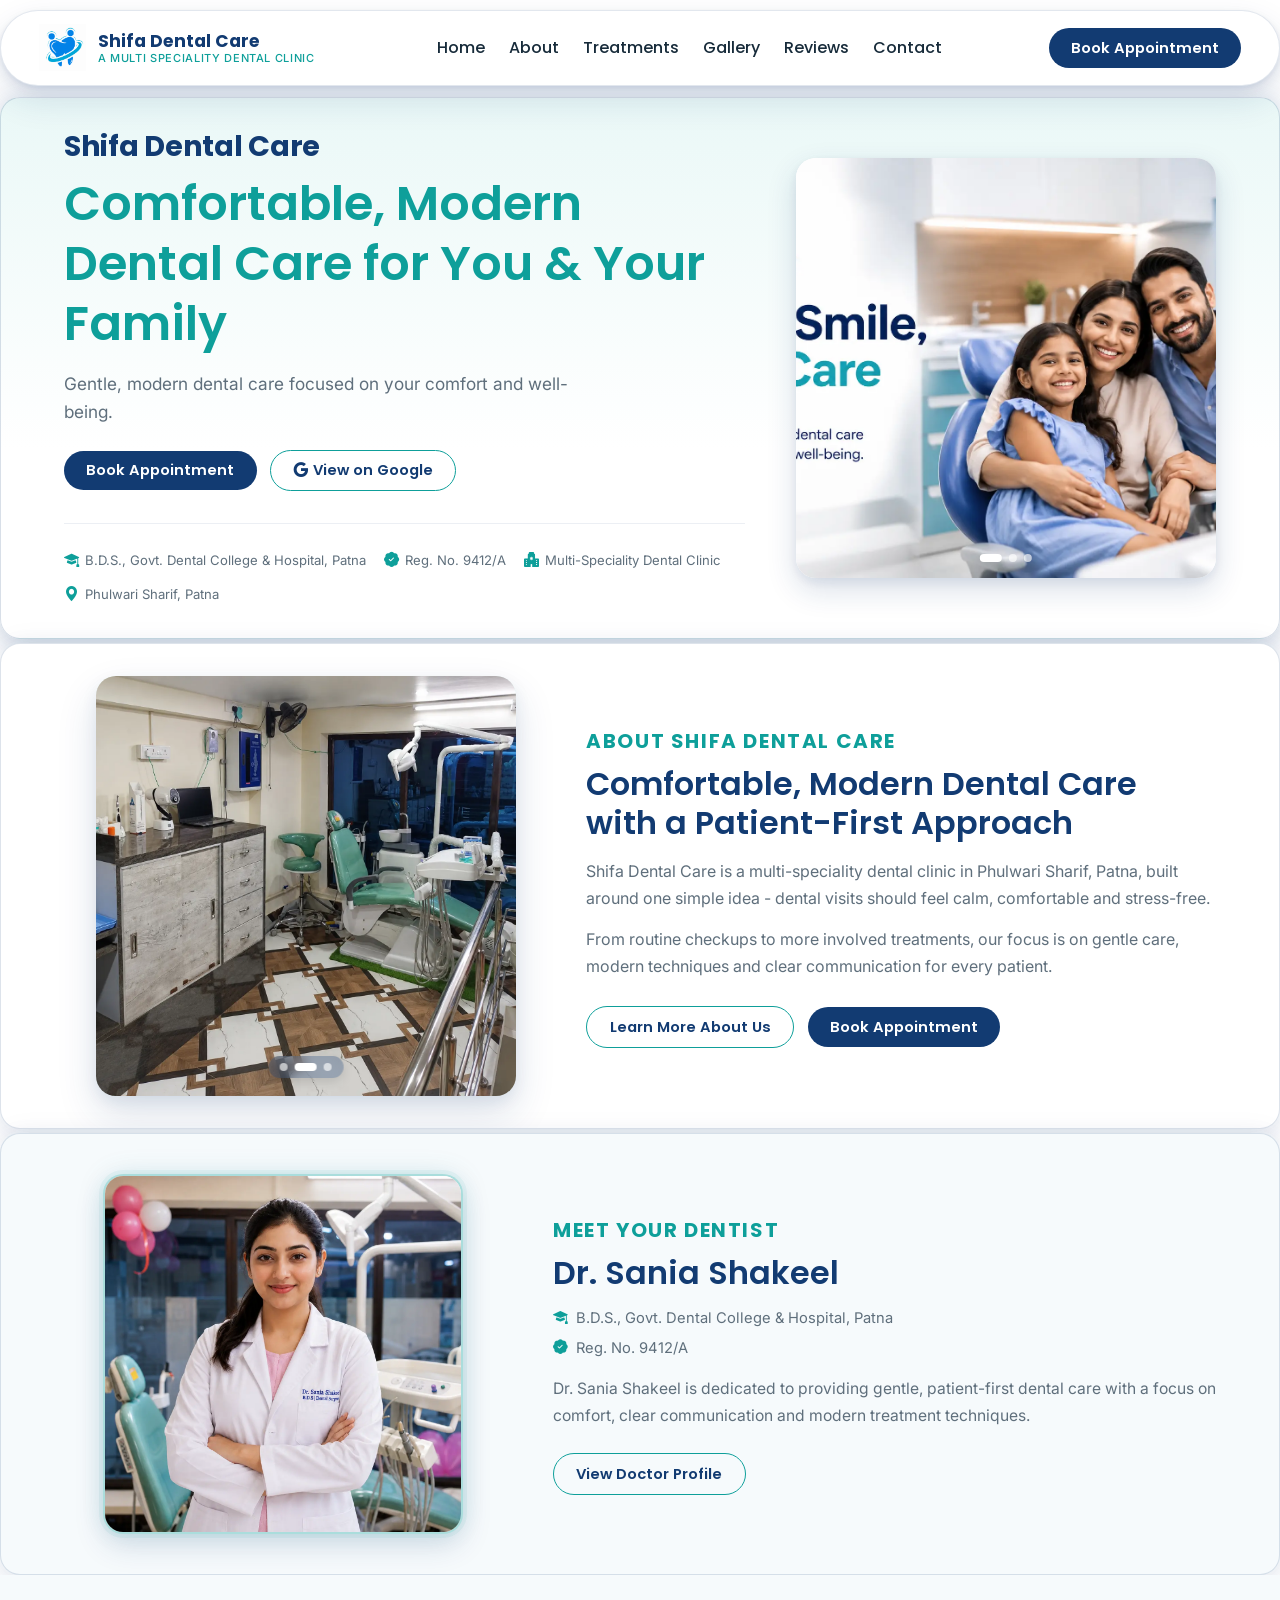
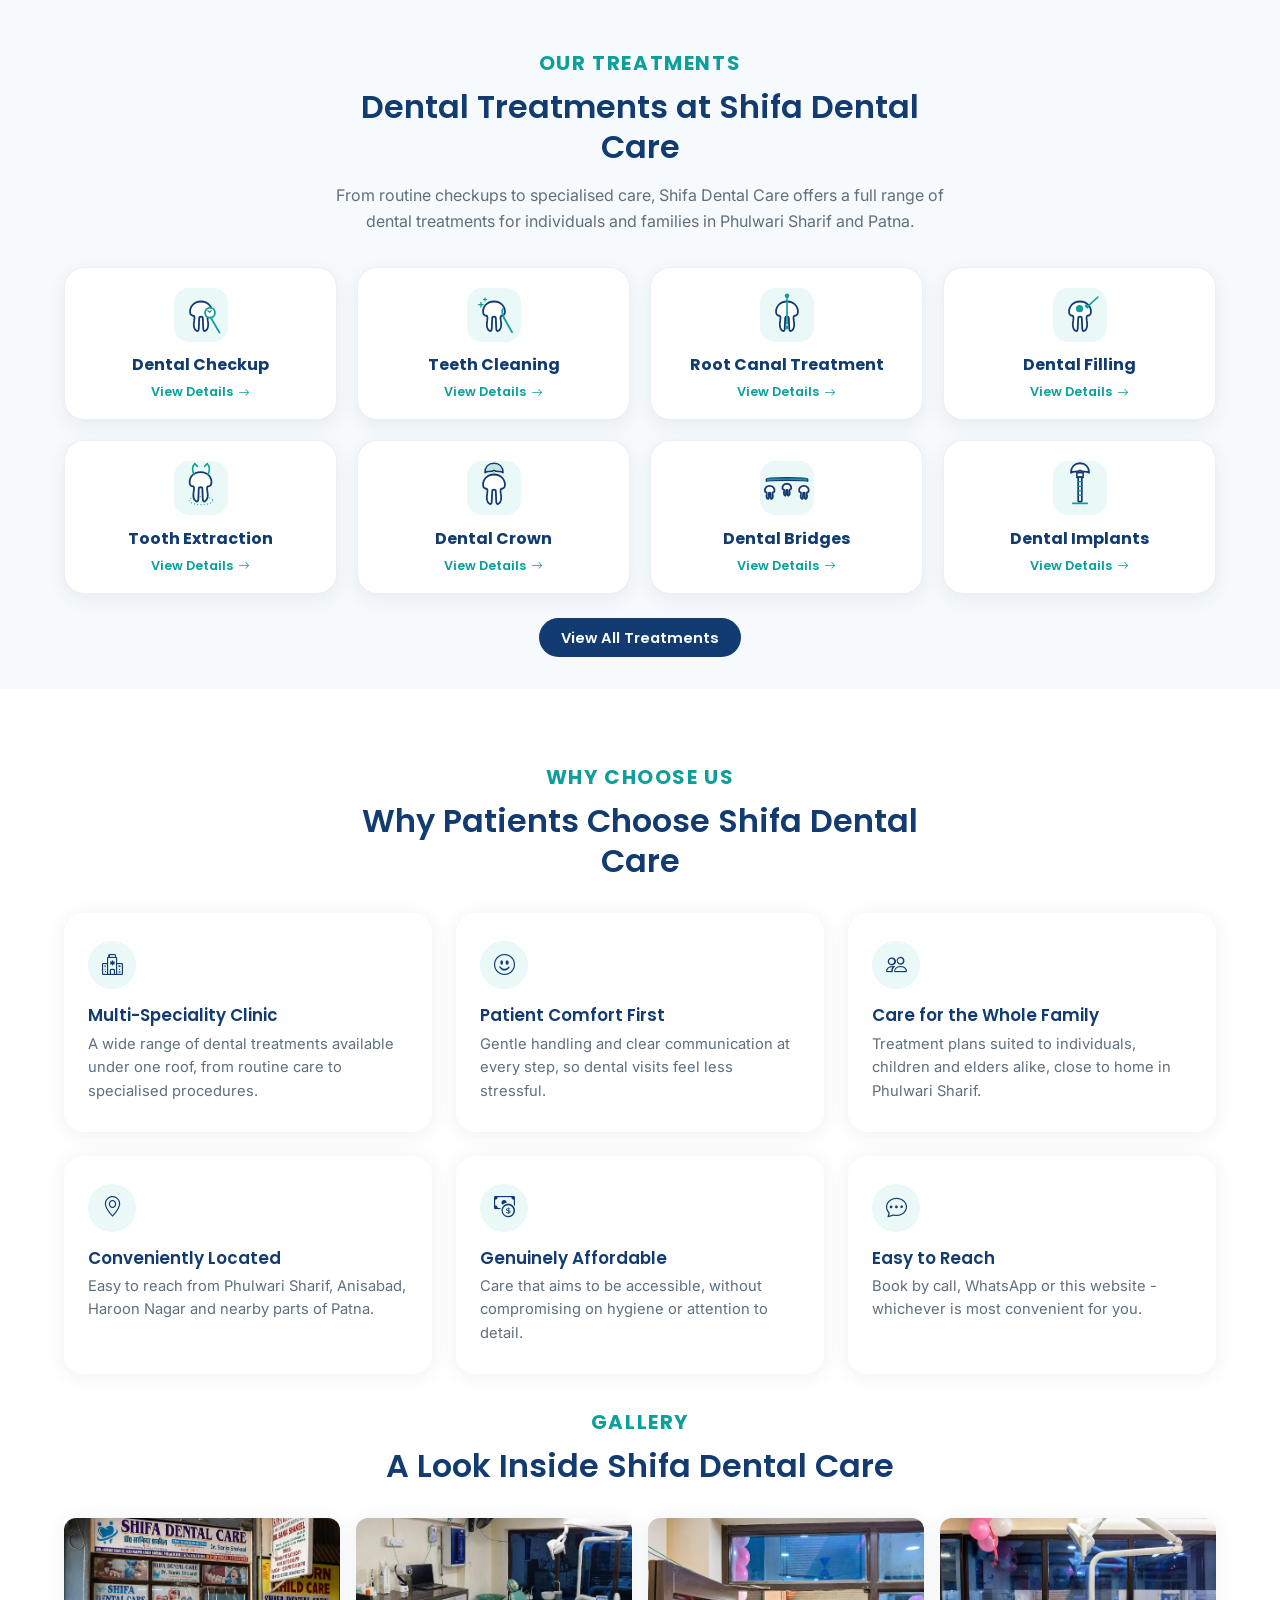
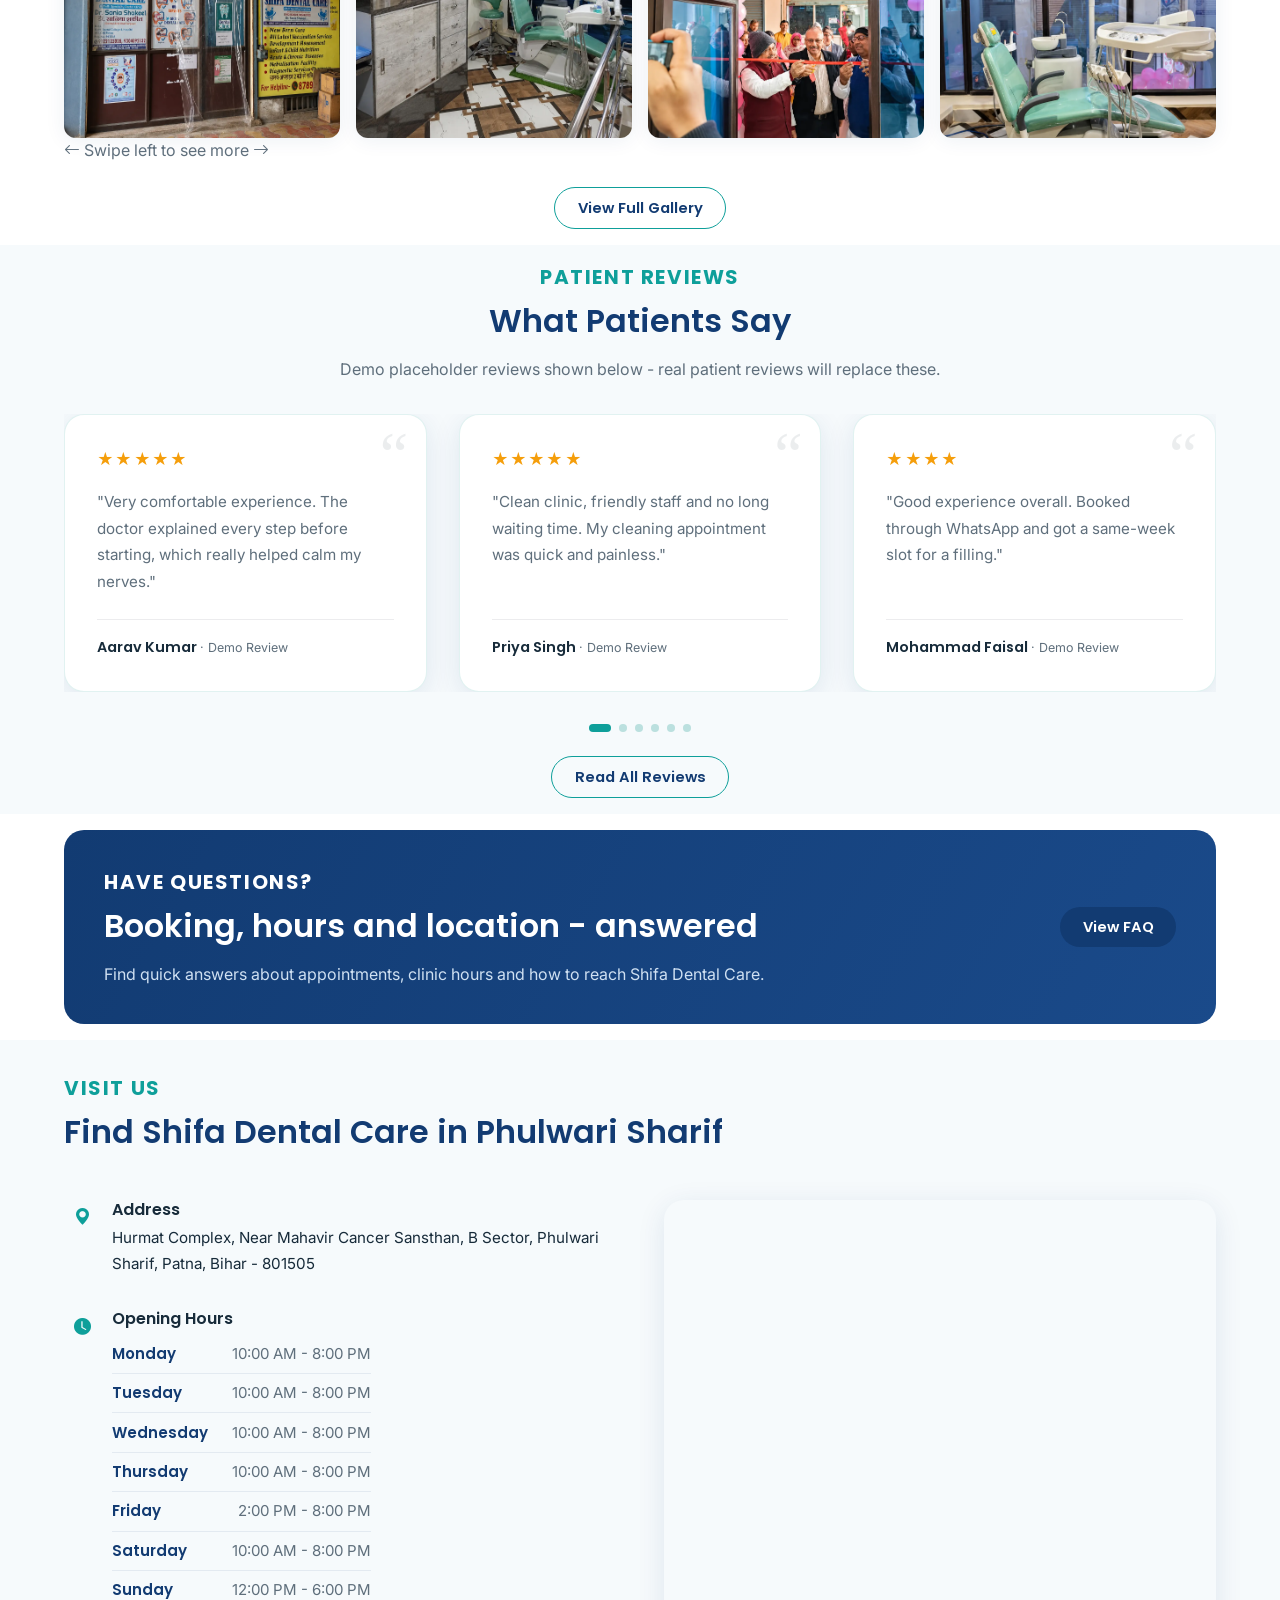
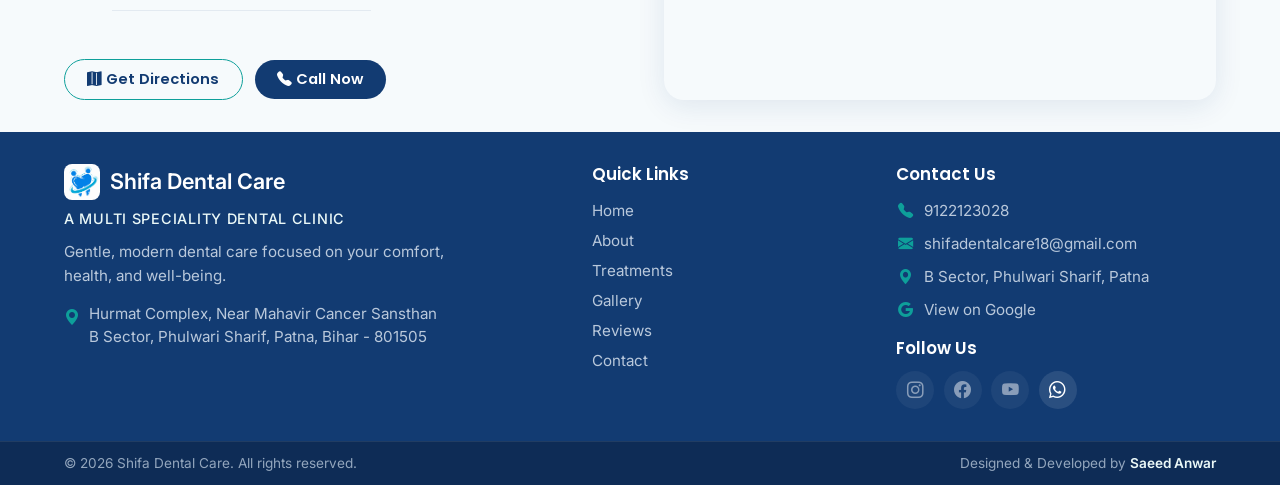
==== commit f1bcb292: "Update Open Graph URL in index.html" ====
--- a/index.html
+++ b/index.html
@@ -48,7 +48,7 @@
 
   <meta
     property="og:url"
-    content="https://github.com/Saeed8271/Shifa-Dental-Care/blob/main/images/logo/shifa-dental-care-logo.png"
+    content="https://saeed8271.github.io/shifa_dental_care/"
   >
 
   <meta
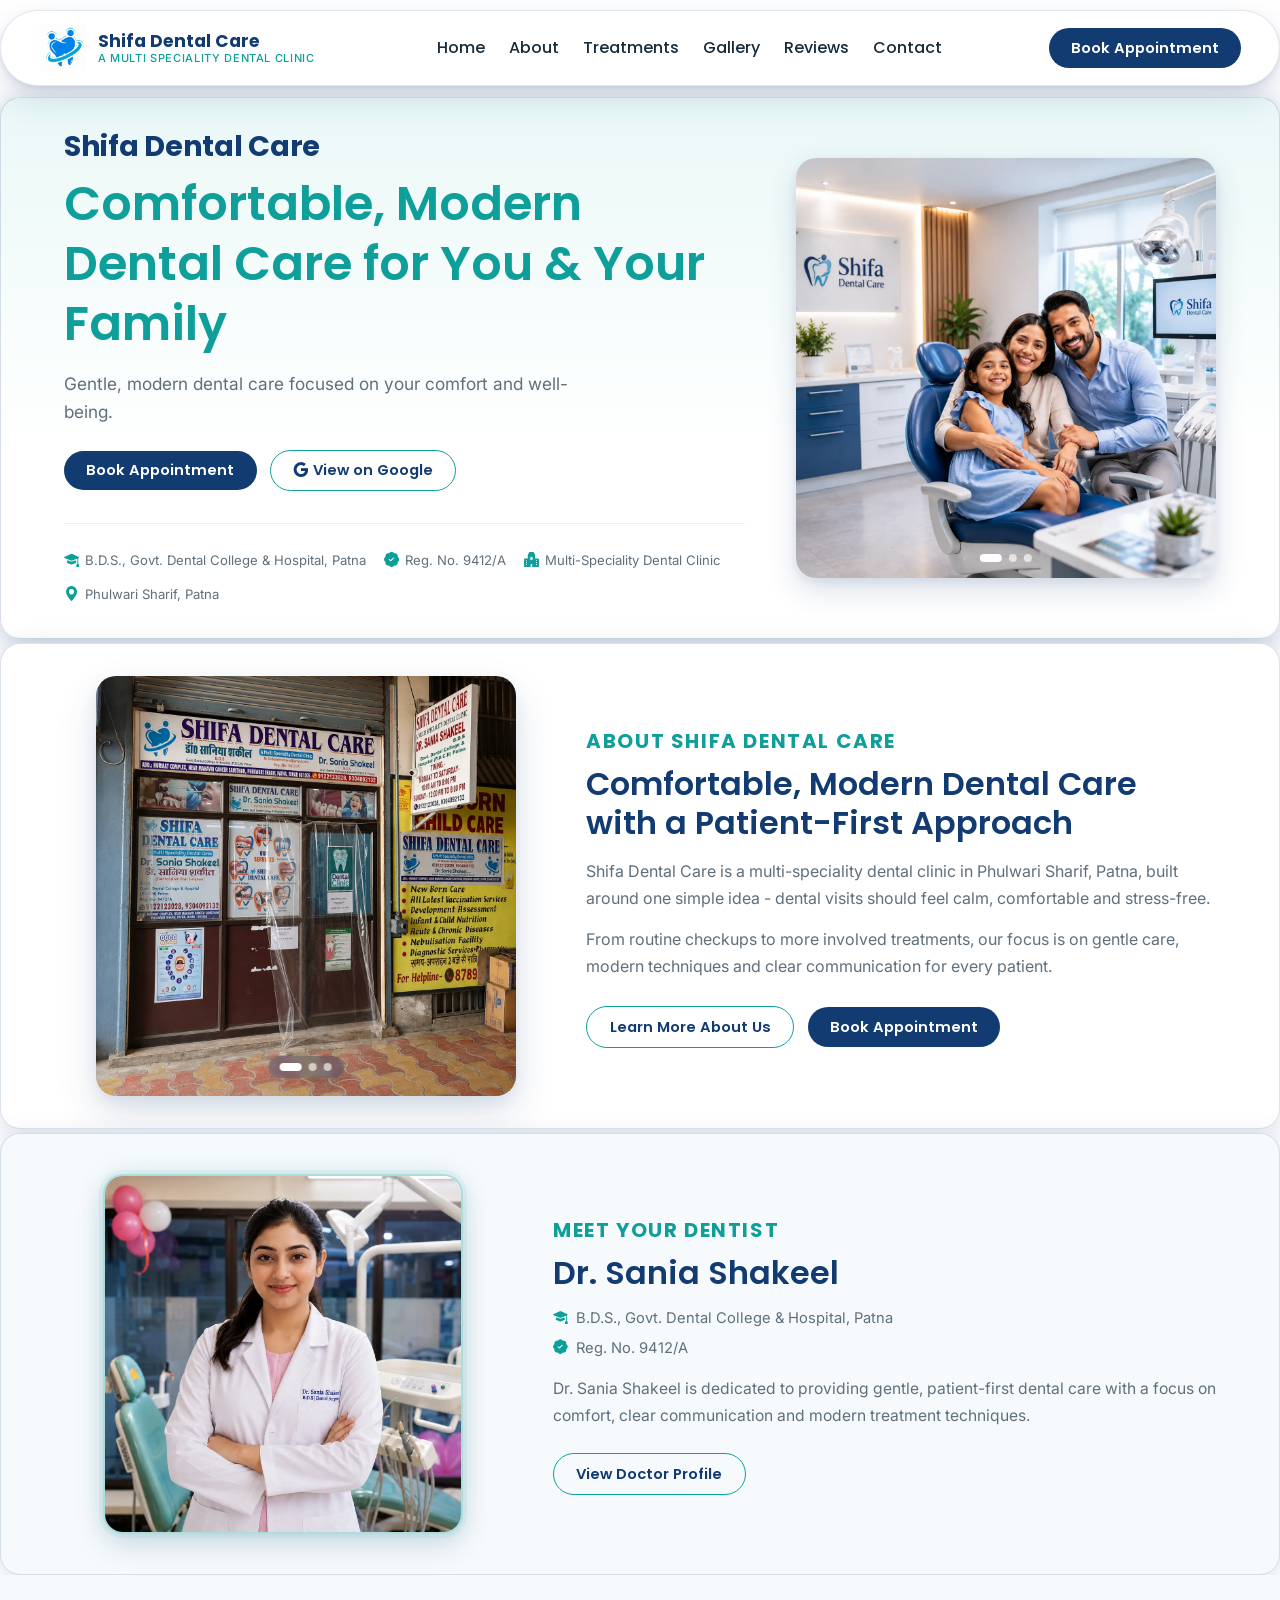
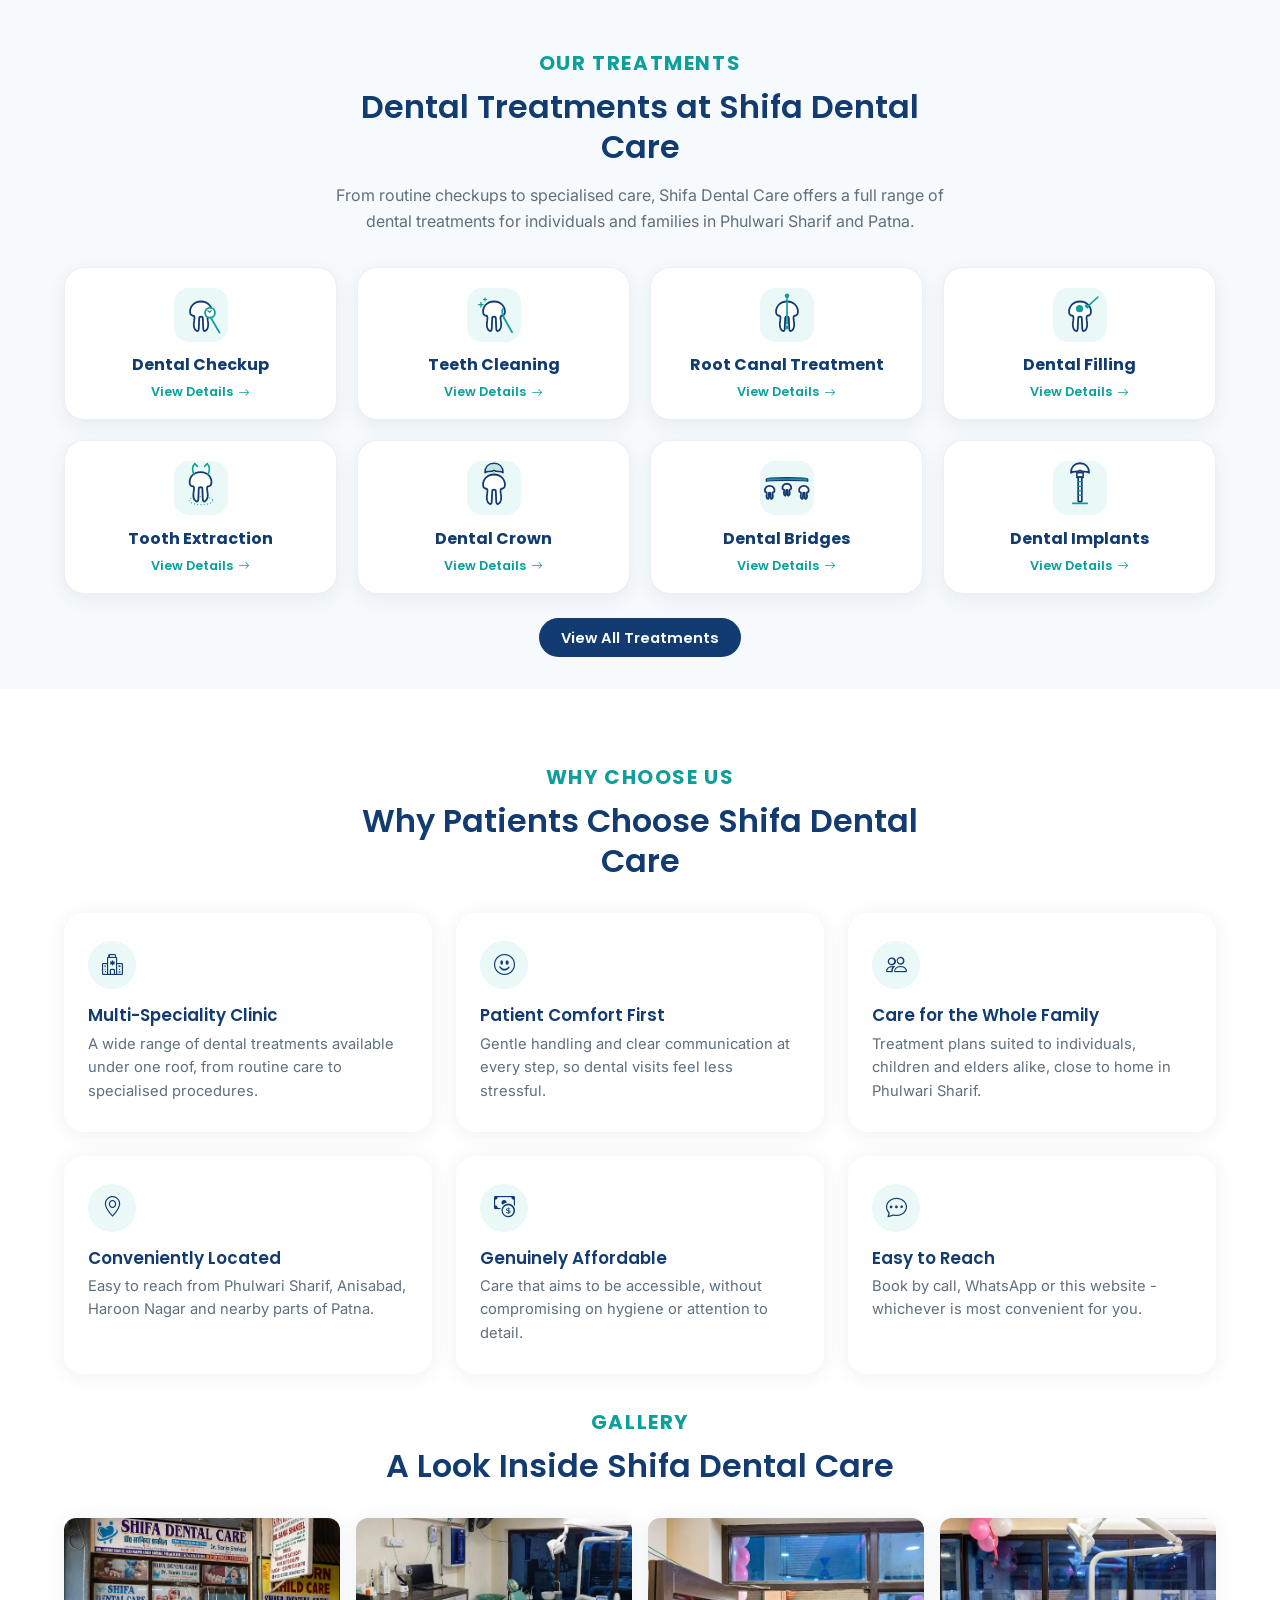
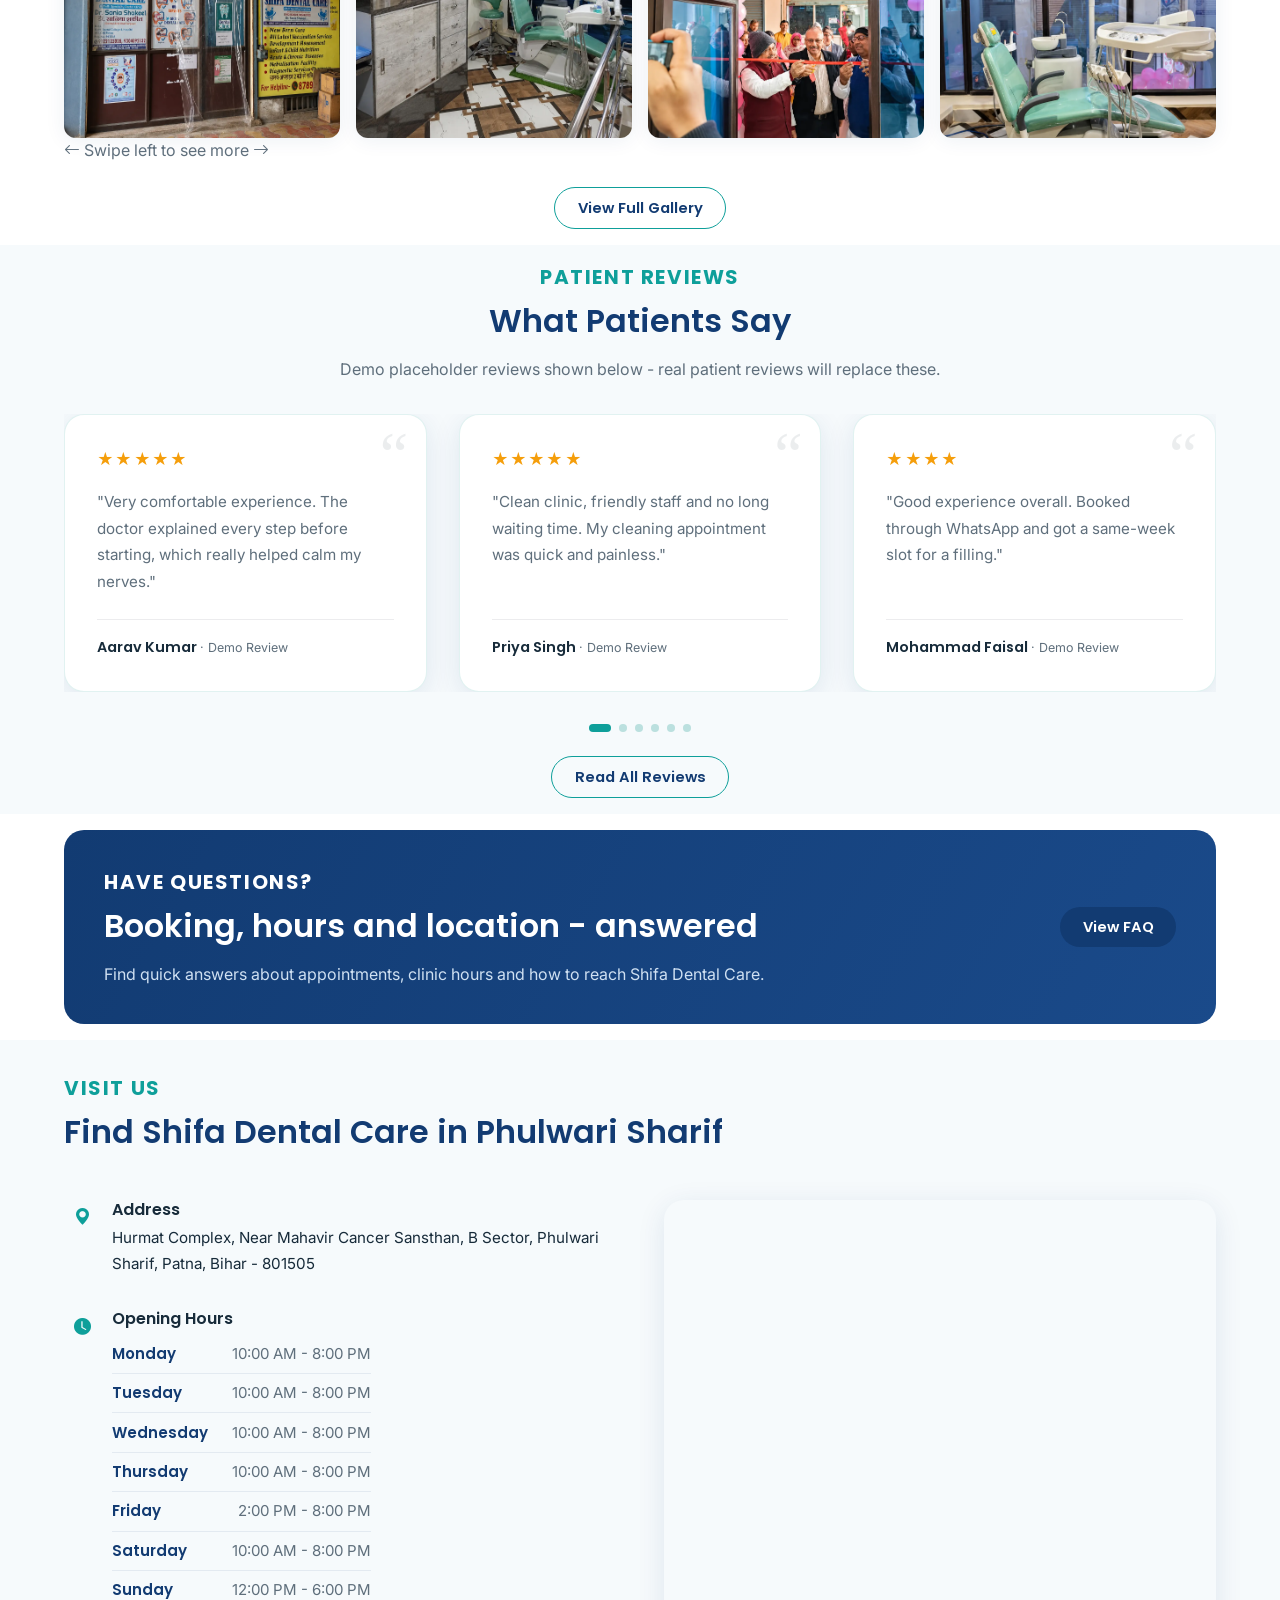
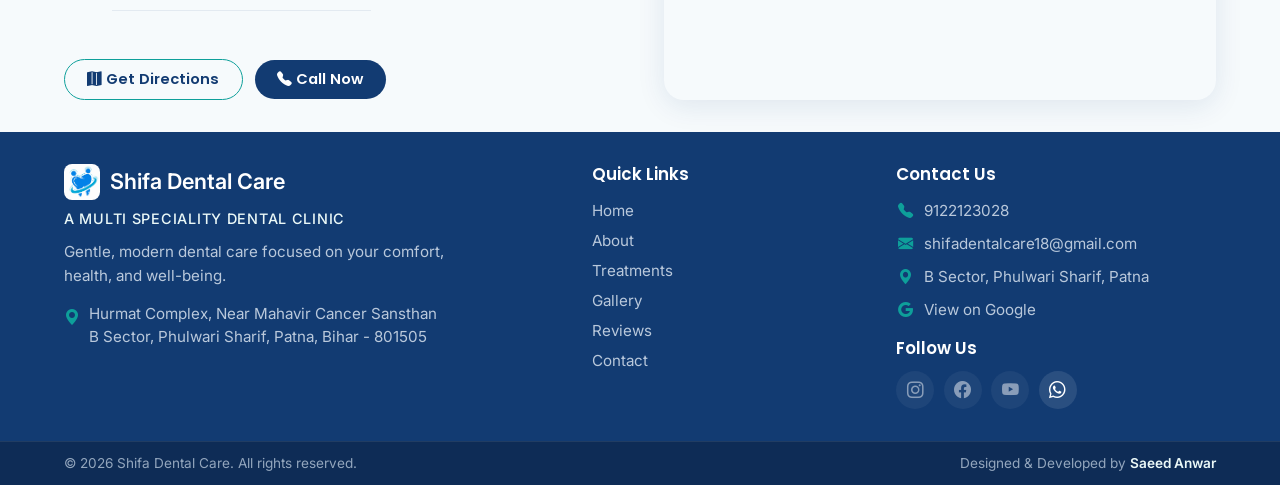
==== commit d8489831: "Update Open Graph image and alt text in index.html" ====
--- a/index.html
+++ b/index.html
@@ -53,12 +53,12 @@
 
   <meta
     property="og:image"
-    content="https://saeed8271.github.io/shifa_dental_care/images/logo/shifa-dental-care-logo.png"
+    content="https://github.com/Saeed8271/Shifa-Dental-Care/blob/main/images/logo/shifa-dental-care-logo.png"
   >
 
   <meta
     property="og:image:alt"
-    content="Family receiving comfortable dental care at Shifa Dental Care in Phulwari Sharif, Patna"
+    content="logo of Shifa Dental Care in Phulwari Sharif, Patna"
   >
 
   <meta
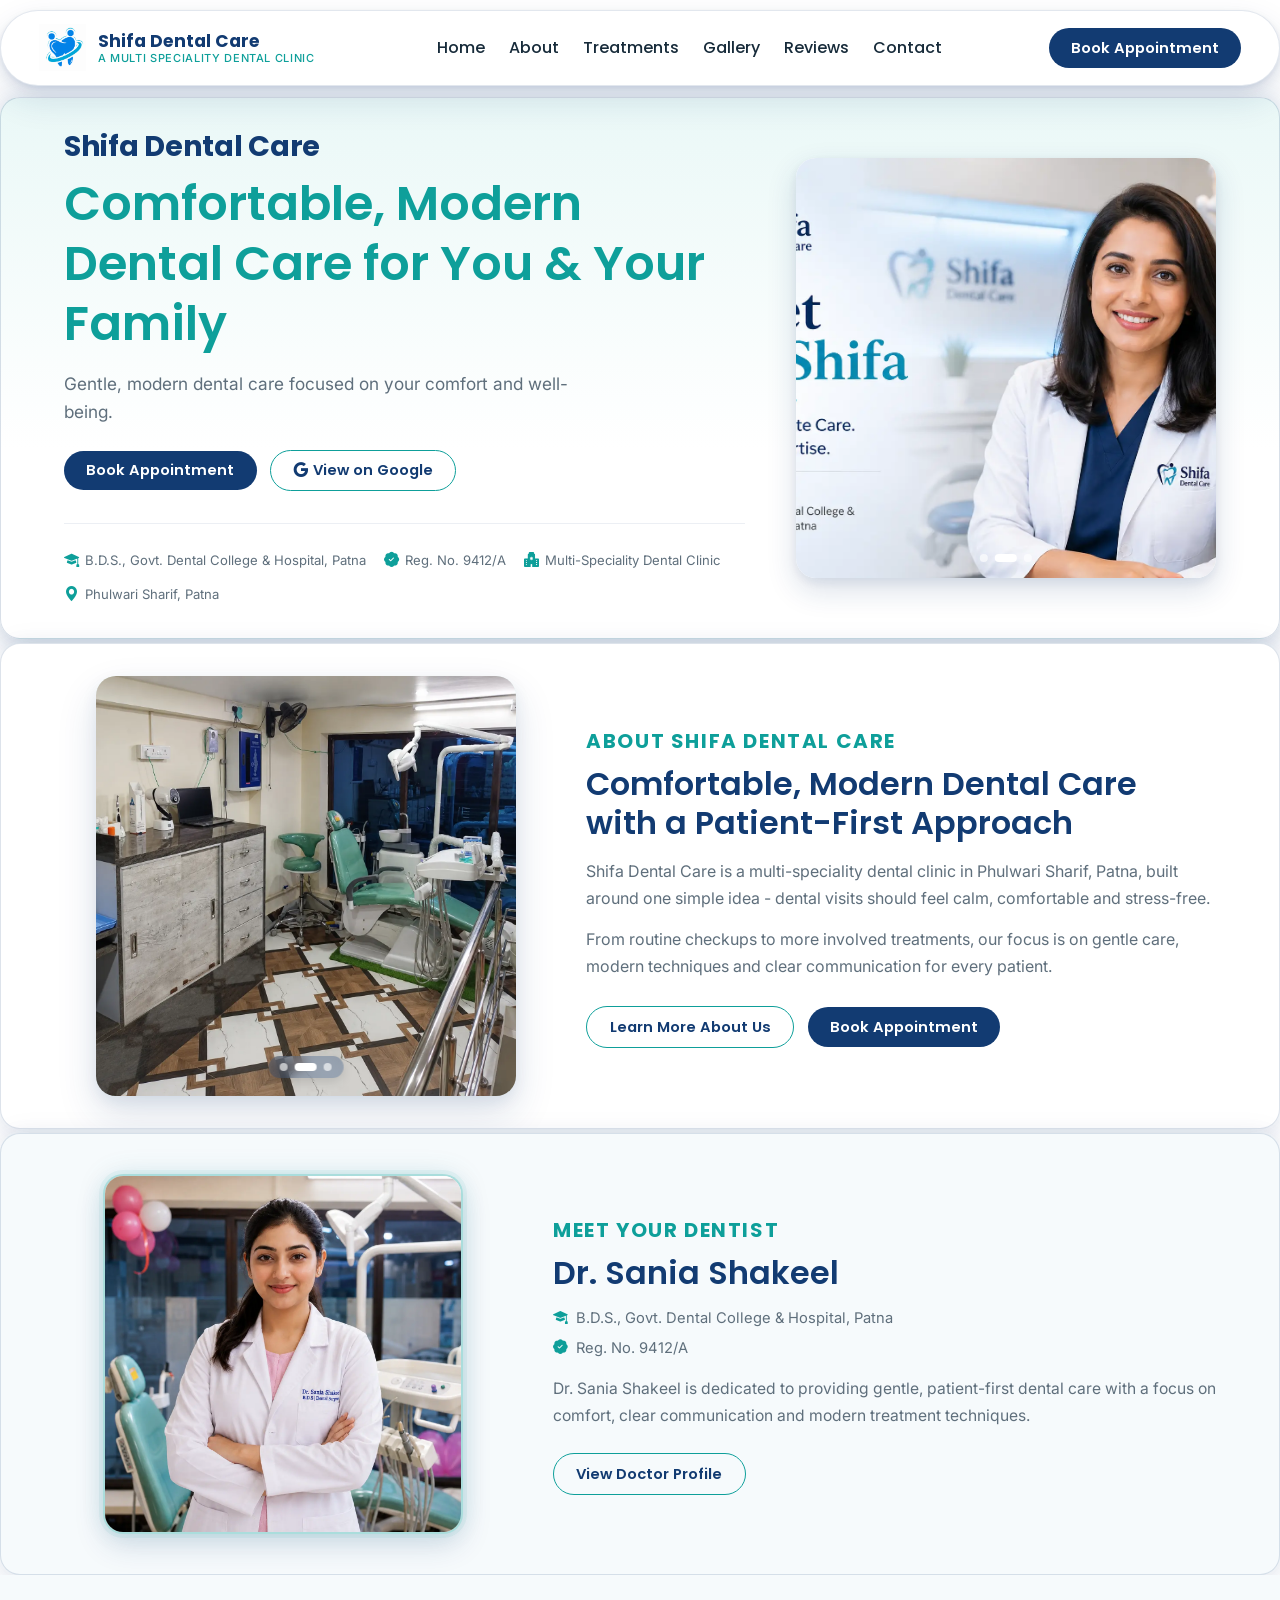
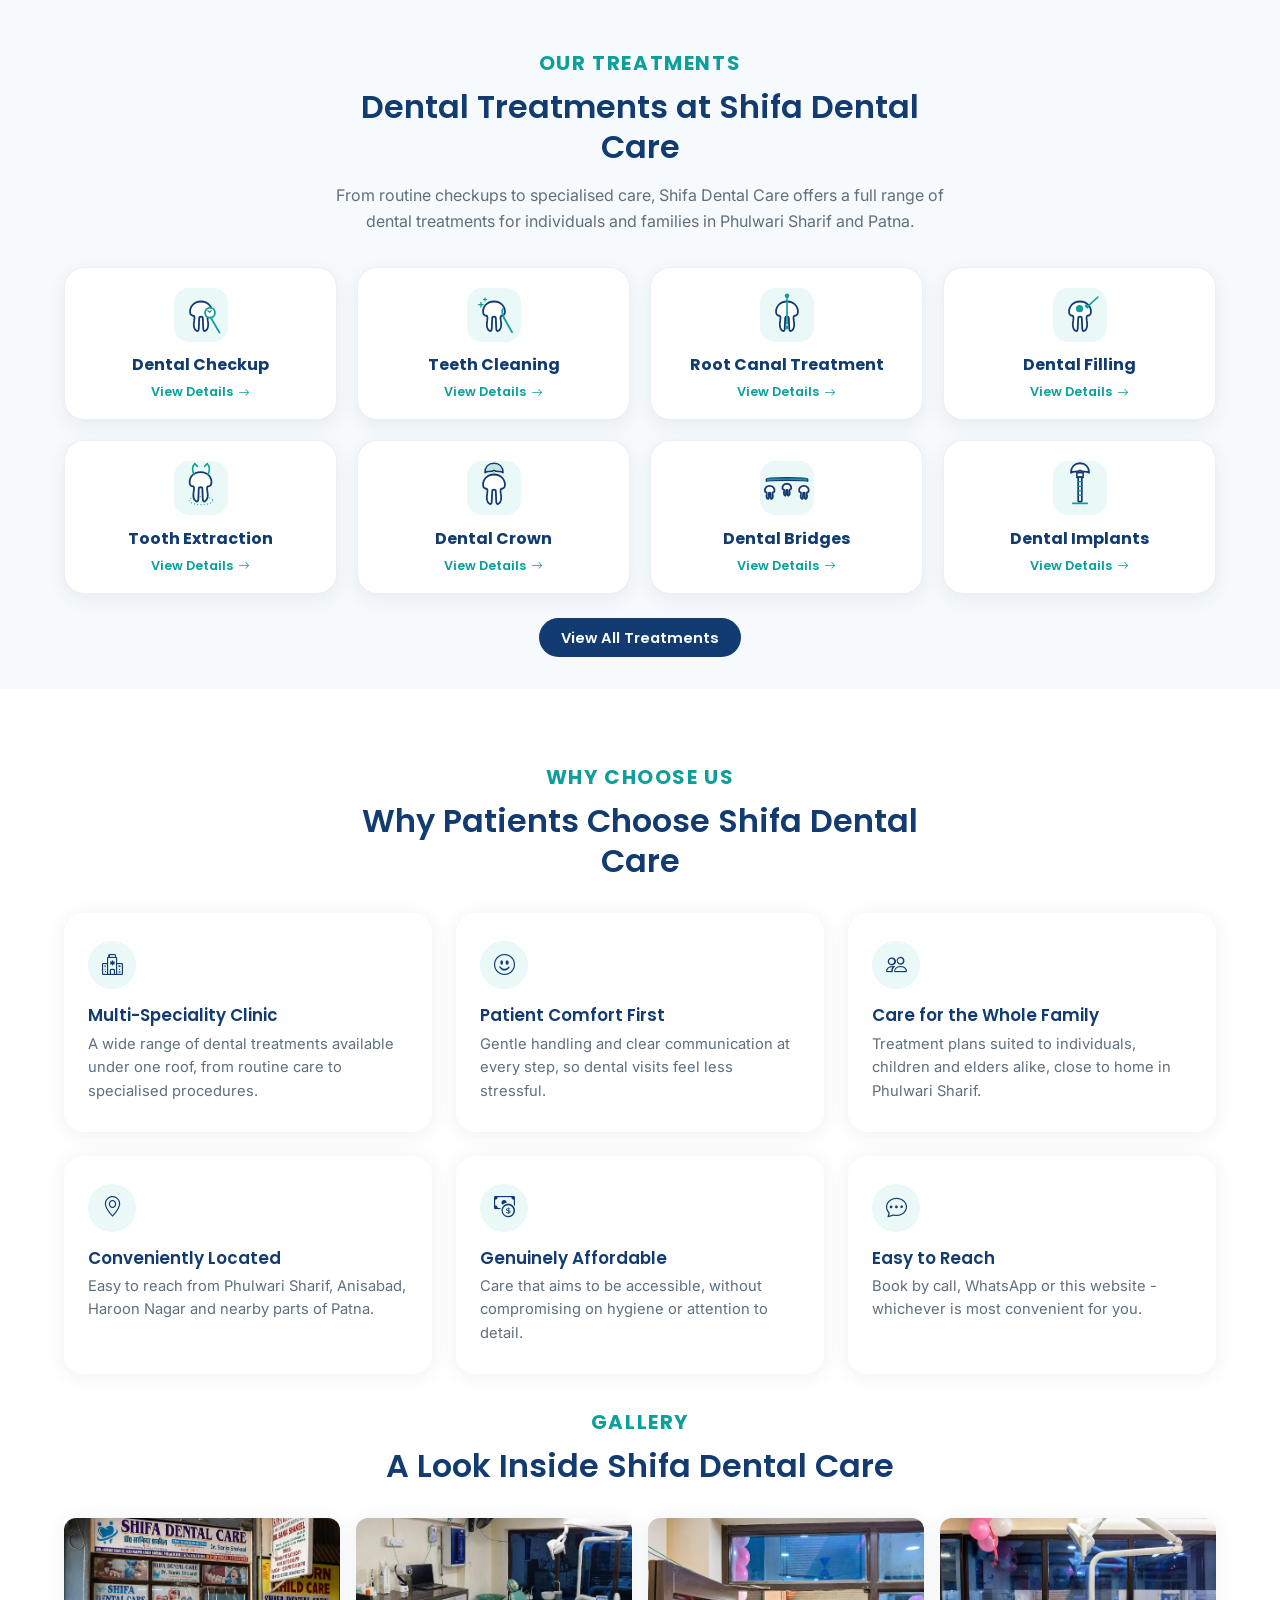
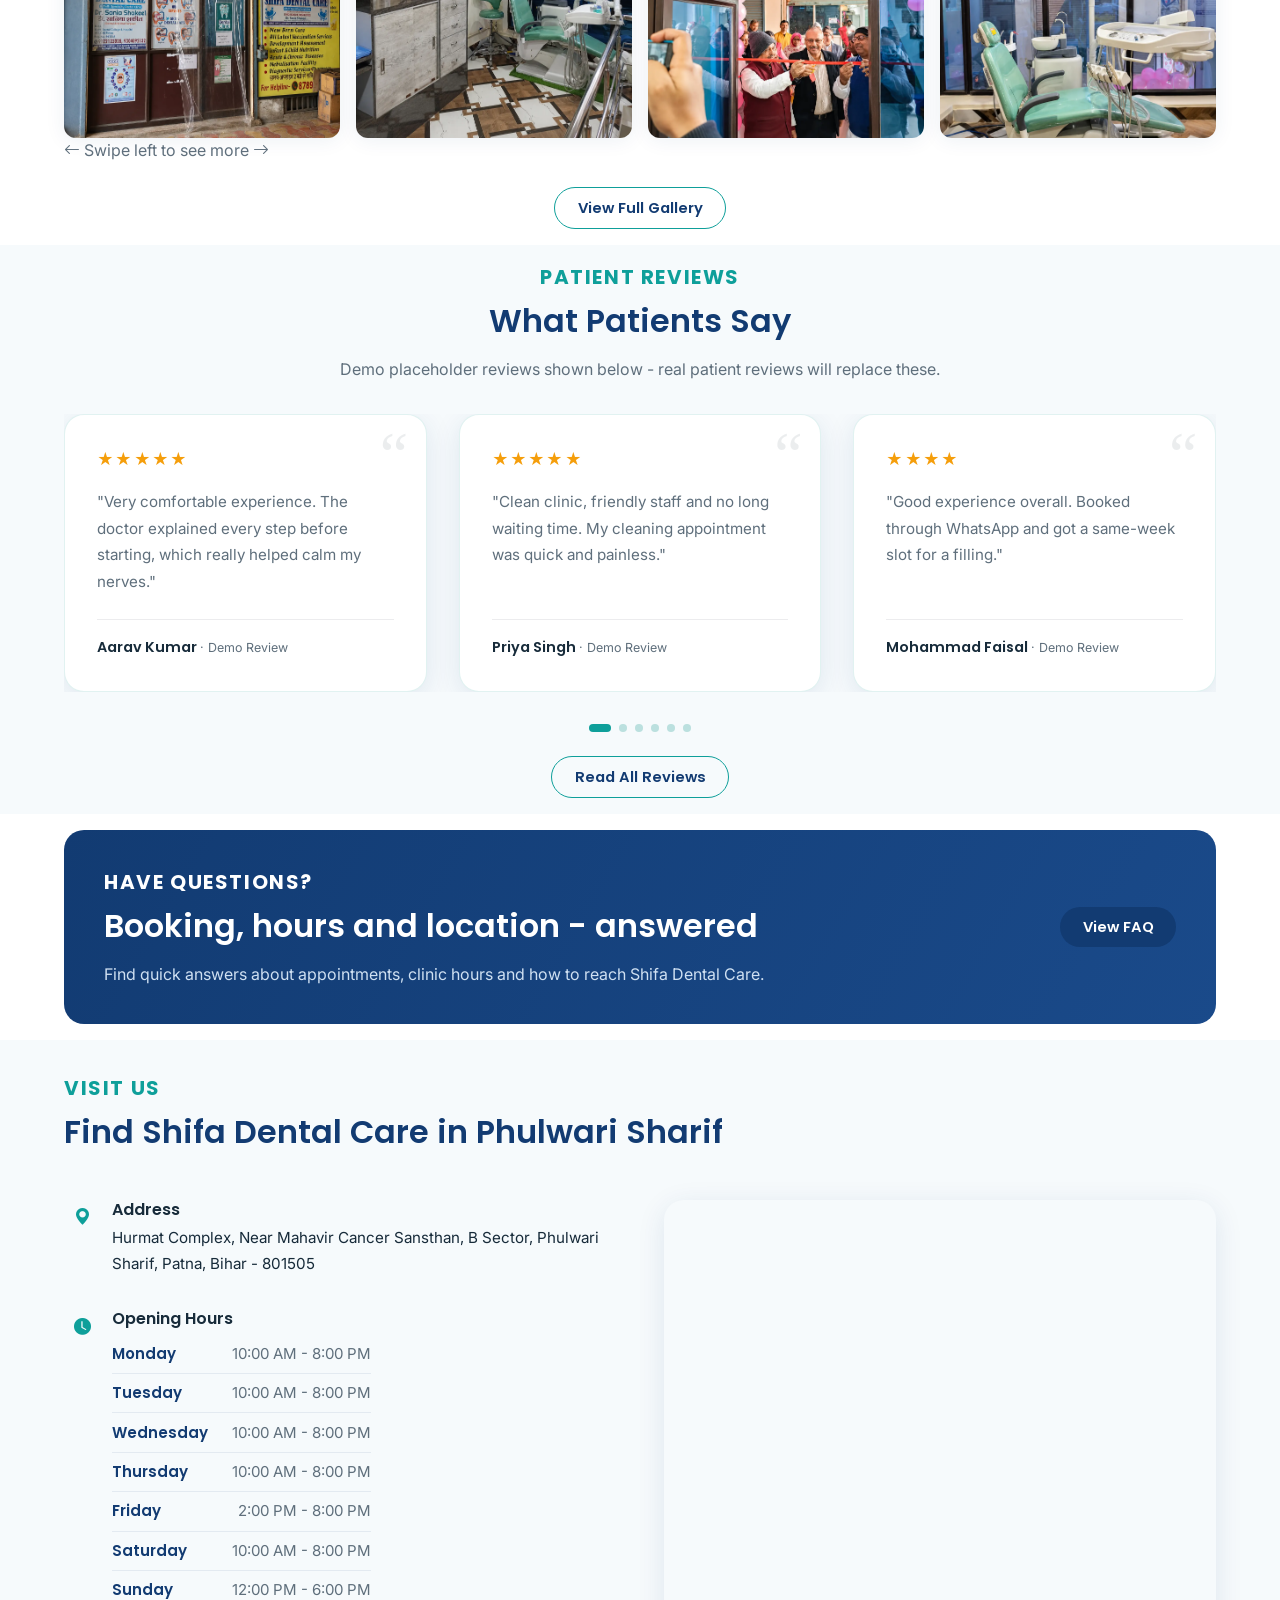
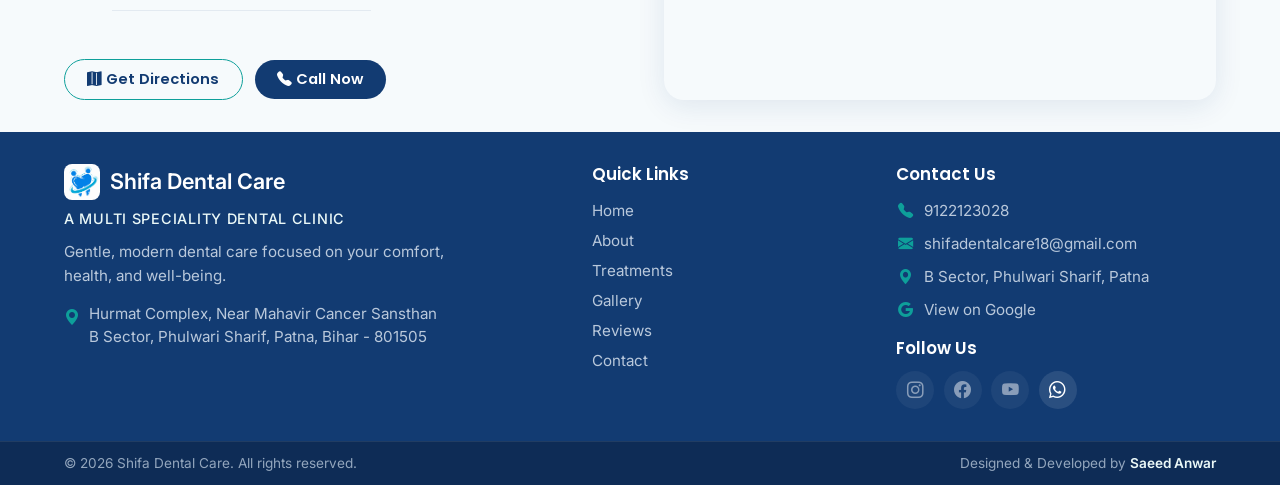
==== commit 98adaeca: "Update index.html" ====
--- a/index.html
+++ b/index.html
@@ -21,60 +21,60 @@
 
 
   <!-- =====================================================
-       OPEN GRAPH
-  ====================================================== -->
-
-  <meta property="og:type" content="website">
-
-  <meta
-    property="og:site_name"
-    content="Shifa Dental Care"
-  >
-
-  <meta
-    property="og:locale"
-    content="en_IN"
-  >
-
-  <meta
-    property="og:title"
-    content="Shifa Dental Care | Multi-Speciality Dental Clinic in Phulwari Sharif, Patna"
-  >
-
-  <meta
-    property="og:description"
-    content="Shifa Dental Care, led by Dr. Sania Shakeel, provides comfortable and modern multi-speciality dental care for children, adults and families in Phulwari Sharif, Patna."
-  >
-
-  <meta
-    property="og:url"
-    content="https://saeed8271.github.io/shifa_dental_care/"
-  >
-
-  <meta
-    property="og:image"
-    content="https://github.com/Saeed8271/Shifa-Dental-Care/blob/main/images/logo/shifa-dental-care-logo.png"
-  >
-
-  <meta
-    property="og:image:alt"
-    content="logo of Shifa Dental Care in Phulwari Sharif, Patna"
-  >
-
-  <meta
-    property="og:image:type"
-    content="image/png"
-  >
-
-  <meta
-    property="og:image:width"
-    content="1254"
-  >
-
-  <meta
-    property="og:image:height"
-    content="1254"
-  >
+     OPEN GRAPH
+====================================================== -->
+
+<meta property="og:type" content="website">
+
+<meta
+  property="og:site_name"
+  content="Shifa Dental Care"
+>
+
+<meta
+  property="og:locale"
+  content="en_IN"
+>
+
+<meta
+  property="og:title"
+  content="Shifa Dental Care | Multi-Speciality Dental Clinic in Phulwari Sharif, Patna"
+>
+
+<meta
+  property="og:description"
+  content="Shifa Dental Care, led by Dr. Sania Shakeel, provides comfortable and modern multi-speciality dental care for children, adults and families in Phulwari Sharif, Patna."
+>
+
+<meta
+  property="og:url"
+  content="https://saeed8271.github.io/shifa_dental_care/"
+>
+
+<meta
+  property="og:image"
+  content="https://raw.githubusercontent.com/Saeed8271/Shifa-Dental-Care/main/images/logo/shifa-dental-care-logo.png"
+>
+
+<meta
+  property="og:image:alt"
+  content="Shifa Dental Care logo"
+>
+
+<meta
+  property="og:image:type"
+  content="image/png"
+>
+
+<meta
+  property="og:image:width"
+  content="1254"
+>
+
+<meta
+  property="og:image:height"
+  content="1254"
+>
 
 
   <!-- =====================================================
